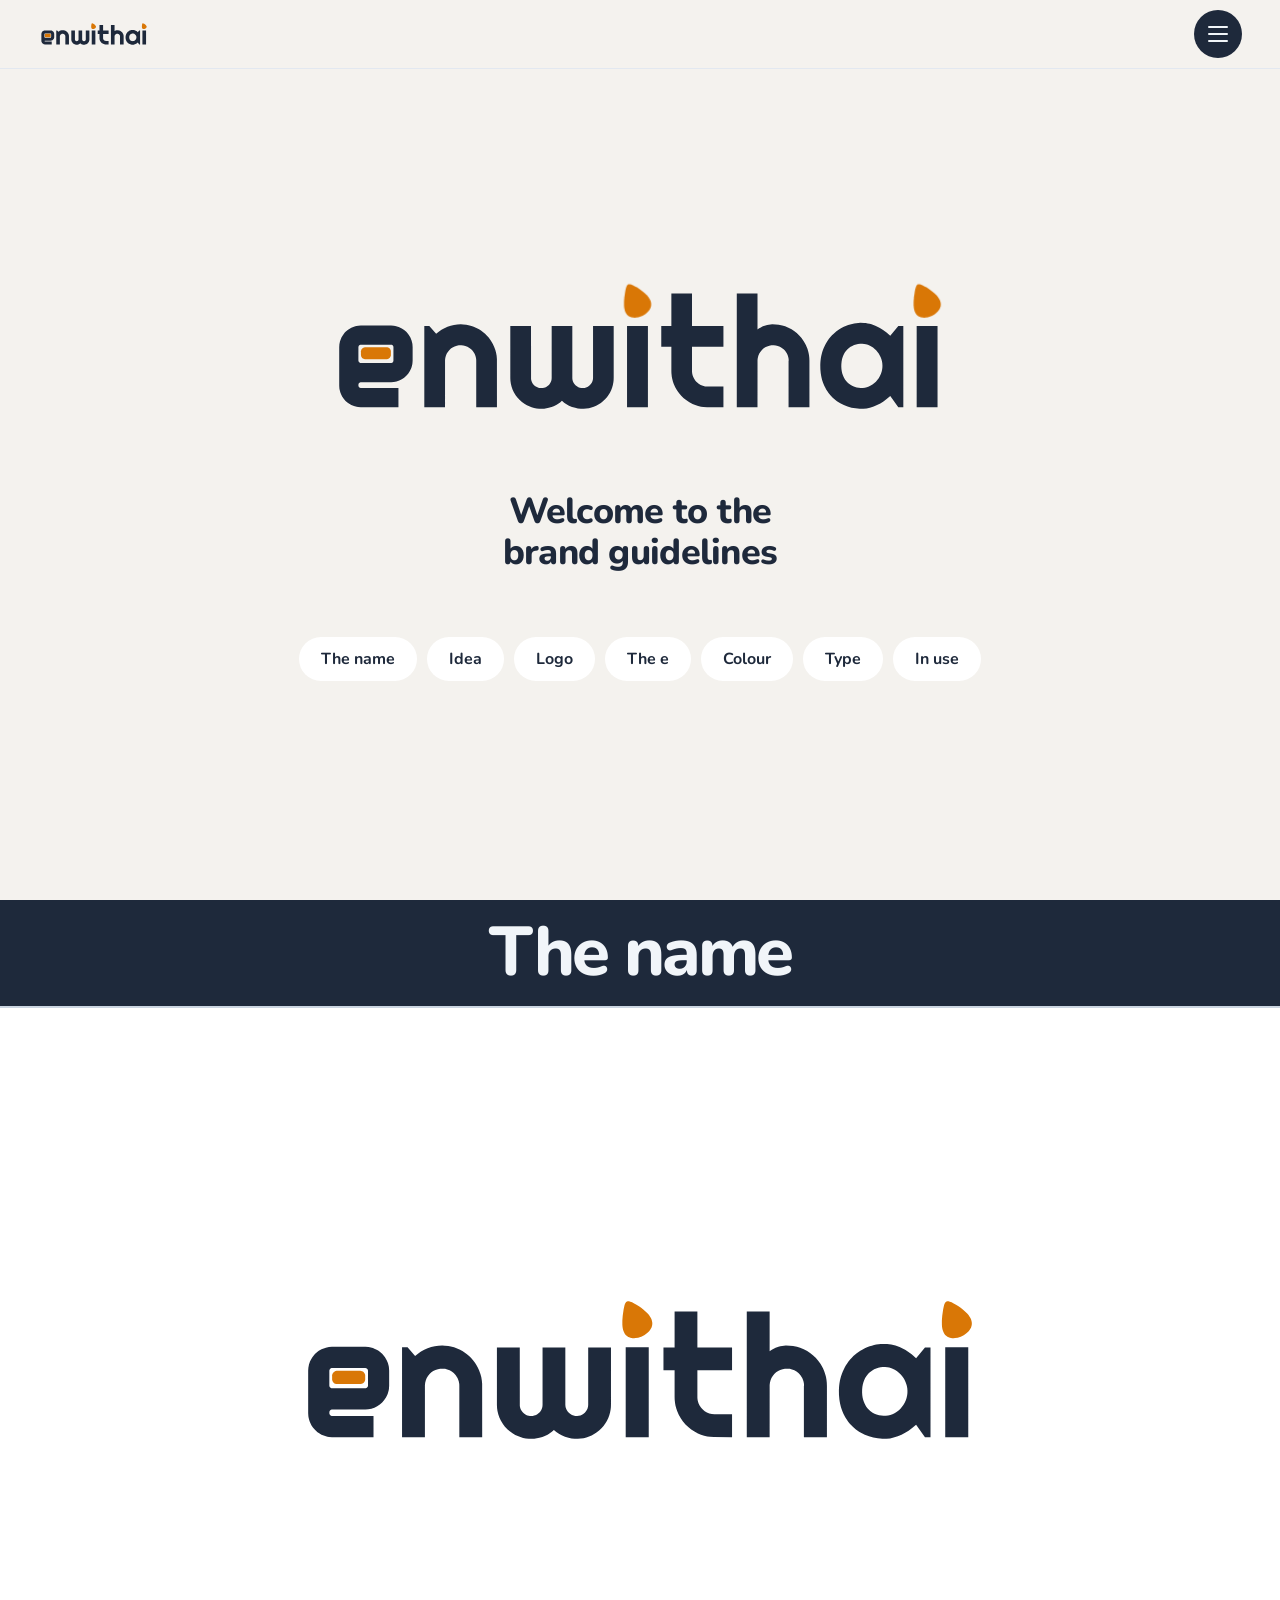
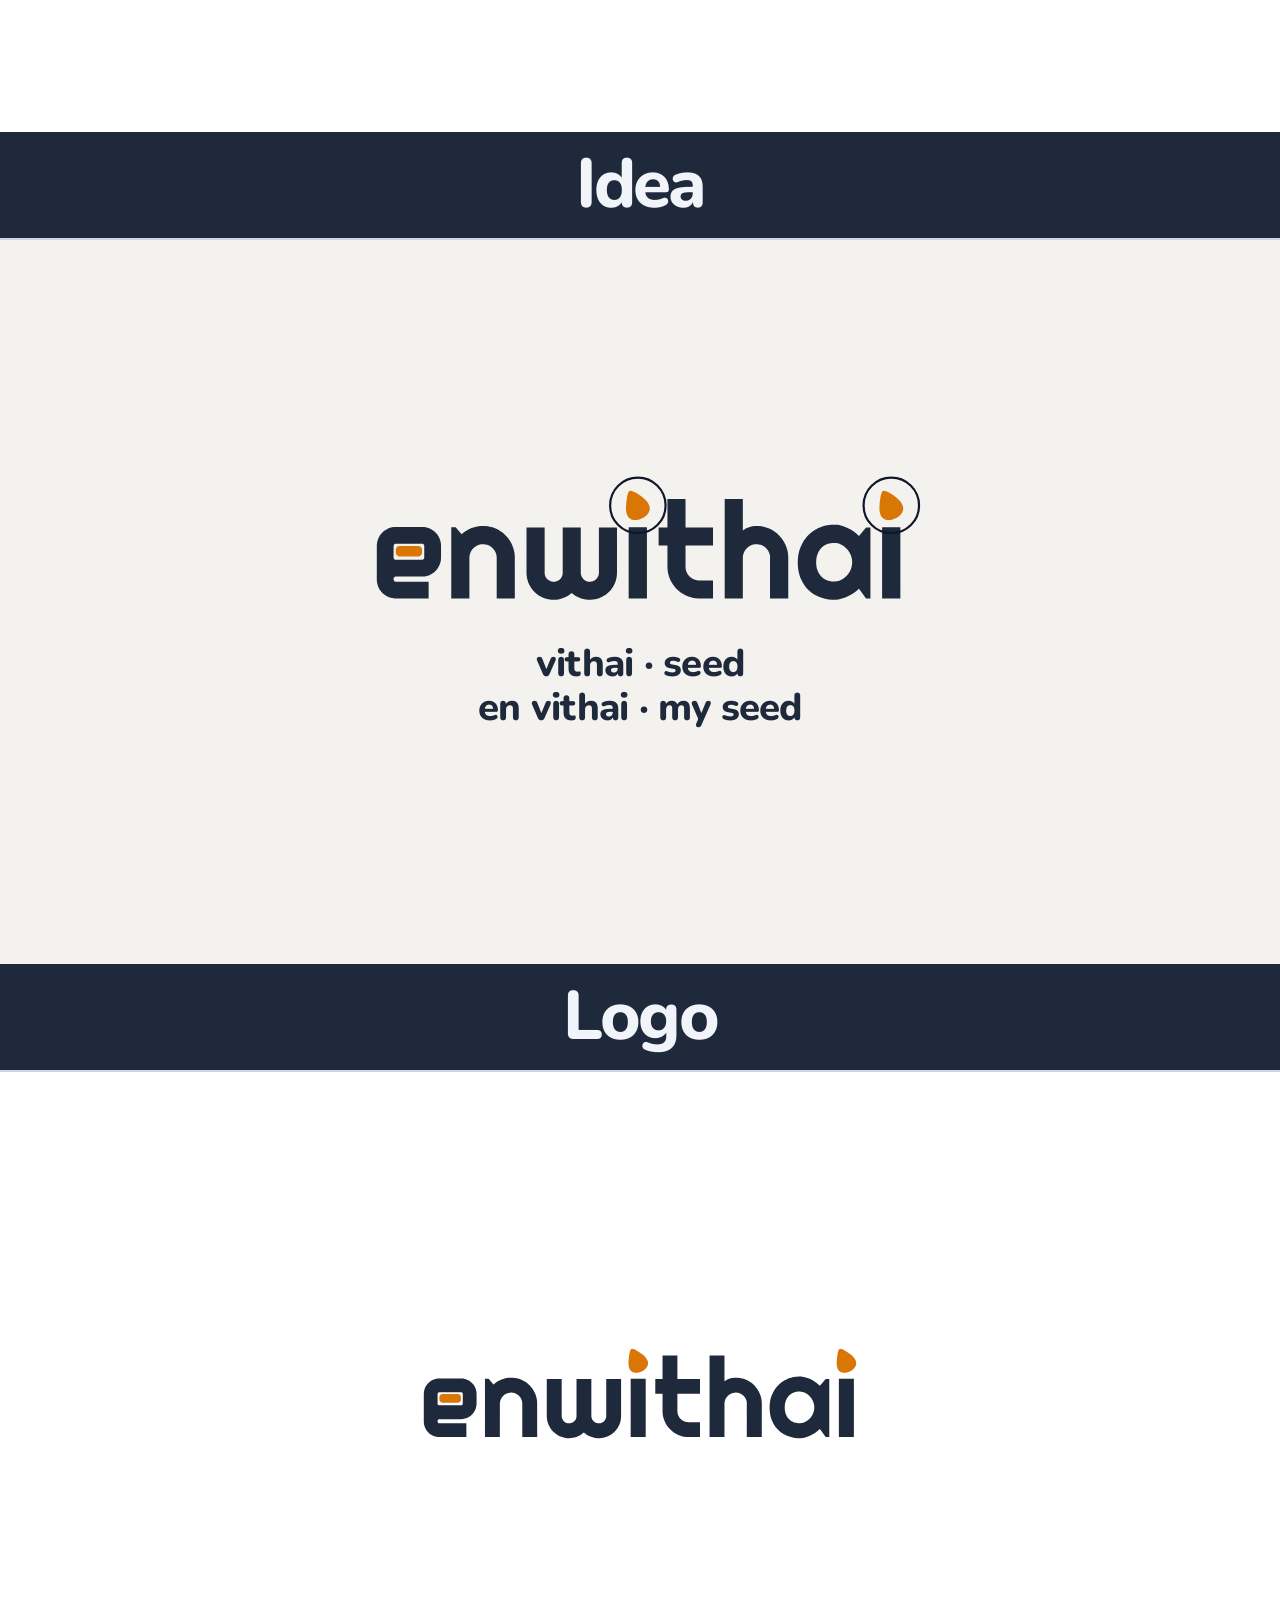
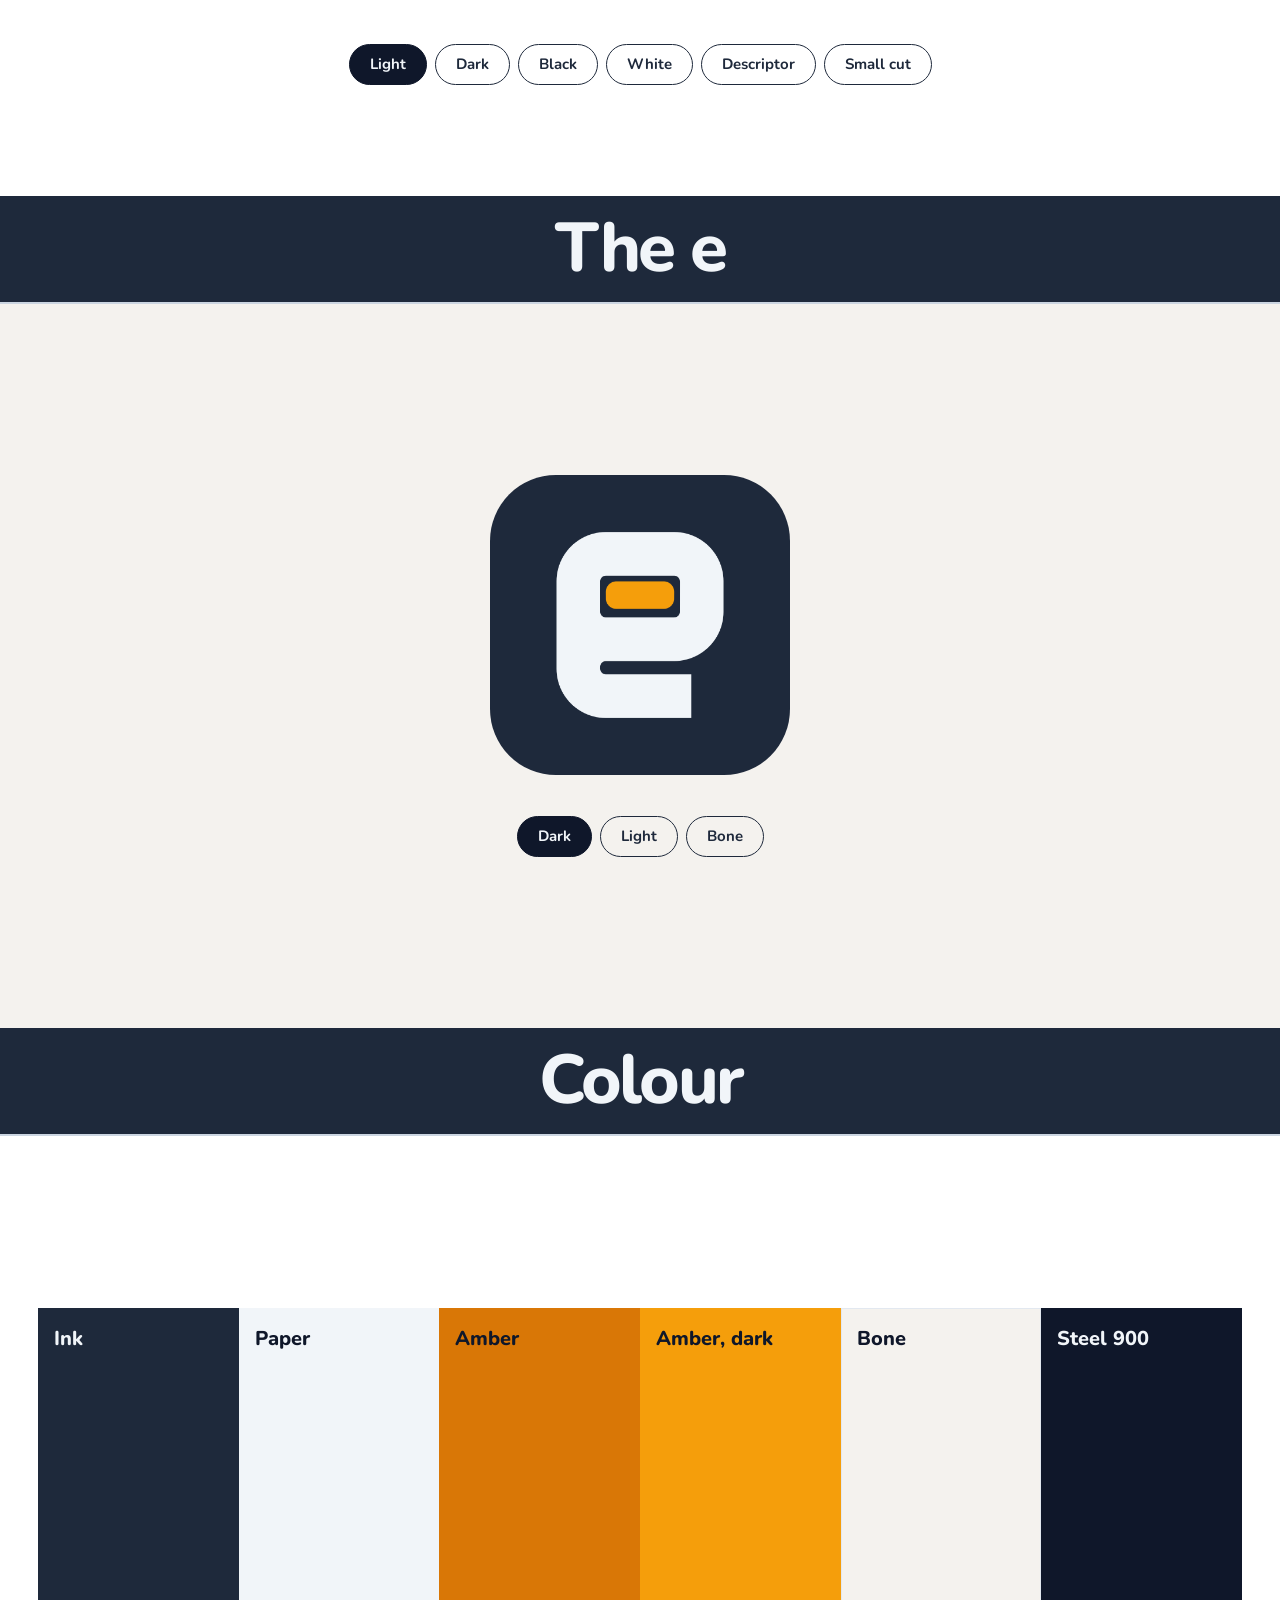
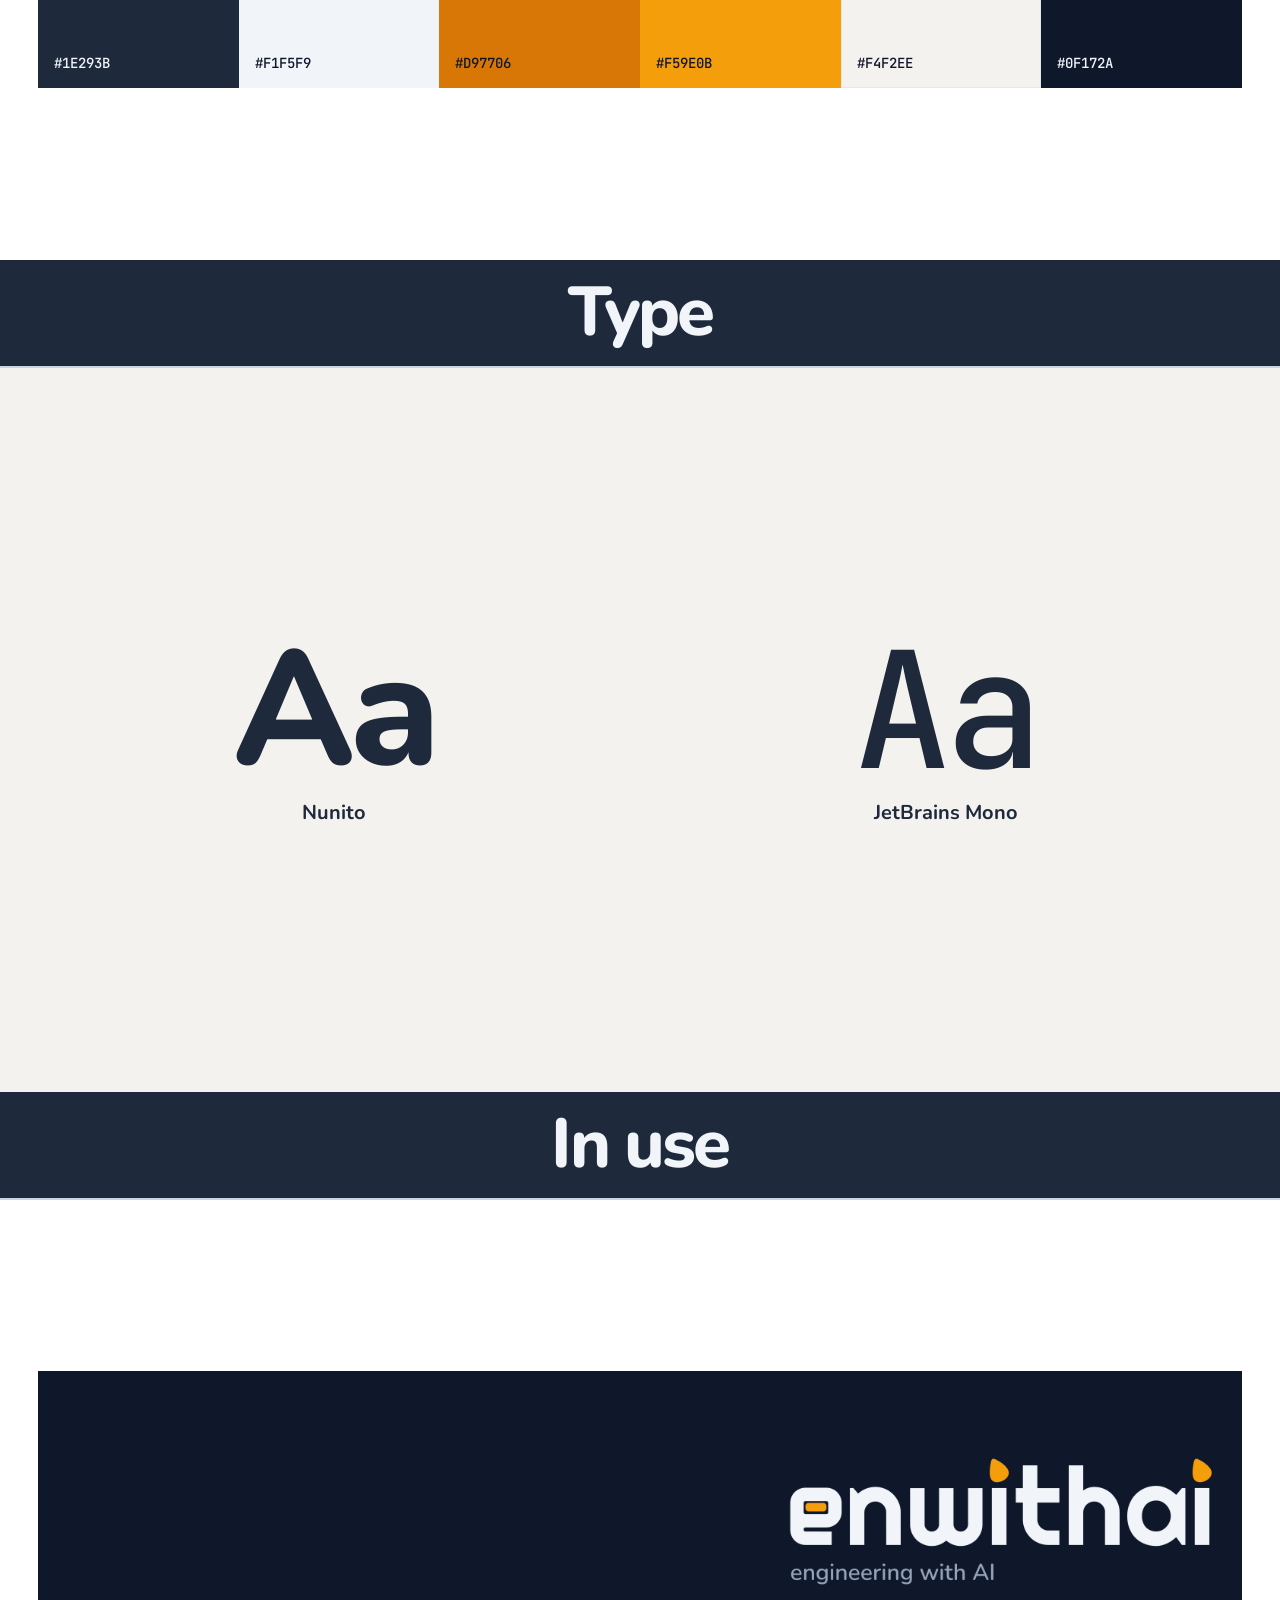
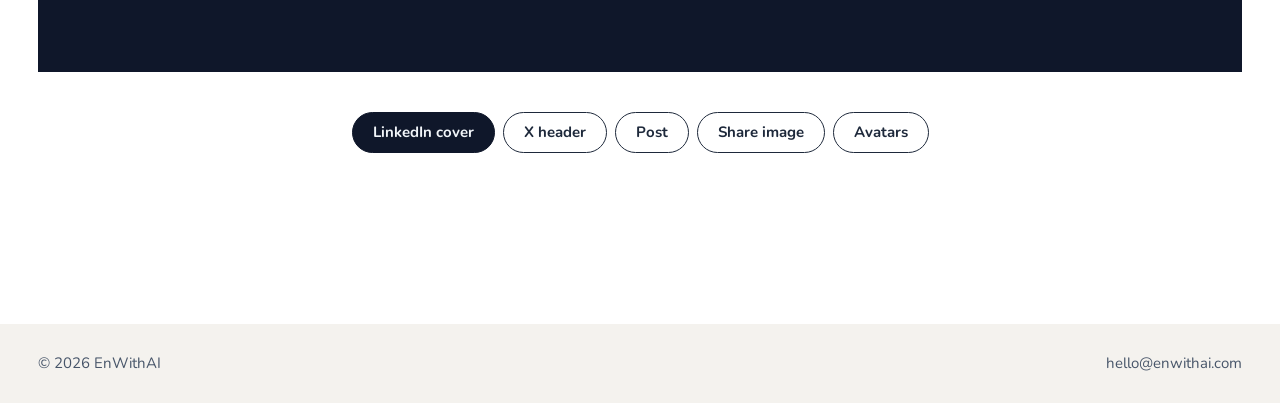
==== index.html @ 5f8ceb7b "Seeds: stay hidden until they have left the logo, slower drift, even spread on phones Co-Authored-By" ====
<!doctype html>
<html lang="en">
<head>
<meta charset="utf-8">
<meta name="viewport" content="width=device-width, initial-scale=1">
<meta http-equiv="Cache-Control" content="no-cache, must-revalidate">
<title>EnWithAI brand guidelines</title>
<meta name="description" content="The EnWithAI logo, colour and type.">
<link rel="canonical" href="https://brand.enwithai.com/">
<meta property="og:title" content="EnWithAI brand guidelines">
<meta property="og:description" content="The EnWithAI logo, colour and type.">
<meta property="og:type" content="website">
<meta property="og:url" content="https://brand.enwithai.com/">
<meta property="og:image" content="https://brand.enwithai.com/og-image.png">
<meta name="twitter:card" content="summary_large_image">
<meta name="theme-color" content="#F4F2EE">
<link rel="icon" type="image/svg+xml" href="favicon.svg">
<link rel="icon" href="favicon.ico" sizes="any">
<link rel="apple-touch-icon" href="apple-touch-icon.png">
<link rel="manifest" href="site.webmanifest">
<link rel="preload" href="assets/fonts/Nunito-ExtraBold.woff2" as="font" type="font/woff2" crossorigin>
<link rel="stylesheet" href="css/fonts.css?v=20">
<link rel="stylesheet" href="css/brand.css?v=97">
</head>
<body>
<header class="top">
  <a class="brandmark" href="#top" aria-label="EnWithAI brand, top"><img src="assets/logo/enwithai-wordmark-small-light.svg" alt="EnWithAI"></a>
  <details class="menu"><summary aria-label="Menu"><span></span><span></span><span></span></summary>
    <nav aria-label="Sections"><a href="#the-name">The name</a><a href="#idea">Idea</a><a href="#logo">Logo</a><a href="#the-e">The e</a><a href="#colour">Colour</a><a href="#type">Type</a><a href="#in-use">In use</a></nav>
  </details>
</header>
<main id="top"><section class="landing"><div class="seedfield" data-n="36" aria-hidden="true"></div><a class="logo-link" href="#logo" aria-label="EnWithAI logo, go to the logo section"><svg class="build" viewBox="-23 -72.51 767.09 195.33" role="img" aria-label="enwithai"><defs><clipPath id="reveal"><rect class="reveal-rect" x="-23" y="-80" width="767.09" height="270"/></clipPath></defs><g clip-path="url(#reveal)"><path d="M441.40 73.25L438.54 72.99L435.82 72.31L433.23 71.22L430.88 69.81L428.78 68.12L427.73 67.05L426.77 65.90L425.29 63.66L424.11 61.17L423.62 59.71L423.25 58.20L423.01 56.65L422.90 55.06L422.89 25.48L460.56 25.48L460.56 0.73L422.89 0.73L422.89 -38.22L398.14 -38.22L398.14 0.73L386.04 0.73L386.04 25.48L398.14 25.48L398.14 54.41L398.23 57.39L398.62 61.02L399.14 63.85L400.06 67.31L401.01 70.01L402.76 73.92L404.84 77.60L407.23 81.02L409.95 84.21L412.96 87.13L416.23 89.74L419.74 92.03L423.49 94.00L426.80 95.39L430.20 96.48L433.70 97.28L436.56 97.71L440.98 97.99L460.56 98.00L460.56 73.25ZM501.42 41.36L501.71 38.89L502.41 36.23L503.37 33.96L504.76 31.64L506.44 29.55L508.43 27.72L510.66 26.21L512.87 25.11L515.52 24.23L517.99 23.78L520.87 23.67L523.34 23.91L525.71 24.48L528.26 25.50L530.59 26.84L532.69 28.50L533.96 29.77L535.10 31.15L536.10 32.64L536.83 33.96L537.58 35.65L538.15 37.40L538.55 39.20L538.74 40.74L538.80 42.31L538.62 42.31L538.62 98.00L563.64 98.00L563.64 42.31L563.49 38.60L563.16 35.70L562.64 32.86L562.13 30.77L561.27 28.02L560.51 26.01L559.34 23.38L558.03 20.87L556.59 18.46L554.16 15.07L551.43 11.92L548.41 9.05L545.70 6.90L542.21 4.61L538.47 2.63L534.49 1.00L531.07 -0.03L526.84 -0.89L523.21 -1.27L519.01 -1.34L516.98 -1.21L514.97 -0.95L512.97 -0.57L510.99 -0.07L507.86 1.03L504.78 2.57L502.90 3.75L501.40 4.82L501.40 -38.22L476.56 -38.22L476.56 98.00L501.40 98.00ZM126.86 41.36L127.15 38.89L127.85 36.23L128.81 33.96L130.19 31.64L131.88 29.55L133.86 27.72L135.84 26.36L138.31 25.11L140.96 24.23L143.43 23.78L146.31 23.67L148.78 23.91L151.15 24.48L153.69 25.50L156.03 26.84L158.13 28.50L159.40 29.77L160.54 31.15L161.54 32.64L162.27 33.96L163.02 35.65L163.59 37.40L163.99 39.20L164.18 40.74L164.24 42.31L164.24 98.00L189.08 98.00L189.03 40.08L188.70 36.42L188.08 32.86L187.16 29.39L185.67 25.34L184.14 22.11L182.76 19.65L181.24 17.30L179.14 14.52L176.83 11.92L174.83 9.97L172.18 7.73L169.93 6.10L167.57 4.61L164.46 2.94L161.18 1.50L158.49 0.55L155.04 -0.36L152.22 -0.89L148.62 -1.27L145.68 -1.36L141.58 -1.18L137.57 -0.63L133.64 0.30L129.80 1.59L126.10 3.23L122.60 5.18L119.30 7.44L116.19 10.01L108.01 0.55L102.00 0.55L102.00 98.00L126.84 98.00ZM660.54 12.28L655.70 8.12L651.45 5.04L649.06 3.55L646.95 2.37L642.59 0.28L638.09 -1.35L635.79 -2.00L633.46 -2.52L631.12 -2.89L629.17 -3.08L624.71 -3.16L622.18 -3.02L619.70 -2.77L617.25 -2.39L614.84 -1.90L612.46 -1.29L610.13 -0.56L607.84 0.28L604.85 1.58L601.99 3.05L599.93 4.27L596.02 6.98L592.39 10.08L590.69 11.77L589.07 13.54L587.05 16.04L585.63 18.01L584.31 20.07L583.08 22.21L580.89 26.74L579.93 29.12L579.09 31.57L578.38 34.07L577.79 36.63L577.32 39.25L576.97 41.93L576.75 44.67L576.65 47.46L576.75 52.40L577.19 57.18L577.62 59.94L578.17 62.62L578.84 65.21L579.64 67.73L580.55 70.16L581.58 72.50L582.69 74.75L583.89 76.91L585.18 78.97L586.56 80.94L588.04 82.82L589.60 84.61L591.25 86.31L592.98 87.91L594.78 89.41L596.65 90.81L598.59 92.12L600.61 93.33L604.85 95.45L609.36 97.17L614.04 98.47L618.88 99.33L623.86 99.77L628.38 99.77L632.28 99.36L636.12 98.54L640.65 97.10L644.70 95.41L648.62 93.38L652.37 91.04L656.57 87.95L660.54 84.62L670.18 98.00L676.19 98.00L676.19 0.73L670.18 0.73ZM651.11 50.10L650.83 52.60L650.18 55.47L649.37 57.88L648.14 60.60L646.68 63.14L645.23 65.16L643.32 67.35L641.51 69.04L639.23 70.78L637.12 72.08L634.88 73.18L632.55 74.02L630.15 74.57L627.68 74.85L625.15 74.86L622.68 74.64L620.28 74.21L617.57 73.43L615.35 72.54L613.27 71.43L611.03 69.89L609.27 68.34L607.67 66.59L606.24 64.64L604.80 62.12L603.76 59.74L602.92 57.17L602.41 54.90L602.06 52.50L601.86 49.46L601.90 46.32L602.18 43.35L602.70 40.54L603.31 38.34L604.09 36.26L605.19 33.95L606.24 32.17L607.67 30.23L609.27 28.48L611.03 26.93L612.93 25.59L614.99 24.45L617.19 23.52L619.49 22.80L621.87 22.29L624.32 22.00L626.84 21.93L629.34 22.12L631.36 22.49L633.73 23.18L635.64 23.98L637.84 25.15L639.90 26.51L641.83 28.05L643.60 29.77L645.23 31.66L646.68 33.68L647.95 35.84L649.04 38.14L649.94 40.54L650.50 42.57L650.95 45.05L651.15 47.56ZM68.73 67.12L71.95 66.03L75.00 64.52L77.83 62.63L80.39 60.39L82.63 57.83L84.52 55.00L86.03 51.95L86.63 50.36L87.51 47.07L87.78 45.39L88.00 42.19L88.00 25.81L87.78 22.61L87.51 20.93L86.63 17.64L85.32 14.50L83.62 11.55L82.63 10.17L80.39 7.61L77.83 5.37L76.45 4.38L75.00 3.48L71.95 1.97L70.36 1.37L67.07 0.49L65.39 0.22L62.19 0.00L25.81 0.00L22.61 0.22L19.27 0.88L16.05 1.97L14.50 2.68L11.55 4.38L10.17 5.37L7.61 7.61L6.45 8.85L4.38 11.55L2.68 14.50L1.97 16.05L0.88 19.27L0.22 22.61L0.00 25.81L0.00 72.19L0.22 75.39L0.49 77.07L1.37 80.36L1.97 81.95L3.48 85.00L4.38 86.45L5.37 87.83L7.61 90.39L10.17 92.63L11.55 93.62L14.50 95.32L17.64 96.63L20.93 97.51L22.61 97.78L25.81 98.00L71.00 98.00L71.00 75.00L25.80 74.99L24.68 74.69L23.88 74.12L23.23 73.15L23.01 72.20L23.06 70.41L23.51 69.33L24.33 68.51L24.85 68.23L25.61 68.03L62.19 68.00L65.39 67.78ZM25.22 44.90L24.33 44.49L23.62 43.83L23.16 42.96L23.00 42.00L23.01 25.80L23.17 25.04L23.51 24.34L24.03 23.75L24.68 23.31L25.42 23.06L26.19 23.00L62.20 23.01L62.96 23.17L63.66 23.51L64.25 24.03L64.69 24.68L64.94 25.42L65.00 26.19L64.99 42.20L64.83 42.96L64.49 43.66L63.97 44.25L63.32 44.69L62.58 44.94L61.81 45.00L26.00 45.00ZM370.04 98.00L370.04 0.55L345.01 0.55L345.01 98.00ZM717.21 98.00L717.21 0.55L692.19 0.55L692.19 98.00ZM304.26 63.00L304.09 64.85L303.64 66.62L302.91 68.29L301.86 69.98L300.58 71.48L299.23 72.64L297.54 73.68L295.85 74.41L294.08 74.87L292.22 75.06L290.13 74.96L288.35 74.59L286.65 73.95L284.93 72.98L283.54 71.88L282.18 70.45L281.07 68.82L280.19 67.00L279.67 65.25L279.43 63.21L279.42 0.73L254.67 0.73L254.67 62.79L254.57 64.45L254.30 65.85L253.87 67.19L253.29 68.47L252.45 69.82L251.59 70.90L250.59 71.88L249.33 72.87L248.13 73.59L246.84 74.19L245.48 74.65L244.08 74.94L242.63 75.06L240.95 75.01L239.54 74.79L238.18 74.41L236.88 73.86L235.67 73.19L234.54 72.40L233.38 71.33L232.47 70.29L231.70 69.16L231.04 67.93L230.52 66.62L230.16 65.25L229.96 63.83L229.92 0.73L205.08 0.73L205.09 63.42L205.26 66.55L205.69 69.61L206.54 73.18L207.75 76.64L209.30 79.96L211.44 83.54L213.56 86.38L216.38 89.41L219.04 91.73L222.42 94.12L225.01 95.60L227.74 96.91L230.59 97.99L233.52 98.83L236.55 99.41L239.66 99.74L242.79 99.82L245.67 99.67L248.49 99.31L251.24 98.75L254.48 97.79L257.10 96.77L260.11 95.29L262.50 93.84L264.78 92.19L266.96 90.36L269.62 92.54L272.44 94.44L275.40 96.06L279.04 97.61L282.82 98.75L286.13 99.40L289.51 99.75L293.08 99.80L296.23 99.57L299.29 99.09L302.28 98.36L305.17 97.37L307.98 96.15L311.15 94.43L313.63 92.80L316.41 90.60L318.97 88.15L320.90 85.92L322.98 83.05L324.51 80.49L326.10 77.21L327.19 74.35L328.02 71.41L328.69 67.79L328.93 65.31L329.01 62.79L329.01 0.73L304.26 0.73Z" fill="#1E293B"/><path d="M61.97 35.54L61.94 30.69L61.68 29.65L61.35 28.91L60.75 28.01L60.19 27.42L59.33 26.78L58.60 26.42L57.57 26.11L56.50 26.00L30.96 26.03L29.65 26.32L28.44 26.93L27.42 27.81L26.65 28.91L26.24 29.90L26.03 30.96L26.03 35.54L26.24 36.60L26.53 37.35L27.08 38.28L27.61 38.89L28.22 39.42L29.15 39.97L30.69 40.44L57.04 40.47L58.35 40.18L59.56 39.57L60.58 38.69L61.35 37.59L61.76 36.60Z" fill="#D97706"/></g><path class="seed s1" d="M346.38 -49.28L345.57 -48.75L344.91 -47.95L344.31 -46.76L343.80 -45.26L343.24 -43.06L342.73 -40.44L341.77 -33.68L341.37 -28.48L341.38 -23.84L341.58 -21.62L341.84 -19.98L342.32 -17.98L342.83 -16.52L343.45 -15.20L344.16 -14.03L345.01 -12.95L345.68 -12.27L346.73 -11.41L347.86 -10.73L348.75 -10.31L350.05 -9.86L352.55 -9.43L354.08 -9.37L355.71 -9.47L358.53 -9.96L360.22 -10.43L361.89 -11.04L363.53 -11.77L365.11 -12.62L366.61 -13.57L368.02 -14.61L369.30 -15.74L370.46 -16.94L371.47 -18.20L372.29 -19.48L372.97 -20.83L373.34 -21.80L373.70 -23.16L373.89 -24.57L373.92 -25.57L373.79 -27.00L373.49 -28.42L373.02 -29.84L372.38 -31.23L371.32 -33.03L370.34 -34.40L368.89 -36.11L365.94 -38.99L364.12 -40.52L361.78 -42.30L359.43 -43.93L356.72 -45.66L354.20 -47.11L351.94 -48.25L350.00 -49.04L348.62 -49.42L347.38 -49.51Z" fill="#D97706"/><path class="seed s2" d="M693.56 -49.28L692.74 -48.75L692.09 -47.95L691.49 -46.76L690.97 -45.26L690.41 -43.06L689.90 -40.44L688.94 -33.68L688.54 -28.48L688.56 -23.84L688.75 -21.62L689.01 -19.98L689.50 -17.98L690.01 -16.52L690.62 -15.20L691.33 -14.03L692.18 -12.95L692.85 -12.27L693.91 -11.41L695.04 -10.73L695.92 -10.31L697.23 -9.86L699.72 -9.43L701.26 -9.37L702.89 -9.47L705.71 -9.96L707.39 -10.43L709.07 -11.04L710.70 -11.77L712.28 -12.62L713.79 -13.57L715.19 -14.61L716.48 -15.74L717.64 -16.94L718.64 -18.20L719.47 -19.48L720.15 -20.83L720.51 -21.80L720.87 -23.16L721.07 -24.57L721.09 -25.57L720.97 -27.00L720.67 -28.42L720.19 -29.84L719.56 -31.23L718.49 -33.03L717.51 -34.40L716.06 -36.11L713.11 -38.99L711.29 -40.52L708.96 -42.30L706.61 -43.93L703.89 -45.66L701.37 -47.11L699.11 -48.25L697.18 -49.04L695.79 -49.42L694.56 -49.51Z" fill="#D97706"/></svg></a><h1 class="welcome"><span class="w" style="--i:0">Welcome</span> <span class="w" style="--i:1">to</span> <span class="w" style="--i:2">the</span><br><span class="w" style="--i:3">brand</span> <span class="w" style="--i:4">guidelines</span></h1><nav class="lps" aria-label="Sections"><a class="lp" href="#the-name">The name</a><a class="lp" href="#idea">Idea</a><a class="lp" href="#logo">Logo</a><a class="lp" href="#the-e">The e</a><a class="lp" href="#colour">Colour</a><a class="lp" href="#type">Type</a><a class="lp" href="#in-use">In use</a></nav></section><section class="slide" id="the-name"><header class="title"><div class="seedfield" data-n="7" aria-hidden="true"></div><h1><span class="w" style="--i:0">The</span> <span class="w" style="--i:1">name</span></h1></header><section class="blk "><div class="stage"><div class="test"><img src="assets/logo/enwithai-wordmark-light.svg" alt="enwithai wordmark" loading="lazy"></div></div></section></section><section class="slide" id="idea"><header class="title"><div class="seedfield" data-n="7" aria-hidden="true"></div><h1><span class="w" style="--i:0">Idea</span></h1></header><section class="blk "><div class="stage"><div class="seedwrap"><svg viewBox="-23 -72.51 767.09 195.33" role="img" aria-label="enwithai: the two i-dots are seeds"><path d="M441.40 73.25L438.54 72.99L435.82 72.31L433.23 71.22L430.88 69.81L428.78 68.12L427.73 67.05L426.77 65.90L425.29 63.66L424.11 61.17L423.62 59.71L423.25 58.20L423.01 56.65L422.90 55.06L422.89 25.48L460.56 25.48L460.56 0.73L422.89 0.73L422.89 -38.22L398.14 -38.22L398.14 0.73L386.04 0.73L386.04 25.48L398.14 25.48L398.14 54.41L398.23 57.39L398.62 61.02L399.14 63.85L400.06 67.31L401.01 70.01L402.76 73.92L404.84 77.60L407.23 81.02L409.95 84.21L412.96 87.13L416.23 89.74L419.74 92.03L423.49 94.00L426.80 95.39L430.20 96.48L433.70 97.28L436.56 97.71L440.98 97.99L460.56 98.00L460.56 73.25ZM501.42 41.36L501.71 38.89L502.41 36.23L503.37 33.96L504.76 31.64L506.44 29.55L508.43 27.72L510.66 26.21L512.87 25.11L515.52 24.23L517.99 23.78L520.87 23.67L523.34 23.91L525.71 24.48L528.26 25.50L530.59 26.84L532.69 28.50L533.96 29.77L535.10 31.15L536.10 32.64L536.83 33.96L537.58 35.65L538.15 37.40L538.55 39.20L538.74 40.74L538.80 42.31L538.62 42.31L538.62 98.00L563.64 98.00L563.64 42.31L563.49 38.60L563.16 35.70L562.64 32.86L562.13 30.77L561.27 28.02L560.51 26.01L559.34 23.38L558.03 20.87L556.59 18.46L554.16 15.07L551.43 11.92L548.41 9.05L545.70 6.90L542.21 4.61L538.47 2.63L534.49 1.00L531.07 -0.03L526.84 -0.89L523.21 -1.27L519.01 -1.34L516.98 -1.21L514.97 -0.95L512.97 -0.57L510.99 -0.07L507.86 1.03L504.78 2.57L502.90 3.75L501.40 4.82L501.40 -38.22L476.56 -38.22L476.56 98.00L501.40 98.00ZM126.86 41.36L127.15 38.89L127.85 36.23L128.81 33.96L130.19 31.64L131.88 29.55L133.86 27.72L135.84 26.36L138.31 25.11L140.96 24.23L143.43 23.78L146.31 23.67L148.78 23.91L151.15 24.48L153.69 25.50L156.03 26.84L158.13 28.50L159.40 29.77L160.54 31.15L161.54 32.64L162.27 33.96L163.02 35.65L163.59 37.40L163.99 39.20L164.18 40.74L164.24 42.31L164.24 98.00L189.08 98.00L189.03 40.08L188.70 36.42L188.08 32.86L187.16 29.39L185.67 25.34L184.14 22.11L182.76 19.65L181.24 17.30L179.14 14.52L176.83 11.92L174.83 9.97L172.18 7.73L169.93 6.10L167.57 4.61L164.46 2.94L161.18 1.50L158.49 0.55L155.04 -0.36L152.22 -0.89L148.62 -1.27L145.68 -1.36L141.58 -1.18L137.57 -0.63L133.64 0.30L129.80 1.59L126.10 3.23L122.60 5.18L119.30 7.44L116.19 10.01L108.01 0.55L102.00 0.55L102.00 98.00L126.84 98.00ZM660.54 12.28L655.70 8.12L651.45 5.04L649.06 3.55L646.95 2.37L642.59 0.28L638.09 -1.35L635.79 -2.00L633.46 -2.52L631.12 -2.89L629.17 -3.08L624.71 -3.16L622.18 -3.02L619.70 -2.77L617.25 -2.39L614.84 -1.90L612.46 -1.29L610.13 -0.56L607.84 0.28L604.85 1.58L601.99 3.05L599.93 4.27L596.02 6.98L592.39 10.08L590.69 11.77L589.07 13.54L587.05 16.04L585.63 18.01L584.31 20.07L583.08 22.21L580.89 26.74L579.93 29.12L579.09 31.57L578.38 34.07L577.79 36.63L577.32 39.25L576.97 41.93L576.75 44.67L576.65 47.46L576.75 52.40L577.19 57.18L577.62 59.94L578.17 62.62L578.84 65.21L579.64 67.73L580.55 70.16L581.58 72.50L582.69 74.75L583.89 76.91L585.18 78.97L586.56 80.94L588.04 82.82L589.60 84.61L591.25 86.31L592.98 87.91L594.78 89.41L596.65 90.81L598.59 92.12L600.61 93.33L604.85 95.45L609.36 97.17L614.04 98.47L618.88 99.33L623.86 99.77L628.38 99.77L632.28 99.36L636.12 98.54L640.65 97.10L644.70 95.41L648.62 93.38L652.37 91.04L656.57 87.95L660.54 84.62L670.18 98.00L676.19 98.00L676.19 0.73L670.18 0.73ZM651.11 50.10L650.83 52.60L650.18 55.47L649.37 57.88L648.14 60.60L646.68 63.14L645.23 65.16L643.32 67.35L641.51 69.04L639.23 70.78L637.12 72.08L634.88 73.18L632.55 74.02L630.15 74.57L627.68 74.85L625.15 74.86L622.68 74.64L620.28 74.21L617.57 73.43L615.35 72.54L613.27 71.43L611.03 69.89L609.27 68.34L607.67 66.59L606.24 64.64L604.80 62.12L603.76 59.74L602.92 57.17L602.41 54.90L602.06 52.50L601.86 49.46L601.90 46.32L602.18 43.35L602.70 40.54L603.31 38.34L604.09 36.26L605.19 33.95L606.24 32.17L607.67 30.23L609.27 28.48L611.03 26.93L612.93 25.59L614.99 24.45L617.19 23.52L619.49 22.80L621.87 22.29L624.32 22.00L626.84 21.93L629.34 22.12L631.36 22.49L633.73 23.18L635.64 23.98L637.84 25.15L639.90 26.51L641.83 28.05L643.60 29.77L645.23 31.66L646.68 33.68L647.95 35.84L649.04 38.14L649.94 40.54L650.50 42.57L650.95 45.05L651.15 47.56ZM68.73 67.12L71.95 66.03L75.00 64.52L77.83 62.63L80.39 60.39L82.63 57.83L84.52 55.00L86.03 51.95L86.63 50.36L87.51 47.07L87.78 45.39L88.00 42.19L88.00 25.81L87.78 22.61L87.51 20.93L86.63 17.64L85.32 14.50L83.62 11.55L82.63 10.17L80.39 7.61L77.83 5.37L76.45 4.38L75.00 3.48L71.95 1.97L70.36 1.37L67.07 0.49L65.39 0.22L62.19 0.00L25.81 0.00L22.61 0.22L19.27 0.88L16.05 1.97L14.50 2.68L11.55 4.38L10.17 5.37L7.61 7.61L6.45 8.85L4.38 11.55L2.68 14.50L1.97 16.05L0.88 19.27L0.22 22.61L0.00 25.81L0.00 72.19L0.22 75.39L0.49 77.07L1.37 80.36L1.97 81.95L3.48 85.00L4.38 86.45L5.37 87.83L7.61 90.39L10.17 92.63L11.55 93.62L14.50 95.32L17.64 96.63L20.93 97.51L22.61 97.78L25.81 98.00L71.00 98.00L71.00 75.00L25.80 74.99L24.68 74.69L23.88 74.12L23.23 73.15L23.01 72.20L23.06 70.41L23.51 69.33L24.33 68.51L24.85 68.23L25.61 68.03L62.19 68.00L65.39 67.78ZM25.22 44.90L24.33 44.49L23.62 43.83L23.16 42.96L23.00 42.00L23.01 25.80L23.17 25.04L23.51 24.34L24.03 23.75L24.68 23.31L25.42 23.06L26.19 23.00L62.20 23.01L62.96 23.17L63.66 23.51L64.25 24.03L64.69 24.68L64.94 25.42L65.00 26.19L64.99 42.20L64.83 42.96L64.49 43.66L63.97 44.25L63.32 44.69L62.58 44.94L61.81 45.00L26.00 45.00ZM370.04 98.00L370.04 0.55L345.01 0.55L345.01 98.00ZM717.21 98.00L717.21 0.55L692.19 0.55L692.19 98.00ZM304.26 63.00L304.09 64.85L303.64 66.62L302.91 68.29L301.86 69.98L300.58 71.48L299.23 72.64L297.54 73.68L295.85 74.41L294.08 74.87L292.22 75.06L290.13 74.96L288.35 74.59L286.65 73.95L284.93 72.98L283.54 71.88L282.18 70.45L281.07 68.82L280.19 67.00L279.67 65.25L279.43 63.21L279.42 0.73L254.67 0.73L254.67 62.79L254.57 64.45L254.30 65.85L253.87 67.19L253.29 68.47L252.45 69.82L251.59 70.90L250.59 71.88L249.33 72.87L248.13 73.59L246.84 74.19L245.48 74.65L244.08 74.94L242.63 75.06L240.95 75.01L239.54 74.79L238.18 74.41L236.88 73.86L235.67 73.19L234.54 72.40L233.38 71.33L232.47 70.29L231.70 69.16L231.04 67.93L230.52 66.62L230.16 65.25L229.96 63.83L229.92 0.73L205.08 0.73L205.09 63.42L205.26 66.55L205.69 69.61L206.54 73.18L207.75 76.64L209.30 79.96L211.44 83.54L213.56 86.38L216.38 89.41L219.04 91.73L222.42 94.12L225.01 95.60L227.74 96.91L230.59 97.99L233.52 98.83L236.55 99.41L239.66 99.74L242.79 99.82L245.67 99.67L248.49 99.31L251.24 98.75L254.48 97.79L257.10 96.77L260.11 95.29L262.50 93.84L264.78 92.19L266.96 90.36L269.62 92.54L272.44 94.44L275.40 96.06L279.04 97.61L282.82 98.75L286.13 99.40L289.51 99.75L293.08 99.80L296.23 99.57L299.29 99.09L302.28 98.36L305.17 97.37L307.98 96.15L311.15 94.43L313.63 92.80L316.41 90.60L318.97 88.15L320.90 85.92L322.98 83.05L324.51 80.49L326.10 77.21L327.19 74.35L328.02 71.41L328.69 67.79L328.93 65.31L329.01 62.79L329.01 0.73L304.26 0.73Z" fill="#1E293B"/><path d="M61.97 35.54L61.94 30.69L61.68 29.65L61.35 28.91L60.75 28.01L60.19 27.42L59.33 26.78L58.60 26.42L57.57 26.11L56.50 26.00L30.96 26.03L29.65 26.32L28.44 26.93L27.42 27.81L26.65 28.91L26.24 29.90L26.03 30.96L26.03 35.54L26.24 36.60L26.53 37.35L27.08 38.28L27.61 38.89L28.22 39.42L29.15 39.97L30.69 40.44L57.04 40.47L58.35 40.18L59.56 39.57L60.58 38.69L61.35 37.59L61.76 36.60Z" fill="#D97706"/><path d="M346.38 -49.28L345.57 -48.75L344.91 -47.95L344.31 -46.76L343.80 -45.26L343.24 -43.06L342.73 -40.44L341.77 -33.68L341.37 -28.48L341.38 -23.84L341.58 -21.62L341.84 -19.98L342.32 -17.98L342.83 -16.52L343.45 -15.20L344.16 -14.03L345.01 -12.95L345.68 -12.27L346.73 -11.41L347.86 -10.73L348.75 -10.31L350.05 -9.86L352.55 -9.43L354.08 -9.37L355.71 -9.47L358.53 -9.96L360.22 -10.43L361.89 -11.04L363.53 -11.77L365.11 -12.62L366.61 -13.57L368.02 -14.61L369.30 -15.74L370.46 -16.94L371.47 -18.20L372.29 -19.48L372.97 -20.83L373.34 -21.80L373.70 -23.16L373.89 -24.57L373.92 -25.57L373.79 -27.00L373.49 -28.42L373.02 -29.84L372.38 -31.23L371.32 -33.03L370.34 -34.40L368.89 -36.11L365.94 -38.99L364.12 -40.52L361.78 -42.30L359.43 -43.93L356.72 -45.66L354.20 -47.11L351.94 -48.25L350.00 -49.04L348.62 -49.42L347.38 -49.51ZM693.56 -49.28L692.74 -48.75L692.09 -47.95L691.49 -46.76L690.97 -45.26L690.41 -43.06L689.90 -40.44L688.94 -33.68L688.54 -28.48L688.56 -23.84L688.75 -21.62L689.01 -19.98L689.50 -17.98L690.01 -16.52L690.62 -15.20L691.33 -14.03L692.18 -12.95L692.85 -12.27L693.91 -11.41L695.04 -10.73L695.92 -10.31L697.23 -9.86L699.72 -9.43L701.26 -9.37L702.89 -9.47L705.71 -9.96L707.39 -10.43L709.07 -11.04L710.70 -11.77L712.28 -12.62L713.79 -13.57L715.19 -14.61L716.48 -15.74L717.64 -16.94L718.64 -18.20L719.47 -19.48L720.15 -20.83L720.51 -21.80L720.87 -23.16L721.07 -24.57L721.09 -25.57L720.97 -27.00L720.67 -28.42L720.19 -29.84L719.56 -31.23L718.49 -33.03L717.51 -34.40L716.06 -36.11L713.11 -38.99L711.29 -40.52L708.96 -42.30L706.61 -43.93L703.89 -45.66L701.37 -47.11L699.11 -48.25L697.18 -49.04L695.79 -49.42L694.56 -49.51Z" fill="#D97706"/><circle class="ring" cx="357.6" cy="-29.5" r="38"/><circle class="ring r2" cx="704.8" cy="-29.5" r="38"/></svg><p class="lines"><span class="w" style="--i:0">vithai</span> <span class="w" style="--i:1">·</span> <span class="w" style="--i:2">seed</span><br><span class="w" style="--i:3">en</span> <span class="w" style="--i:4">vithai</span> <span class="w" style="--i:5">·</span> <span class="w" style="--i:6">my</span> <span class="w" style="--i:7">seed</span></p></div></div></section></section><section class="slide" id="logo"><header class="title"><div class="seedfield" data-n="7" aria-hidden="true"></div><h1><span class="w" style="--i:0">Logo</span></h1></header><section class="blk "><div class="tabs" data-group="lg"><input class="tab-radio" type="radio" name="lg" id="lg-0" checked><input class="tab-radio" type="radio" name="lg" id="lg-1"><input class="tab-radio" type="radio" name="lg" id="lg-2"><input class="tab-radio" type="radio" name="lg" id="lg-3"><input class="tab-radio" type="radio" name="lg" id="lg-4"><input class="tab-radio" type="radio" name="lg" id="lg-5"><div class="stage"><div class="panel" id="lg-p0"><div class="ground g-white"><img src="assets/logo/enwithai-wordmark-light.svg" alt="Wordmark, light" loading="lazy"></div></div><div class="panel" id="lg-p1"><div class="ground g-steel"><img src="assets/logo/enwithai-wordmark-descriptor-dark.svg" alt="Wordmark, dark" loading="lazy"></div></div><div class="panel" id="lg-p2"><div class="ground g-white"><img src="assets/logo/enwithai-wordmark-mono-black.svg" alt="Wordmark, black" loading="lazy"></div></div><div class="panel" id="lg-p3"><div class="ground g-black"><img src="assets/logo/enwithai-wordmark-mono-white.svg" alt="Wordmark, white" loading="lazy"></div></div><div class="panel" id="lg-p4"><div class="ground g-white"><img src="assets/logo/enwithai-wordmark-descriptor-light.svg" alt="Wordmark with descriptor" loading="lazy"></div></div><div class="panel" id="lg-p5"><div class="ground g-white"><img src="assets/logo/enwithai-wordmark-small-light.svg" alt="Small cut at 147 px" width="147" loading="lazy"></div></div></div><div class="pills" role="group"><label class="pill" for="lg-0">Light</label><label class="pill" for="lg-1">Dark</label><label class="pill" for="lg-2">Black</label><label class="pill" for="lg-3">White</label><label class="pill" for="lg-4">Descriptor</label><label class="pill" for="lg-5">Small cut</label></div></div></section></section><section class="slide" id="the-e"><header class="title"><div class="seedfield" data-n="7" aria-hidden="true"></div><h1><span class="w" style="--i:0">The</span> <span class="w" style="--i:1">e</span></h1></header><section class="blk "><div class="tabs" data-group="ic"><input class="tab-radio" type="radio" name="ic" id="ic-0" checked><input class="tab-radio" type="radio" name="ic" id="ic-1"><input class="tab-radio" type="radio" name="ic" id="ic-2"><div class="stage"><div class="panel" id="ic-p0"><div class="icon"><img src="assets/mark/enwithai-app-icon-dark-512.png" alt="App icon on ink" loading="lazy"></div></div><div class="panel" id="ic-p1"><div class="icon"><img src="assets/mark/enwithai-app-icon-light-512.png" alt="App icon on white" loading="lazy"></div></div><div class="panel" id="ic-p2"><div class="icon"><img src="assets/mark/enwithai-app-icon-bone-512.png" alt="App icon on bone" loading="lazy"></div></div></div><div class="pills" role="group"><label class="pill" for="ic-0">Dark</label><label class="pill" for="ic-1">Light</label><label class="pill" for="ic-2">Bone</label></div></div></section></section><section class="slide" id="colour"><header class="title"><div class="seedfield" data-n="7" aria-hidden="true"></div><h1><span class="w" style="--i:0">Colour</span></h1></header><section class="blk "><div class="swatches"><button type="button" class="sw l" style="background:#1E293B" data-hex="#1E293B" aria-label="Ink, copy #1E293B"><b>Ink</b><code>#1E293B</code></button><button type="button" class="sw d" style="background:#F1F5F9" data-hex="#F1F5F9" aria-label="Paper, copy #F1F5F9"><b>Paper</b><code>#F1F5F9</code></button><button type="button" class="sw d" style="background:#D97706" data-hex="#D97706" aria-label="Amber, copy #D97706"><b>Amber</b><code>#D97706</code></button><button type="button" class="sw d" style="background:#F59E0B" data-hex="#F59E0B" aria-label="Amber, dark, copy #F59E0B"><b>Amber, dark</b><code>#F59E0B</code></button><button type="button" class="sw d" style="background:#F4F2EE;box-shadow:inset 0 0 0 1px #E2E8F0" data-hex="#F4F2EE" aria-label="Bone, copy #F4F2EE"><b>Bone</b><code>#F4F2EE</code></button><button type="button" class="sw l" style="background:#0F172A" data-hex="#0F172A" aria-label="Steel 900, copy #0F172A"><b>Steel 900</b><code>#0F172A</code></button></div></section></section><section class="slide" id="type"><header class="title"><div class="seedfield" data-n="7" aria-hidden="true"></div><h1><span class="w" style="--i:0">Type</span></h1></header><section class="blk "><div class="faces"><div class="face"><div class="aa">Aa</div><h3>Nunito</h3></div><div class="face mono"><div class="aa">Aa</div><h3>JetBrains Mono</h3></div></div></section></section><section class="slide" id="in-use"><header class="title"><div class="seedfield" data-n="7" aria-hidden="true"></div><h1><span class="w" style="--i:0">In</span> <span class="w" style="--i:1">use</span></h1></header><section class="blk "><div class="tabs" data-group="iu"><input class="tab-radio" type="radio" name="iu" id="iu-0" checked><input class="tab-radio" type="radio" name="iu" id="iu-1"><input class="tab-radio" type="radio" name="iu" id="iu-2"><input class="tab-radio" type="radio" name="iu" id="iu-3"><input class="tab-radio" type="radio" name="iu" id="iu-4"><div class="stage"><div class="panel" id="iu-p0"><img src="assets/inuse/linkedin-cover.png" alt="LinkedIn cover" loading="lazy"></div><div class="panel" id="iu-p1"><img src="assets/inuse/x-header.png" alt="X header" loading="lazy"></div><div class="panel" id="iu-p2"><img src="assets/inuse/post-brand-card.png" alt="Brand card post" loading="lazy"></div><div class="panel" id="iu-p3"><img src="og-image.png" alt="Share image" loading="lazy"></div><div class="panel" id="iu-p4"><div class="avatars"><img src="assets/inuse/avatar-dark.png" alt="Dark avatar" loading="lazy"><img src="assets/inuse/avatar-light.png" alt="Light avatar" loading="lazy"></div></div></div><div class="pills" role="group"><label class="pill" for="iu-0">LinkedIn cover</label><label class="pill" for="iu-1">X header</label><label class="pill" for="iu-2">Post</label><label class="pill" for="iu-3">Share image</label><label class="pill" for="iu-4">Avatars</label></div></div></section></section></main>
<footer class="foot"><span>© 2026 EnWithAI</span><a href="mailto:hello@enwithai.com">hello@enwithai.com</a></footer>
<div class="toast" id="toast" role="status" aria-live="polite"></div>
<script src="js/brand.js?v=97" defer></script>
</body>
</html>
---- css/fonts.css ----
/* Self-hosted Nunito and JetBrains Mono, SIL Open Font License 1.1 (see assets/fonts/OFL-*.txt). */
@font-face{font-family:'Nunito';font-style:normal;font-weight:400;font-display:swap;src:url('../assets/fonts/Nunito-Regular.woff2') format('woff2')}
@font-face{font-family:'Nunito';font-style:normal;font-weight:700;font-display:swap;src:url('../assets/fonts/Nunito-Bold.woff2') format('woff2')}
@font-face{font-family:'Nunito';font-style:normal;font-weight:800;font-display:swap;src:url('../assets/fonts/Nunito-ExtraBold.woff2') format('woff2')}
@font-face{font-family:'JetBrains Mono';font-style:normal;font-weight:500;font-display:swap;src:url('../assets/fonts/JetBrainsMono-Medium.woff2') format('woff2')}
---- css/brand.css ----
:root{--ink:#1E293B;--paper:#F1F5F9;--bone:#F4F2EE;--steel:#0F172A;--steel600:#475569;--line:#E2E8F0;
--text:'Nunito','Segoe UI',system-ui,-apple-system,sans-serif;--mono:'JetBrains Mono',ui-monospace,SFMono-Regular,Menlo,monospace;
--pad:clamp(20px,3vw,44px);--ease:cubic-bezier(.2,.8,.2,1)}
*,*::before,*::after{box-sizing:border-box}
html{scroll-behavior:smooth}
body{margin:0;background:var(--bone);color:var(--ink);font:400 18px/1.5 var(--text);-webkit-text-size-adjust:100%;overflow-x:hidden}
img,svg{display:block;max-width:100%;height:auto}
a{color:inherit;text-decoration:none}
h1,h2,h3,p,figure{margin:0}
:focus-visible{outline:2px solid var(--ink);outline-offset:3px}
.top{position:fixed;inset:0 0 auto 0;z-index:30;display:flex;align-items:center;justify-content:space-between;padding:10px var(--pad);border-bottom:1px solid var(--line)}
.top::before{content:"";position:absolute;inset:0;z-index:-2;background:rgba(244,242,238,.88);backdrop-filter:blur(10px);-webkit-backdrop-filter:blur(10px)}
.brandmark img{width:112px}
.menu summary{list-style:none;cursor:pointer;width:48px;height:48px;border-radius:50%;background:var(--ink);display:grid;place-content:center;gap:5px;transition:transform .25s var(--ease)}
.menu summary::-webkit-details-marker{display:none}
.menu summary:hover{transform:scale(1.08)}
.menu summary span{display:block;width:20px;height:2px;background:var(--paper);border-radius:2px;transition:transform .25s var(--ease),opacity .2s}
.menu[open] summary span:nth-child(1){transform:translateY(7px) rotate(45deg)}
.menu[open] summary span:nth-child(2){opacity:0}
.menu[open] summary span:nth-child(3){transform:translateY(-7px) rotate(-45deg)}
.menu nav{position:fixed;top:0;left:0;width:100vw;height:100vh;height:100dvh;z-index:-1;overflow-y:auto;background:var(--ink);display:flex;flex-direction:column;justify-content:center;gap:4px;padding:80px var(--pad) 40px;animation:fade .15s var(--ease)}
.menu nav a{color:var(--paper);font:800 clamp(36px,7vw,72px)/1.1 var(--text);letter-spacing:-.02em;opacity:.55;transition:opacity .2s,transform .3s var(--ease)}
.menu nav a:hover,.menu nav a[aria-current]{opacity:1;transform:translateX(10px)}
@keyframes fade{from{opacity:0}to{opacity:1}}
.build{width:100%;overflow:visible}
.reveal-rect{transform-box:fill-box;transform-origin:left center;animation:build 1.1s steps(1,end) .15s both}
@keyframes build{0%{transform:scaleX(0)}0.0%{transform:scaleX(0.1499)}12.5%{transform:scaleX(0.2817)}25.0%{transform:scaleX(0.4641)}37.5%{transform:scaleX(0.5175)}50.0%{transform:scaleX(0.6356)}62.5%{transform:scaleX(0.7699)}75.0%{transform:scaleX(0.9167)}87.5%{transform:scaleX(1)}100%{transform:scaleX(1)}}
@media(prefers-reduced-motion:reduce){.reveal-rect{animation:none;transform:none}}
.title{min-height:62vh;display:grid;place-items:center;padding:120px var(--pad) 60px;text-align:center}
.title h1{font:800 clamp(60px,12vw,180px)/.95 var(--text);letter-spacing:-.04em;animation:rise .8s var(--ease) both}
.title.bone{background:var(--bone)}
.blk{padding:clamp(56px,8vw,112px) var(--pad);display:grid;gap:clamp(24px,4vw,48px);justify-items:center;border-top:1px solid var(--line);background:#fff}
.blk:nth-of-type(even){background:var(--bone)}
.stage{width:100%;max-width:1180px;margin:0 auto;position:relative}
.panel{display:block;margin-bottom:16px}
.js .panel.on{animation:swap .22s var(--ease)}
@keyframes swap{from{opacity:0;transform:translateY(14px) scale(.985)}to{opacity:1;transform:none}}
.js .panel{display:none;margin:0}
.js .panel.on{display:block}
.pills{display:flex;flex-wrap:wrap;gap:8px;justify-content:center;margin-top:24px}
.pill{appearance:none;border:1.5px solid currentColor;background:transparent;color:inherit;font:700 15px/1 var(--text);padding:12px 20px;border-radius:9999px;cursor:pointer;transition:background .2s,color .2s,transform .2s var(--ease)}
.pill:hover{transform:translateY(-2px)}
.pill.on{background:var(--ink);border-color:var(--ink);color:var(--paper)}
.ground{display:grid;place-items:center;min-height:clamp(260px,40vw,480px);border-radius:0;padding:40px}
.ground img{width:min(86%,520px)}
.g-white{background:#fff;border:1px solid var(--line)}
.g-steel{background:var(--steel)}
.g-black{background:#000}
.icon{display:grid;place-items:center;padding:20px}
.icon img{width:min(70vw,360px);border-radius:22%;border:1px solid rgba(148,163,184,.35)}
.stage>img{width:100%;border-radius:12px;border:1px solid var(--line)}
.avatars{display:flex;gap:24px;justify-content:center;flex-wrap:wrap}
.avatars img{width:min(40vw,220px);border-radius:50%}
.swatches{display:grid;grid-template-columns:repeat(auto-fit,minmax(min(100%,180px),1fr));width:100%;max-width:1180px;margin:0 auto}
.sw{appearance:none;border:0;font:inherit;text-align:left;cursor:copy;min-height:min(56vh,440px);padding:20px;display:flex;flex-direction:column;justify-content:space-between;color:inherit;transition:flex .2s,transform .2s var(--ease)}
.sw:hover{transform:translateY(-8px)}
.sw b{font-size:20px;font-weight:800}
.sw code{font:500 14px var(--mono)}
.sw.l{color:var(--paper)}
.sw.d{color:var(--steel)}
.faces{display:grid;grid-template-columns:repeat(auto-fit,minmax(min(100%,340px),1fr));gap:20px;width:100%;max-width:1180px;margin:0 auto}
.face{border:1px solid rgba(148,163,184,.35);padding:clamp(24px,4vw,48px);transition:transform .25s var(--ease)}
.face:hover{transform:translateY(-6px)}
.face .aa{font:800 clamp(100px,16vw,200px)/.95 var(--text);letter-spacing:-.03em;margin-bottom:20px}
.face.mono .aa{font:500 clamp(100px,16vw,200px)/.95 var(--mono)}
.face h3{font:700 20px/1.3 var(--text)}
.test{position:relative;display:grid;place-items:center;min-height:clamp(240px,36vw,420px);padding:40px;overflow:hidden;background:#fff;border:1px solid var(--line)}
.test img{width:min(70%,420px)}
.foot{display:flex;justify-content:space-between;gap:16px;flex-wrap:wrap;padding:28px var(--pad);font-size:15px;color:var(--steel600);background:var(--bone)}
.toast{position:fixed;left:50%;bottom:24px;transform:translate(-50%,16px);background:var(--steel);color:var(--paper);padding:10px 18px;border-radius:9999px;font:500 13px var(--mono);opacity:0;pointer-events:none;transition:opacity .2s,transform .2s;z-index:40}
.toast.show{opacity:1;transform:translate(-50%,0)}
.js .blk{opacity:0;transform:translateY(28px);transition:opacity .35s var(--ease),transform .35s var(--ease)}
.js .blk.in{opacity:1;transform:none}
@media(prefers-reduced-motion:reduce){html{scroll-behavior:auto}
*{animation:none!important;transition:none!important}
.js .blk{opacity:1;transform:none}}
.js .w{display:inline-block;opacity:0;transform:translateY(.45em)}
.js .title .w{animation:wordin .25s var(--ease) calc(var(--i)*.07s) both}
@keyframes wordin{from{opacity:0;transform:translateY(.45em)}to{opacity:1;transform:none}}
@media(prefers-reduced-motion:reduce){.js .w{opacity:1;transform:none}}
.top:has(.menu[open]) .brandmark img{filter:brightness(0) invert(1)}
.top:has(.menu[open])::before{background:transparent;backdrop-filter:none;-webkit-backdrop-filter:none}
.top:has(.menu[open]){border-color:transparent}
.menu[open] summary{background:transparent;border:1.5px solid var(--paper)}
.seedwrap{display:grid;gap:clamp(14px,2vw,26px);width:min(88%,560px);justify-items:start}
.seedwrap svg{width:100%;overflow:visible}
.seedwrap .lines{font:800 clamp(24px,3vw,40px)/1.15 var(--text);letter-spacing:-.02em;color:var(--ink)}
.ring{fill:none;stroke:var(--ink);stroke-width:2;opacity:0;transform-box:fill-box;transform-origin:center}
@keyframes ring{0%{opacity:0;transform:scale(.5)}40%{opacity:1}100%{opacity:0;transform:scale(1.5)}}
@media(prefers-reduced-motion:reduce){.ring{opacity:0}}
.seed{transform-box:fill-box;transform-origin:center bottom;opacity:0;animation:seedin .4s cubic-bezier(.3,1.7,.5,1) 1.35s forwards}
.seed.s2{animation-delay:1.5s}
@keyframes seedin{from{opacity:0;transform:translateY(-46px) scale(.55)}to{opacity:1;transform:none}}
@media(prefers-reduced-motion:reduce){.seed{animation:none;opacity:1}}
.blk{border-top:2px solid #CBD5E1}
.blk:nth-of-type(3n+1){background:#fff}
.blk:nth-of-type(3n+2){background:var(--bone)}
.blk:nth-of-type(3n+3){background:#E8ECF1}
.title{border-bottom:2px solid #CBD5E1}
.blk:nth-of-type(3n+3){background:var(--steel);color:var(--paper)}
.blk:nth-of-type(3n+3) .pill.on{background:var(--paper);border-color:var(--paper);color:var(--steel)}
.blk:nth-of-type(3n+3) .stage>img,.blk:nth-of-type(3n+3) .ground{border-color:rgba(148,163,184,.35)}
.blk:nth-of-type(4n+1){background:#F4F2EE;color:var(--ink)}
.blk:nth-of-type(4n+2){background:#1E293B;color:var(--paper)}
.blk:nth-of-type(4n+3){background:#F1F5F9;color:var(--ink)}
.blk:nth-of-type(4n+4){background:#0F172A;color:var(--paper)}
.blk:nth-of-type(4n+2) .pill.on,.blk:nth-of-type(4n+4) .pill.on{background:var(--paper);border-color:var(--paper);color:var(--steel)}
.blk:nth-of-type(4n+1) .pill.on,.blk:nth-of-type(4n+3) .pill.on{background:var(--steel);border-color:var(--steel);color:var(--paper)}
.blk{border-top:0}
.landing{min-height:100vh;min-height:100dvh;display:grid;grid-template-rows:auto auto auto;align-content:center;justify-items:center;gap:clamp(36px,7vh,76px);padding:110px var(--pad) 64px;background:var(--bone) url("data:image/svg+xml,%3Csvg xmlns=%22http://www.w3.org/2000/svg%22 width=%22160%22 height=%22140%22 viewBox=%220 0 160 140%22%3E%3Cg transform=%22translate(30 26) rotate(0) scale(0.62) translate(-357.6 29.5)%22%3E%3Cpath d=%22M346.38 -49.28L345.57 -48.75L344.91 -47.95L344.31 -46.76L343.80 -45.26L343.24 -43.06L342.73 -40.44L341.77 -33.68L341.37 -28.48L341.38 -23.84L341.58 -21.62L341.84 -19.98L342.32 -17.98L342.83 -16.52L343.45 -15.20L344.16 -14.03L345.01 -12.95L345.68 -12.27L346.73 -11.41L347.86 -10.73L348.75 -10.31L350.05 -9.86L352.55 -9.43L354.08 -9.37L355.71 -9.47L358.53 -9.96L360.22 -10.43L361.89 -11.04L363.53 -11.77L365.11 -12.62L366.61 -13.57L368.02 -14.61L369.30 -15.74L370.46 -16.94L371.47 -18.20L372.29 -19.48L372.97 -20.83L373.34 -21.80L373.70 -23.16L373.89 -24.57L373.92 -25.57L373.79 -27.00L373.49 -28.42L373.02 -29.84L372.38 -31.23L371.32 -33.03L370.34 -34.40L368.89 -36.11L365.94 -38.99L364.12 -40.52L361.78 -42.30L359.43 -43.93L356.72 -45.66L354.20 -47.11L351.94 -48.25L350.00 -49.04L348.62 -49.42L347.38 -49.51Z%22 fill=%22%231E293B%22 fill-opacity=%22.08%22/%3E%3C/g%3E%3Cg transform=%22translate(90 32) rotate(40) scale(0.62) translate(-357.6 29.5)%22%3E%3Cpath d=%22M346.38 -49.28L345.57 -48.75L344.91 -47.95L344.31 -46.76L343.80 -45.26L343.24 -43.06L342.73 -40.44L341.77 -33.68L341.37 -28.48L341.38 -23.84L341.58 -21.62L341.84 -19.98L342.32 -17.98L342.83 -16.52L343.45 -15.20L344.16 -14.03L345.01 -12.95L345.68 -12.27L346.73 -11.41L347.86 -10.73L348.75 -10.31L350.05 -9.86L352.55 -9.43L354.08 -9.37L355.71 -9.47L358.53 -9.96L360.22 -10.43L361.89 -11.04L363.53 -11.77L365.11 -12.62L366.61 -13.57L368.02 -14.61L369.30 -15.74L370.46 -16.94L371.47 -18.20L372.29 -19.48L372.97 -20.83L373.34 -21.80L373.70 -23.16L373.89 -24.57L373.92 -25.57L373.79 -27.00L373.49 -28.42L373.02 -29.84L372.38 -31.23L371.32 -33.03L370.34 -34.40L368.89 -36.11L365.94 -38.99L364.12 -40.52L361.78 -42.30L359.43 -43.93L356.72 -45.66L354.20 -47.11L351.94 -48.25L350.00 -49.04L348.62 -49.42L347.38 -49.51Z%22 fill=%22%231E293B%22 fill-opacity=%22.08%22/%3E%3C/g%3E%3Cg transform=%22translate(130 70) rotate(-30) scale(0.62) translate(-357.6 29.5)%22%3E%3Cpath d=%22M346.38 -49.28L345.57 -48.75L344.91 -47.95L344.31 -46.76L343.80 -45.26L343.24 -43.06L342.73 -40.44L341.77 -33.68L341.37 -28.48L341.38 -23.84L341.58 -21.62L341.84 -19.98L342.32 -17.98L342.83 -16.52L343.45 -15.20L344.16 -14.03L345.01 -12.95L345.68 -12.27L346.73 -11.41L347.86 -10.73L348.75 -10.31L350.05 -9.86L352.55 -9.43L354.08 -9.37L355.71 -9.47L358.53 -9.96L360.22 -10.43L361.89 -11.04L363.53 -11.77L365.11 -12.62L366.61 -13.57L368.02 -14.61L369.30 -15.74L370.46 -16.94L371.47 -18.20L372.29 -19.48L372.97 -20.83L373.34 -21.80L373.70 -23.16L373.89 -24.57L373.92 -25.57L373.79 -27.00L373.49 -28.42L373.02 -29.84L372.38 -31.23L371.32 -33.03L370.34 -34.40L368.89 -36.11L365.94 -38.99L364.12 -40.52L361.78 -42.30L359.43 -43.93L356.72 -45.66L354.20 -47.11L351.94 -48.25L350.00 -49.04L348.62 -49.42L347.38 -49.51Z%22 fill=%22%231E293B%22 fill-opacity=%22.08%22/%3E%3C/g%3E%3Cg transform=%22translate(46 76) rotate(110) scale(0.62) translate(-357.6 29.5)%22%3E%3Cpath d=%22M346.38 -49.28L345.57 -48.75L344.91 -47.95L344.31 -46.76L343.80 -45.26L343.24 -43.06L342.73 -40.44L341.77 -33.68L341.37 -28.48L341.38 -23.84L341.58 -21.62L341.84 -19.98L342.32 -17.98L342.83 -16.52L343.45 -15.20L344.16 -14.03L345.01 -12.95L345.68 -12.27L346.73 -11.41L347.86 -10.73L348.75 -10.31L350.05 -9.86L352.55 -9.43L354.08 -9.37L355.71 -9.47L358.53 -9.96L360.22 -10.43L361.89 -11.04L363.53 -11.77L365.11 -12.62L366.61 -13.57L368.02 -14.61L369.30 -15.74L370.46 -16.94L371.47 -18.20L372.29 -19.48L372.97 -20.83L373.34 -21.80L373.70 -23.16L373.89 -24.57L373.92 -25.57L373.79 -27.00L373.49 -28.42L373.02 -29.84L372.38 -31.23L371.32 -33.03L370.34 -34.40L368.89 -36.11L365.94 -38.99L364.12 -40.52L361.78 -42.30L359.43 -43.93L356.72 -45.66L354.20 -47.11L351.94 -48.25L350.00 -49.04L348.62 -49.42L347.38 -49.51Z%22 fill=%22%231E293B%22 fill-opacity=%22.08%22/%3E%3C/g%3E%3Cg transform=%22translate(100 108) rotate(-60) scale(0.62) translate(-357.6 29.5)%22%3E%3Cpath d=%22M346.38 -49.28L345.57 -48.75L344.91 -47.95L344.31 -46.76L343.80 -45.26L343.24 -43.06L342.73 -40.44L341.77 -33.68L341.37 -28.48L341.38 -23.84L341.58 -21.62L341.84 -19.98L342.32 -17.98L342.83 -16.52L343.45 -15.20L344.16 -14.03L345.01 -12.95L345.68 -12.27L346.73 -11.41L347.86 -10.73L348.75 -10.31L350.05 -9.86L352.55 -9.43L354.08 -9.37L355.71 -9.47L358.53 -9.96L360.22 -10.43L361.89 -11.04L363.53 -11.77L365.11 -12.62L366.61 -13.57L368.02 -14.61L369.30 -15.74L370.46 -16.94L371.47 -18.20L372.29 -19.48L372.97 -20.83L373.34 -21.80L373.70 -23.16L373.89 -24.57L373.92 -25.57L373.79 -27.00L373.49 -28.42L373.02 -29.84L372.38 -31.23L371.32 -33.03L370.34 -34.40L368.89 -36.11L365.94 -38.99L364.12 -40.52L361.78 -42.30L359.43 -43.93L356.72 -45.66L354.20 -47.11L351.94 -48.25L350.00 -49.04L348.62 -49.42L347.38 -49.51Z%22 fill=%22%231E293B%22 fill-opacity=%22.08%22/%3E%3C/g%3E%3Cg transform=%22translate(26 118) rotate(160) scale(0.62) translate(-357.6 29.5)%22%3E%3Cpath d=%22M346.38 -49.28L345.57 -48.75L344.91 -47.95L344.31 -46.76L343.80 -45.26L343.24 -43.06L342.73 -40.44L341.77 -33.68L341.37 -28.48L341.38 -23.84L341.58 -21.62L341.84 -19.98L342.32 -17.98L342.83 -16.52L343.45 -15.20L344.16 -14.03L345.01 -12.95L345.68 -12.27L346.73 -11.41L347.86 -10.73L348.75 -10.31L350.05 -9.86L352.55 -9.43L354.08 -9.37L355.71 -9.47L358.53 -9.96L360.22 -10.43L361.89 -11.04L363.53 -11.77L365.11 -12.62L366.61 -13.57L368.02 -14.61L369.30 -15.74L370.46 -16.94L371.47 -18.20L372.29 -19.48L372.97 -20.83L373.34 -21.80L373.70 -23.16L373.89 -24.57L373.92 -25.57L373.79 -27.00L373.49 -28.42L373.02 -29.84L372.38 -31.23L371.32 -33.03L370.34 -34.40L368.89 -36.11L365.94 -38.99L364.12 -40.52L361.78 -42.30L359.43 -43.93L356.72 -45.66L354.20 -47.11L351.94 -48.25L350.00 -49.04L348.62 -49.42L347.38 -49.51Z%22 fill=%22%231E293B%22 fill-opacity=%22.08%22/%3E%3C/g%3E%3C/svg%3E")}
.logo-link{display:block;width:min(80vw,640px);transition:transform .3s var(--ease)}
.logo-link:hover{transform:scale(1.03)}
.logo-link .build{width:100%;display:block}
.welcome{font:800 clamp(22px,3vw,36px)/1.15 var(--text);letter-spacing:-.02em;text-align:center}
.lps{display:flex;flex-wrap:wrap;gap:10px;justify-content:center}
.lp{display:inline-block;padding:14px 22px;border-radius:9999px;background:#fff;color:var(--ink);font:700 16px/1 var(--text);transition:transform .2s var(--ease),background .2s,color .2s}
.lp:hover{transform:translateY(-3px)}
.lp.on{background:var(--ink);color:var(--paper)}
.js .landing .lps .lp{opacity:0;animation:rise .4s var(--ease) calc(1.7s + var(--n,0)*.05s) both}
@media(prefers-reduced-motion:reduce){.js .landing .lps .lp{opacity:1}}
@keyframes rise{from{opacity:0;transform:translateY(12px)}to{opacity:1;transform:none}}
.js .welcome .w{animation:wordin .25s var(--ease) calc(1.2s + var(--i)*.07s) both}
.title.bone{background-image:url("data:image/svg+xml,%3Csvg xmlns=%22http://www.w3.org/2000/svg%22 width=%22160%22 height=%22140%22 viewBox=%220 0 160 140%22%3E%3Cg transform=%22translate(30 26) rotate(0) scale(0.62) translate(-357.6 29.5)%22%3E%3Cpath d=%22M346.38 -49.28L345.57 -48.75L344.91 -47.95L344.31 -46.76L343.80 -45.26L343.24 -43.06L342.73 -40.44L341.77 -33.68L341.37 -28.48L341.38 -23.84L341.58 -21.62L341.84 -19.98L342.32 -17.98L342.83 -16.52L343.45 -15.20L344.16 -14.03L345.01 -12.95L345.68 -12.27L346.73 -11.41L347.86 -10.73L348.75 -10.31L350.05 -9.86L352.55 -9.43L354.08 -9.37L355.71 -9.47L358.53 -9.96L360.22 -10.43L361.89 -11.04L363.53 -11.77L365.11 -12.62L366.61 -13.57L368.02 -14.61L369.30 -15.74L370.46 -16.94L371.47 -18.20L372.29 -19.48L372.97 -20.83L373.34 -21.80L373.70 -23.16L373.89 -24.57L373.92 -25.57L373.79 -27.00L373.49 -28.42L373.02 -29.84L372.38 -31.23L371.32 -33.03L370.34 -34.40L368.89 -36.11L365.94 -38.99L364.12 -40.52L361.78 -42.30L359.43 -43.93L356.72 -45.66L354.20 -47.11L351.94 -48.25L350.00 -49.04L348.62 -49.42L347.38 -49.51Z%22 fill=%22%231E293B%22 fill-opacity=%22.08%22/%3E%3C/g%3E%3Cg transform=%22translate(90 32) rotate(40) scale(0.62) translate(-357.6 29.5)%22%3E%3Cpath d=%22M346.38 -49.28L345.57 -48.75L344.91 -47.95L344.31 -46.76L343.80 -45.26L343.24 -43.06L342.73 -40.44L341.77 -33.68L341.37 -28.48L341.38 -23.84L341.58 -21.62L341.84 -19.98L342.32 -17.98L342.83 -16.52L343.45 -15.20L344.16 -14.03L345.01 -12.95L345.68 -12.27L346.73 -11.41L347.86 -10.73L348.75 -10.31L350.05 -9.86L352.55 -9.43L354.08 -9.37L355.71 -9.47L358.53 -9.96L360.22 -10.43L361.89 -11.04L363.53 -11.77L365.11 -12.62L366.61 -13.57L368.02 -14.61L369.30 -15.74L370.46 -16.94L371.47 -18.20L372.29 -19.48L372.97 -20.83L373.34 -21.80L373.70 -23.16L373.89 -24.57L373.92 -25.57L373.79 -27.00L373.49 -28.42L373.02 -29.84L372.38 -31.23L371.32 -33.03L370.34 -34.40L368.89 -36.11L365.94 -38.99L364.12 -40.52L361.78 -42.30L359.43 -43.93L356.72 -45.66L354.20 -47.11L351.94 -48.25L350.00 -49.04L348.62 -49.42L347.38 -49.51Z%22 fill=%22%231E293B%22 fill-opacity=%22.08%22/%3E%3C/g%3E%3Cg transform=%22translate(130 70) rotate(-30) scale(0.62) translate(-357.6 29.5)%22%3E%3Cpath d=%22M346.38 -49.28L345.57 -48.75L344.91 -47.95L344.31 -46.76L343.80 -45.26L343.24 -43.06L342.73 -40.44L341.77 -33.68L341.37 -28.48L341.38 -23.84L341.58 -21.62L341.84 -19.98L342.32 -17.98L342.83 -16.52L343.45 -15.20L344.16 -14.03L345.01 -12.95L345.68 -12.27L346.73 -11.41L347.86 -10.73L348.75 -10.31L350.05 -9.86L352.55 -9.43L354.08 -9.37L355.71 -9.47L358.53 -9.96L360.22 -10.43L361.89 -11.04L363.53 -11.77L365.11 -12.62L366.61 -13.57L368.02 -14.61L369.30 -15.74L370.46 -16.94L371.47 -18.20L372.29 -19.48L372.97 -20.83L373.34 -21.80L373.70 -23.16L373.89 -24.57L373.92 -25.57L373.79 -27.00L373.49 -28.42L373.02 -29.84L372.38 -31.23L371.32 -33.03L370.34 -34.40L368.89 -36.11L365.94 -38.99L364.12 -40.52L361.78 -42.30L359.43 -43.93L356.72 -45.66L354.20 -47.11L351.94 -48.25L350.00 -49.04L348.62 -49.42L347.38 -49.51Z%22 fill=%22%231E293B%22 fill-opacity=%22.08%22/%3E%3C/g%3E%3Cg transform=%22translate(46 76) rotate(110) scale(0.62) translate(-357.6 29.5)%22%3E%3Cpath d=%22M346.38 -49.28L345.57 -48.75L344.91 -47.95L344.31 -46.76L343.80 -45.26L343.24 -43.06L342.73 -40.44L341.77 -33.68L341.37 -28.48L341.38 -23.84L341.58 -21.62L341.84 -19.98L342.32 -17.98L342.83 -16.52L343.45 -15.20L344.16 -14.03L345.01 -12.95L345.68 -12.27L346.73 -11.41L347.86 -10.73L348.75 -10.31L350.05 -9.86L352.55 -9.43L354.08 -9.37L355.71 -9.47L358.53 -9.96L360.22 -10.43L361.89 -11.04L363.53 -11.77L365.11 -12.62L366.61 -13.57L368.02 -14.61L369.30 -15.74L370.46 -16.94L371.47 -18.20L372.29 -19.48L372.97 -20.83L373.34 -21.80L373.70 -23.16L373.89 -24.57L373.92 -25.57L373.79 -27.00L373.49 -28.42L373.02 -29.84L372.38 -31.23L371.32 -33.03L370.34 -34.40L368.89 -36.11L365.94 -38.99L364.12 -40.52L361.78 -42.30L359.43 -43.93L356.72 -45.66L354.20 -47.11L351.94 -48.25L350.00 -49.04L348.62 -49.42L347.38 -49.51Z%22 fill=%22%231E293B%22 fill-opacity=%22.08%22/%3E%3C/g%3E%3Cg transform=%22translate(100 108) rotate(-60) scale(0.62) translate(-357.6 29.5)%22%3E%3Cpath d=%22M346.38 -49.28L345.57 -48.75L344.91 -47.95L344.31 -46.76L343.80 -45.26L343.24 -43.06L342.73 -40.44L341.77 -33.68L341.37 -28.48L341.38 -23.84L341.58 -21.62L341.84 -19.98L342.32 -17.98L342.83 -16.52L343.45 -15.20L344.16 -14.03L345.01 -12.95L345.68 -12.27L346.73 -11.41L347.86 -10.73L348.75 -10.31L350.05 -9.86L352.55 -9.43L354.08 -9.37L355.71 -9.47L358.53 -9.96L360.22 -10.43L361.89 -11.04L363.53 -11.77L365.11 -12.62L366.61 -13.57L368.02 -14.61L369.30 -15.74L370.46 -16.94L371.47 -18.20L372.29 -19.48L372.97 -20.83L373.34 -21.80L373.70 -23.16L373.89 -24.57L373.92 -25.57L373.79 -27.00L373.49 -28.42L373.02 -29.84L372.38 -31.23L371.32 -33.03L370.34 -34.40L368.89 -36.11L365.94 -38.99L364.12 -40.52L361.78 -42.30L359.43 -43.93L356.72 -45.66L354.20 -47.11L351.94 -48.25L350.00 -49.04L348.62 -49.42L347.38 -49.51Z%22 fill=%22%231E293B%22 fill-opacity=%22.08%22/%3E%3C/g%3E%3Cg transform=%22translate(26 118) rotate(160) scale(0.62) translate(-357.6 29.5)%22%3E%3Cpath d=%22M346.38 -49.28L345.57 -48.75L344.91 -47.95L344.31 -46.76L343.80 -45.26L343.24 -43.06L342.73 -40.44L341.77 -33.68L341.37 -28.48L341.38 -23.84L341.58 -21.62L341.84 -19.98L342.32 -17.98L342.83 -16.52L343.45 -15.20L344.16 -14.03L345.01 -12.95L345.68 -12.27L346.73 -11.41L347.86 -10.73L348.75 -10.31L350.05 -9.86L352.55 -9.43L354.08 -9.37L355.71 -9.47L358.53 -9.96L360.22 -10.43L361.89 -11.04L363.53 -11.77L365.11 -12.62L366.61 -13.57L368.02 -14.61L369.30 -15.74L370.46 -16.94L371.47 -18.20L372.29 -19.48L372.97 -20.83L373.34 -21.80L373.70 -23.16L373.89 -24.57L373.92 -25.57L373.79 -27.00L373.49 -28.42L373.02 -29.84L372.38 -31.23L371.32 -33.03L370.34 -34.40L368.89 -36.11L365.94 -38.99L364.12 -40.52L361.78 -42.30L359.43 -43.93L356.72 -45.66L354.20 -47.11L351.94 -48.25L350.00 -49.04L348.62 -49.42L347.38 -49.51Z%22 fill=%22%231E293B%22 fill-opacity=%22.08%22/%3E%3C/g%3E%3C/svg%3E")}
html{scroll-padding-top:60px}
.title{min-height:56vh}
.js .title .w{animation:none}
.js .title.in .w{animation:wordin .25s var(--ease) calc(var(--i)*.07s) both}
.title.in h1{animation:none}
.title:nth-of-type(4n+1),.title:nth-of-type(4n+3){color:var(--ink)}
.title:nth-of-type(4n+2),.title:nth-of-type(4n+4){color:var(--paper)}
.title:nth-of-type(4n+1){background-color:#F4F2EE}
.title:nth-of-type(4n+2){background-color:#1E293B;background-image:none}
.title:nth-of-type(4n+3){background-color:#F1F5F9}
.title:nth-of-type(4n+4){background-color:#0F172A;background-image:none}
.landing{min-height:100vh}
.lps{row-gap:14px}
.landing,.title.bone,.title:nth-of-type(4n+1),.title:nth-of-type(4n+3){background-size:160px 140px}
.landing,.title{position:relative;overflow:hidden}
.landing>*:not(.seedfield),.title>*:not(.seedfield){position:relative;z-index:1}
.seedfield{position:absolute;inset:0;z-index:0;pointer-events:none;overflow:hidden}
.sd{position:absolute;left:50%;top:50%;margin:-14px 0 0 -11px;opacity:0;fill:rgba(30,41,59,.16);transform-style:preserve-3d;will-change:transform,opacity;animation:spill 28s linear infinite}
.title:nth-of-type(4n+2) .sd,.title:nth-of-type(4n+4) .sd{fill:rgba(241,245,249,.16)}
.seeds-live .landing,.seeds-live .title{background-image:none!important}
@keyframes spill{
  0%{opacity:0;transform:translate3d(0,0,0) rotate(0) rotateX(0) rotateY(0) scale(.3)}
  12%{opacity:1}
  80%{opacity:.9}
  100%{opacity:0;transform:translate3d(var(--dx),var(--dy),0) rotate(var(--rot)) rotateX(var(--fx)) rotateY(var(--fy)) scale(1.15)}
}
.sd{transform-origin:center}
.ring{fill:none;stroke:var(--steel);stroke-width:3;opacity:1;stroke-dasharray:240;stroke-dashoffset:240;transform-box:fill-box;transform-origin:center;animation:none}
.js .blk.in .ring{animation:ringdraw .8s var(--ease) .35s forwards,ringpulse 3.2s ease-in-out 1.4s infinite}
.js .blk.in .ring.r2{animation-delay:.65s,1.7s}
@keyframes ringdraw{to{stroke-dashoffset:0}}
@keyframes ringpulse{0%,100%{transform:scale(1);opacity:1}50%{transform:scale(1.18);opacity:.4}}
.js .blk.in .w{animation:wordin .25s var(--ease) calc(var(--i)*.07s + .5s) both}
.blk:nth-of-type(4n+2) .ring,.blk:nth-of-type(4n+4) .ring{stroke:var(--paper)}
.blk .seedwrap .lines{color:inherit}
@media(prefers-reduced-motion:reduce){.ring{stroke-dashoffset:0;animation:none!important}}
.title{min-height:0;padding:92px var(--pad) 30px}
.title h1{font-size:clamp(44px,7vw,92px)}
.blk{padding:clamp(24px,4.5vh,48px) var(--pad);gap:clamp(14px,3vh,28px)}
.ground{min-height:min(42vh,400px);padding:24px}
.ground img{width:min(70%,460px);max-height:26vh;object-fit:contain}
.icon{padding:0}
.icon img{width:min(40vh,320px)}
.stage>img{display:block;width:auto;max-width:100%;max-height:44vh;margin:0 auto}
.test{min-height:min(38vh,360px);padding:24px}
.test img{max-height:22vh;width:auto;max-width:70%}
.swatches{max-width:1180px}
.sw{min-height:min(38vh,340px)}
.faces .face{padding:clamp(18px,3vh,32px)}
.face .aa{font-size:clamp(72px,15vh,150px);margin-bottom:12px}
.avatars img{width:min(30vh,200px)}
.pills{margin-top:16px}
.seedwrap{width:min(70%,520px)}
.lps{margin-top:0}
.title,.title:nth-of-type(n){background:#1E293B!important;background-image:none!important;color:var(--paper)!important}
.title .sd{fill:rgba(241,245,249,.16)!important}
.blk,.blk:nth-of-type(n){color:var(--ink)!important}
.title + .blk{background:#F4F2EE!important}
.blk + .blk{background:#FFFFFF!important}
.blk + .blk + .blk{background:#F1F5F9!important}
.blk .pill.on,.blk:nth-of-type(n) .pill.on{background:var(--steel)!important;border-color:var(--steel)!important;color:var(--paper)!important}
.blk .ring{stroke:var(--steel)!important}
.blk .sd{fill:rgba(30,41,59,.16)}
.face.mono .aa{font-size:clamp(72px,15vh,150px);line-height:.95;margin-bottom:12px}
.g-white{background:transparent!important;border:0!important}
.ground.g-white img{filter:none}
.test{background:transparent!important;border:0!important}
.stage>img{border:0!important;background:transparent!important;border-radius:0}
.face{border:0!important;background:transparent!important;padding-left:0;padding-right:0}
.face:hover{transform:none}
.icon img{border:0}
.slide{height:100vh;height:100svh;min-height:560px;display:grid;grid-template-rows:auto 1fr;overflow:hidden;scroll-margin-top:0}
.slide>.title{min-height:0;padding:82px var(--pad) 18px;text-align:left}
.slide>.title h1{font-size:clamp(38px,5.4vw,72px);line-height:1}
.slide>.blk{display:grid;place-items:center;align-content:center;padding:clamp(14px,3vh,32px) var(--pad);gap:clamp(10px,2vh,20px);min-height:0}
.slide:nth-of-type(odd)>.blk{background:#F4F2EE!important}
.slide:nth-of-type(even)>.blk{background:#FFFFFF!important}
.slide .stage{width:100%;max-width:1100px}
.slide .ground{height:min(48vh,420px);min-height:0}
.slide .ground img{max-height:24vh}
.slide .stage>img,.slide .panel>img{max-height:50vh;width:auto;max-width:100%;margin:0 auto;display:block}
.slide .icon img{width:min(42vh,340px)}
.slide .test{min-height:0;height:min(46vh,400px)}
.slide .test img{max-height:20vh}
.slide .swatches{max-width:1100px}
.slide .sw{min-height:min(46vh,380px)}
.slide .faces{max-width:1100px}
.slide .face .aa,.slide .face.mono .aa{font-size:clamp(72px,18vh,170px)}
.slide .avatars img{width:min(32vh,220px)}
.slide .pills{margin-top:0}
.slide .seedwrap{width:min(56%,520px)}
.landing{height:100vh;height:100svh}
@media(max-width:700px){.slide{height:auto;min-height:100svh}
.slide>.blk{padding-bottom:40px}}
html{scroll-padding-top:0}
.landing,.slide{scroll-margin-top:0}
.slide>.title{display:flex;justify-content:center;align-items:center;text-align:center}
.slide>.title h1{margin:0 auto;text-align:center}
.slide .stage{display:grid;place-items:center;margin-left:auto;margin-right:auto}
.slide .seedwrap{margin:0 auto;justify-items:center;text-align:center;width:min(60%,560px)}
.slide .seedwrap .lines{text-align:center}
.slide .face{text-align:center}
.slide .faces{justify-items:center}
.slide .face .aa{margin-left:auto;margin-right:auto}
.slide .panel{display:block;text-align:center}
.slide .tabs{width:100%;display:grid;justify-items:center}
.slide .pills{justify-content:center}
.slide .avatars{justify-content:center}
.slide .test{width:100%}
.slide .sw{text-align:left}
.tab-radio{position:absolute;opacity:0;pointer-events:none}
.panel,.js .panel{display:none!important;margin:0!important}
.tabs:has(#lg-0:checked) #lg-p0{display:block!important;animation:swap .22s var(--ease)}
.tabs:has(#lg-0:checked) label[for="lg-0"]{background:var(--steel);border-color:var(--steel);color:var(--paper)}
.tabs:has(#lg-1:checked) #lg-p1{display:block!important;animation:swap .22s var(--ease)}
.tabs:has(#lg-1:checked) label[for="lg-1"]{background:var(--steel);border-color:var(--steel);color:var(--paper)}
.tabs:has(#lg-2:checked) #lg-p2{display:block!important;animation:swap .22s var(--ease)}
.tabs:has(#lg-2:checked) label[for="lg-2"]{background:var(--steel);border-color:var(--steel);color:var(--paper)}
.tabs:has(#lg-3:checked) #lg-p3{display:block!important;animation:swap .22s var(--ease)}
.tabs:has(#lg-3:checked) label[for="lg-3"]{background:var(--steel);border-color:var(--steel);color:var(--paper)}
.tabs:has(#lg-4:checked) #lg-p4{display:block!important;animation:swap .22s var(--ease)}
.tabs:has(#lg-4:checked) label[for="lg-4"]{background:var(--steel);border-color:var(--steel);color:var(--paper)}
.tabs:has(#lg-5:checked) #lg-p5{display:block!important;animation:swap .22s var(--ease)}
.tabs:has(#lg-5:checked) label[for="lg-5"]{background:var(--steel);border-color:var(--steel);color:var(--paper)}
.tabs:has(#ic-0:checked) #ic-p0{display:block!important;animation:swap .22s var(--ease)}
.tabs:has(#ic-0:checked) label[for="ic-0"]{background:var(--steel);border-color:var(--steel);color:var(--paper)}
.tabs:has(#ic-1:checked) #ic-p1{display:block!important;animation:swap .22s var(--ease)}
.tabs:has(#ic-1:checked) label[for="ic-1"]{background:var(--steel);border-color:var(--steel);color:var(--paper)}
.tabs:has(#ic-2:checked) #ic-p2{display:block!important;animation:swap .22s var(--ease)}
.tabs:has(#ic-2:checked) label[for="ic-2"]{background:var(--steel);border-color:var(--steel);color:var(--paper)}
.tabs:has(#iu-0:checked) #iu-p0{display:block!important;animation:swap .22s var(--ease)}
.tabs:has(#iu-0:checked) label[for="iu-0"]{background:var(--steel);border-color:var(--steel);color:var(--paper)}
.tabs:has(#iu-1:checked) #iu-p1{display:block!important;animation:swap .22s var(--ease)}
.tabs:has(#iu-1:checked) label[for="iu-1"]{background:var(--steel);border-color:var(--steel);color:var(--paper)}
.tabs:has(#iu-2:checked) #iu-p2{display:block!important;animation:swap .22s var(--ease)}
.tabs:has(#iu-2:checked) label[for="iu-2"]{background:var(--steel);border-color:var(--steel);color:var(--paper)}
.tabs:has(#iu-3:checked) #iu-p3{display:block!important;animation:swap .22s var(--ease)}
.tabs:has(#iu-3:checked) label[for="iu-3"]{background:var(--steel);border-color:var(--steel);color:var(--paper)}
.tabs:has(#iu-4:checked) #iu-p4{display:block!important;animation:swap .22s var(--ease)}
.tabs:has(#iu-4:checked) label[for="iu-4"]{background:var(--steel);border-color:var(--steel);color:var(--paper)}
.pill{cursor:pointer;user-select:none}
.tabs:has(.tab-radio:focus-visible) .pill{outline:0}
:root{--bar:68px}
html{scroll-padding-top:var(--bar)}
.slide{height:calc(100vh - var(--bar));height:calc(100svh - var(--bar));min-height:520px;scroll-margin-top:var(--bar)}
.slide>.title{padding:0 var(--pad);height:clamp(76px,12vh,112px);display:flex;align-items:center;justify-content:center}
.slide>.title h1{line-height:1;margin:0}
@media(max-width:700px){.slide{height:auto;min-height:calc(100svh - var(--bar))}}
.slide,.landing{scroll-margin-top:0}
html{scroll-snap-type:y mandatory}
.landing,.slide{scroll-snap-align:start;scroll-snap-stop:always}
.foot{scroll-snap-align:end}
@media(max-width:700px){html{scroll-snap-type:y proximity}
.landing,.slide{scroll-snap-stop:normal}}
.slide .tabs{gap:clamp(18px,3.5vh,34px)}
.slide .pills{margin-top:0}
.slide .icon img{width:min(36vh,300px)}
.slide .icon{padding:0}
.slide .tabs{gap:clamp(24px,4.5vh,42px)}
.menu{position:relative}
.menu nav{position:absolute!important;top:calc(100% + 10px)!important;right:0!important;left:auto!important;bottom:auto!important;width:min(260px,86vw)!important;height:auto!important;max-height:calc(100vh - 100px);overflow:auto;z-index:50!important;padding:8px!important;gap:2px!important;border-radius:18px;background:var(--ink);box-shadow:0 18px 50px rgba(15,23,42,.28);display:flex;flex-direction:column;justify-content:flex-start!important;animation:drop .18s var(--ease)}
.menu nav a{font:700 18px/1.2 var(--text)!important;letter-spacing:0!important;padding:11px 14px;border-radius:12px;opacity:.78;transform:none!important;transition:background .15s,opacity .15s}
.menu nav a:hover,.menu nav a[aria-current]{opacity:1;background:rgba(241,245,249,.1);transform:none!important}
@keyframes drop{from{opacity:0;transform:translateY(-6px)}to{opacity:1;transform:none}}
.top:has(.menu[open]) .brandmark img{filter:none}
.top:has(.menu[open])::before{background:rgba(244,242,238,.88);backdrop-filter:blur(10px);-webkit-backdrop-filter:blur(10px)}
.top:has(.menu[open]){border-color:var(--line)}
.menu[open] summary{background:var(--ink);border:0}
.menu nav{background:#FFFFFF!important;border:1px solid #CBD5E1;box-shadow:0 20px 56px rgba(15,23,42,.30),0 2px 6px rgba(15,23,42,.12)}
.menu nav a{color:var(--ink)!important;opacity:1!important}
.menu nav a:hover{background:#F1F5F9!important}
.menu nav a[aria-current]{background:var(--ink)!important;color:var(--paper)!important}
html{scroll-behavior:smooth;scroll-snap-type:y mandatory;scroll-padding-top:68px}
.landing,.slide{scroll-snap-align:start;scroll-snap-stop:always;scroll-margin-top:0}
.foot{scroll-snap-align:end}
@media(max-width:700px){html{scroll-snap-type:y proximity}
.landing,.slide{scroll-snap-stop:normal}}
@media(prefers-reduced-motion:reduce){html{scroll-behavior:auto}}
.top::before,.top:has(.menu[open])::before{backdrop-filter:none!important;-webkit-backdrop-filter:none!important;background:#F4F2EE!important}
.sd{will-change:auto!important;transform-style:flat!important}
.seedfield.idle{display:none}
/* mobile: nothing may be wider than the screen */
html,body{overflow-x:clip;max-width:100vw}
.slide,.slide>.blk{min-width:0;max-width:100vw}
.slide>.blk{grid-template-columns:minmax(0,1fr)}
.slide .stage,.slide .tabs,.slide .swatches,.slide .faces,.slide .seedwrap{min-width:0;max-width:100%}
@media(max-width:700px){
  .slide>.title h1{font-size:clamp(34px,11vw,56px);text-align:center;width:100%}
  .slide>.blk{padding:20px 16px 28px;align-content:start;gap:18px}
  .slide .swatches{grid-template-columns:repeat(2,minmax(0,1fr))}
  .slide .sw{min-height:96px;padding:14px;flex-direction:row;align-items:center;justify-content:space-between;gap:10px}
  .slide .sw b{font-size:17px}
  .slide .faces{grid-template-columns:minmax(0,1fr)}
  .slide .face .aa,.slide .face.mono .aa{font-size:clamp(64px,22vw,110px)}
  .slide .ground{height:auto;min-height:200px;padding:20px}
  .slide .ground img{width:80%;max-height:none}
  .slide .icon img{width:min(62vw,260px)}
  .slide .stage>img,.slide .panel>img{max-height:none;width:100%}
  .slide .pills{gap:8px}
  .slide .pill{padding:11px 16px;font-size:14px}
  .slide .seedwrap{width:92%}
  .landing{padding:96px 18px 40px}
  .lps{gap:8px}.lp{padding:12px 16px;font-size:14px}
  .menu nav{width:min(250px,80vw)!important}
}
@media(max-width:700px){
  .slide{min-height:calc(100svh - 68px);display:grid;grid-template-rows:auto 1fr}
  .slide>.blk{align-content:center!important;align-items:center}
  .slide>.title{height:auto;padding:22px 16px}
}

/* seeds: fade in near the origin, drift, fade out before the edge */
.sd{margin:0!important;translate:-50% -50%;opacity:0}
@keyframes spill{
  0%{opacity:0;transform:translate3d(0,0,0) rotate(0) rotateX(0) rotateY(0) scale(.4)}
  12%{opacity:.95}
  70%{opacity:.8}
  100%{opacity:0;transform:translate3d(var(--dx),var(--dy),0) rotate(var(--rot)) rotateX(var(--fx)) rotateY(var(--fy)) scale(1.05)}
}
/* tablets: six swatches stay on one row */
@media(min-width:701px){.slide .swatches{grid-template-columns:repeat(6,minmax(0,1fr))}.slide .sw{padding:16px}.slide .sw b{font-size:clamp(15px,1.6vw,20px)}}
/* short screens (phone landscape): sections grow instead of clipping; landing compacts */
@media(max-height:560px){
  .slide{height:auto;min-height:calc(100svh - 68px);overflow:visible}
  .slide>.title{padding:14px 16px;height:auto}
  .slide>.title h1{font-size:clamp(28px,6vw,44px)}
  .slide>.blk{padding:16px}
  .slide .ground{height:auto;min-height:150px}
  .slide .ground img{max-height:none;width:min(46%,320px)}
  .slide .icon img{width:min(40vh,170px)}
  .slide .stage>img,.slide .panel>img{max-height:none;width:auto;max-width:100%;max-height:60vh}
  .slide .test{height:auto;min-height:150px}
  .slide .sw{min-height:84px}
  .slide .face .aa,.slide .face.mono .aa{font-size:clamp(48px,16vh,90px)}
  html{scroll-snap-type:y proximity}.landing,.slide{scroll-snap-stop:normal}
  .landing{height:auto;min-height:100svh;padding:76px 16px 20px;gap:12px}
  .logo-link{width:min(46vw,340px)}
  .welcome{font-size:20px}
  .lps{gap:6px}.lp{padding:8px 14px;font-size:13px}
}
/* Safari/iOS: a section can never be wider than the screen, and flying seeds are clipped hard */
html,body{overflow-x:hidden;width:100%}
.landing,.slide{width:100%;max-width:100%;grid-template-columns:minmax(0,1fr)}
.slide>.title,.slide>.blk{width:100%;min-width:0;max-width:100%}
.slide>.title,.landing{clip-path:inset(0);contain:paint}
.seedfield{clip-path:inset(0);contain:strict}
.slide .faces,.slide .face{min-width:0;max-width:100%;box-sizing:border-box}
.face .aa{max-width:100%;overflow:hidden}

/* seeds keep their shape: 2D spin only, no squashing flips, no growth */
@keyframes spill{
  0%{opacity:0;transform:translate3d(0,0,0) rotate(0) scale(.7)}
  10%{opacity:.9}
  75%{opacity:.8}
  100%{opacity:0;transform:translate3d(var(--dx),var(--dy),0) rotate(var(--rot)) scale(1)}
}
.sd{transform-style:flat!important}
/* leave the dot quickly, then drift around the target: coverage stays even */
.sd{animation-timing-function:cubic-bezier(.08,.8,.22,1)!important}
/* seeds appear only after leaving the logo: no crowd around the wordmark */
@keyframes spill{
  0%{opacity:0;transform:translate3d(0,0,0) rotate(0) scale(.7)}
  7%{opacity:0;transform:translate3d(calc(var(--dx)*.5),calc(var(--dy)*.5),0) rotate(calc(var(--rot)*.08)) scale(.8)}
  20%{opacity:.9;transform:translate3d(calc(var(--dx)*.82),calc(var(--dy)*.82),0) rotate(calc(var(--rot)*.22)) scale(1)}
  80%{opacity:.85;transform:translate3d(var(--dx),var(--dy),0) rotate(calc(var(--rot)*.8)) scale(1)}
  100%{opacity:0;transform:translate3d(calc(var(--dx)*1.05),calc(var(--dy)*1.05),0) rotate(var(--rot)) scale(1)}
}
.sd{animation-timing-function:linear!important}
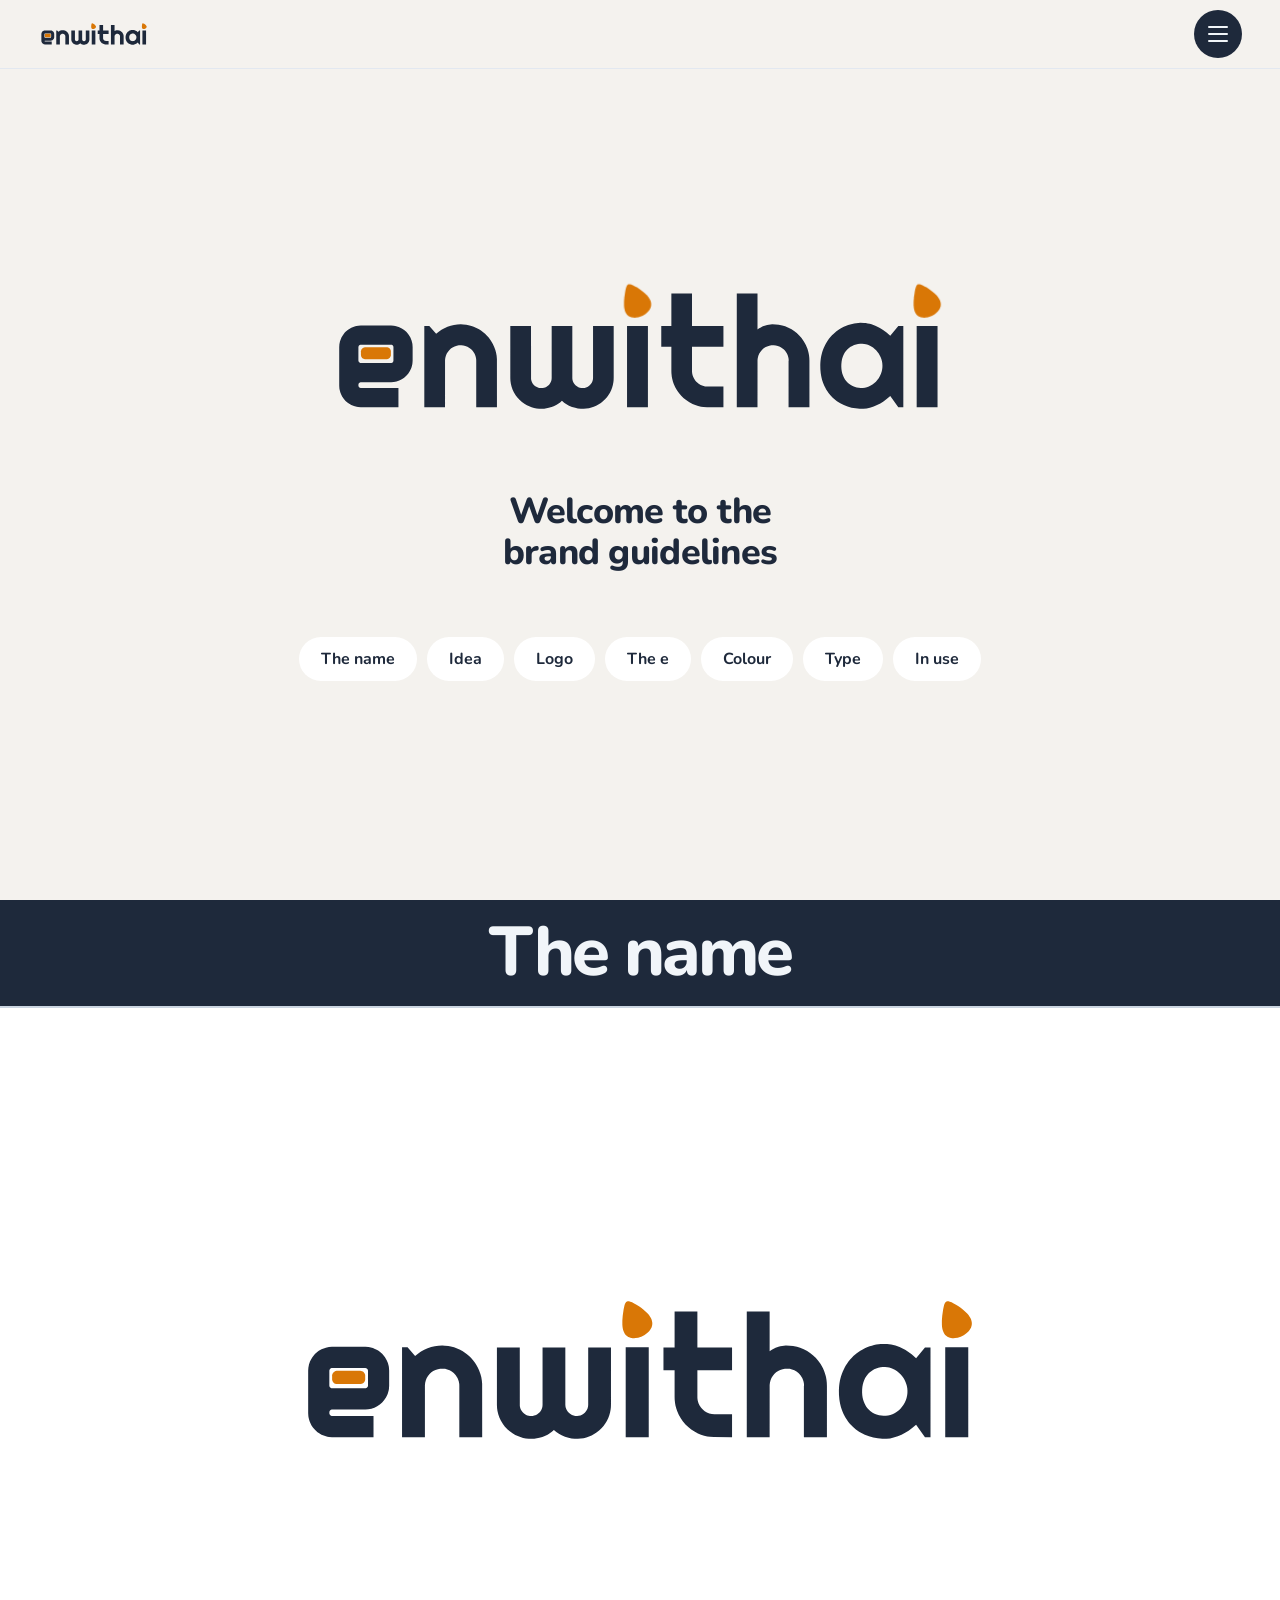
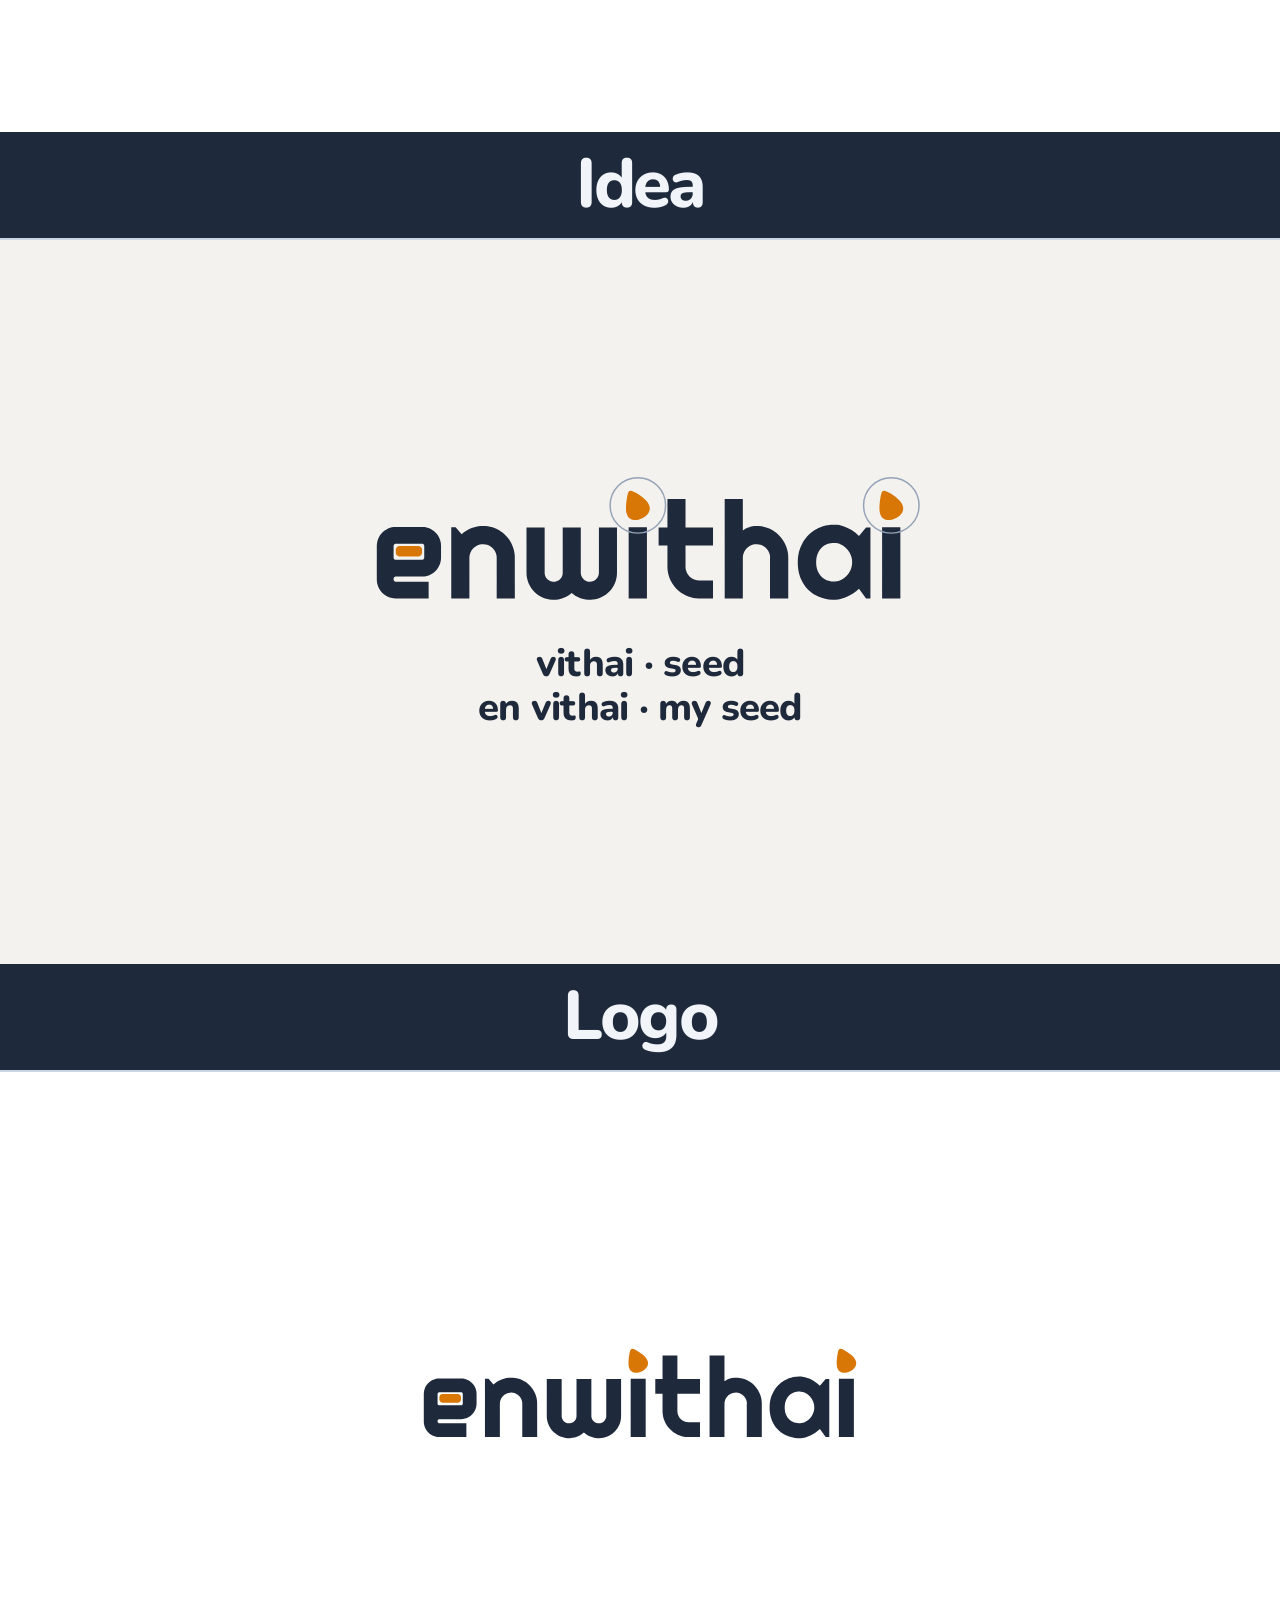
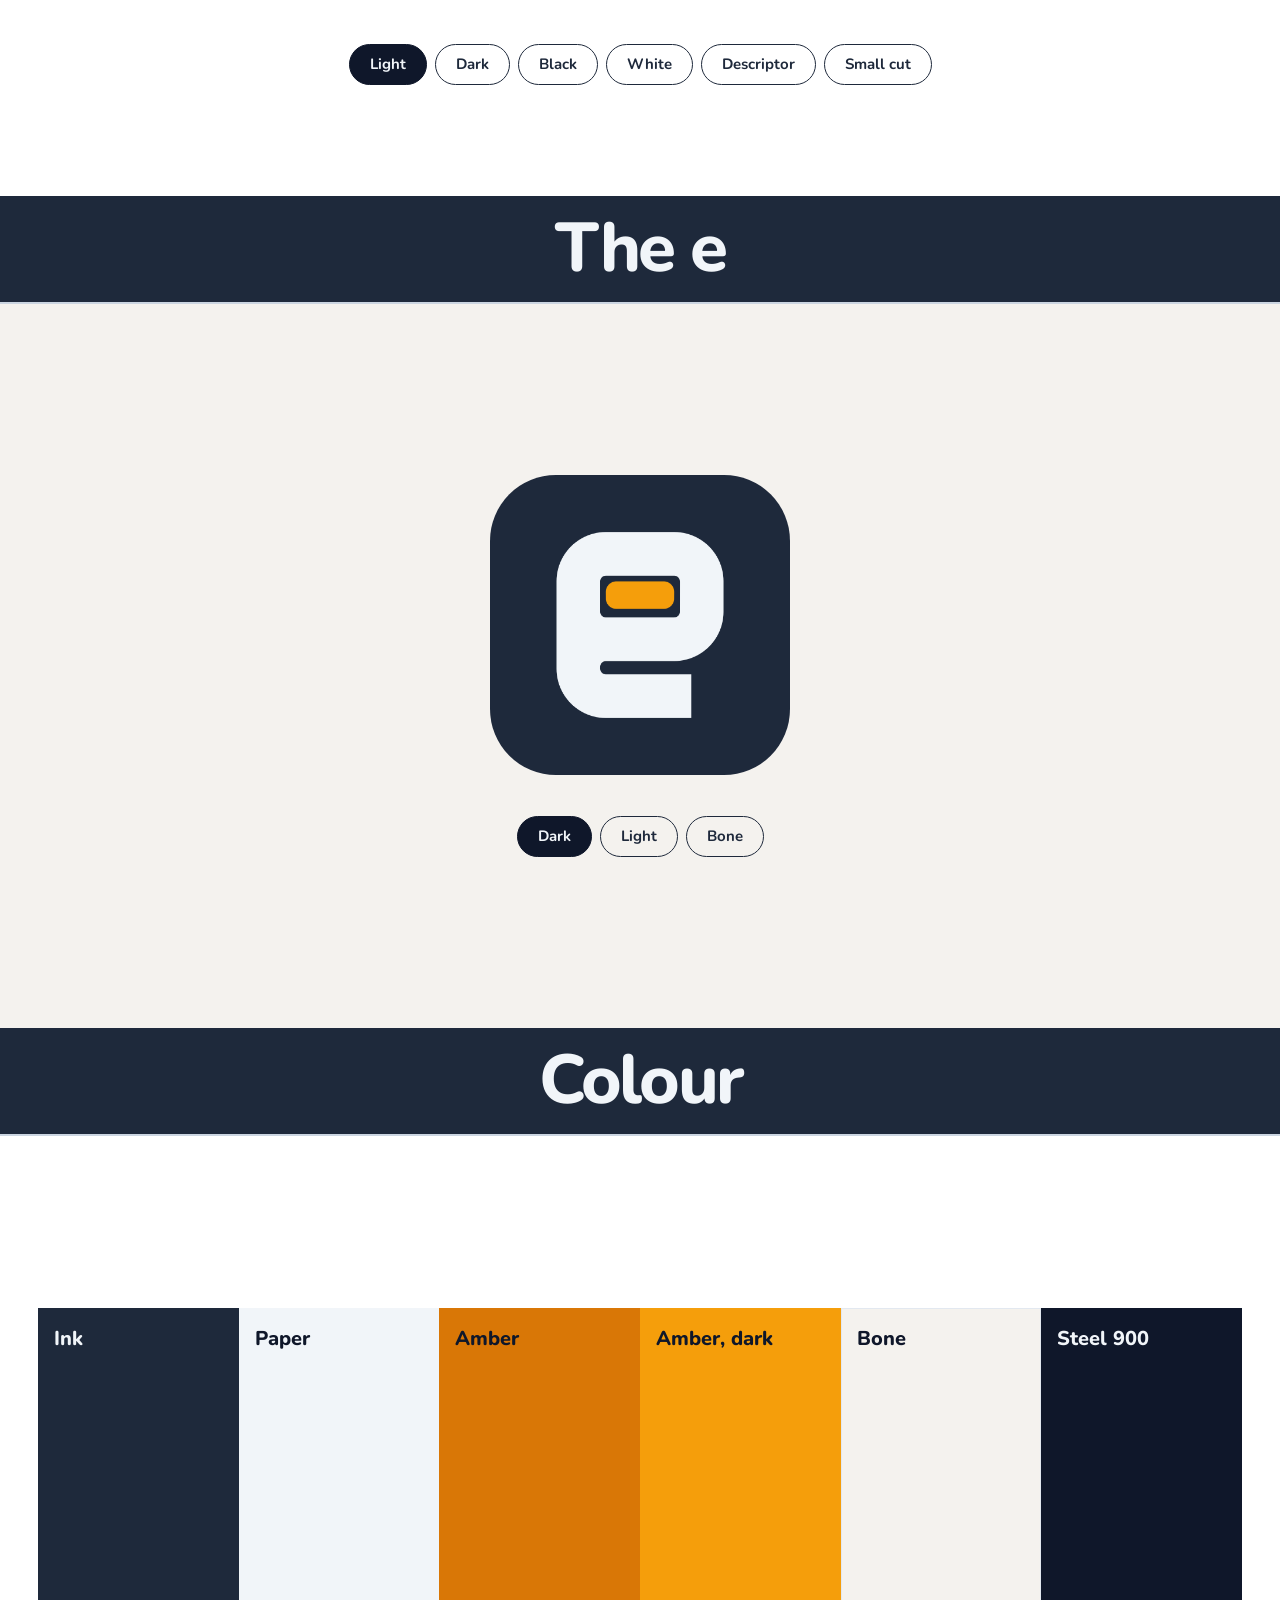
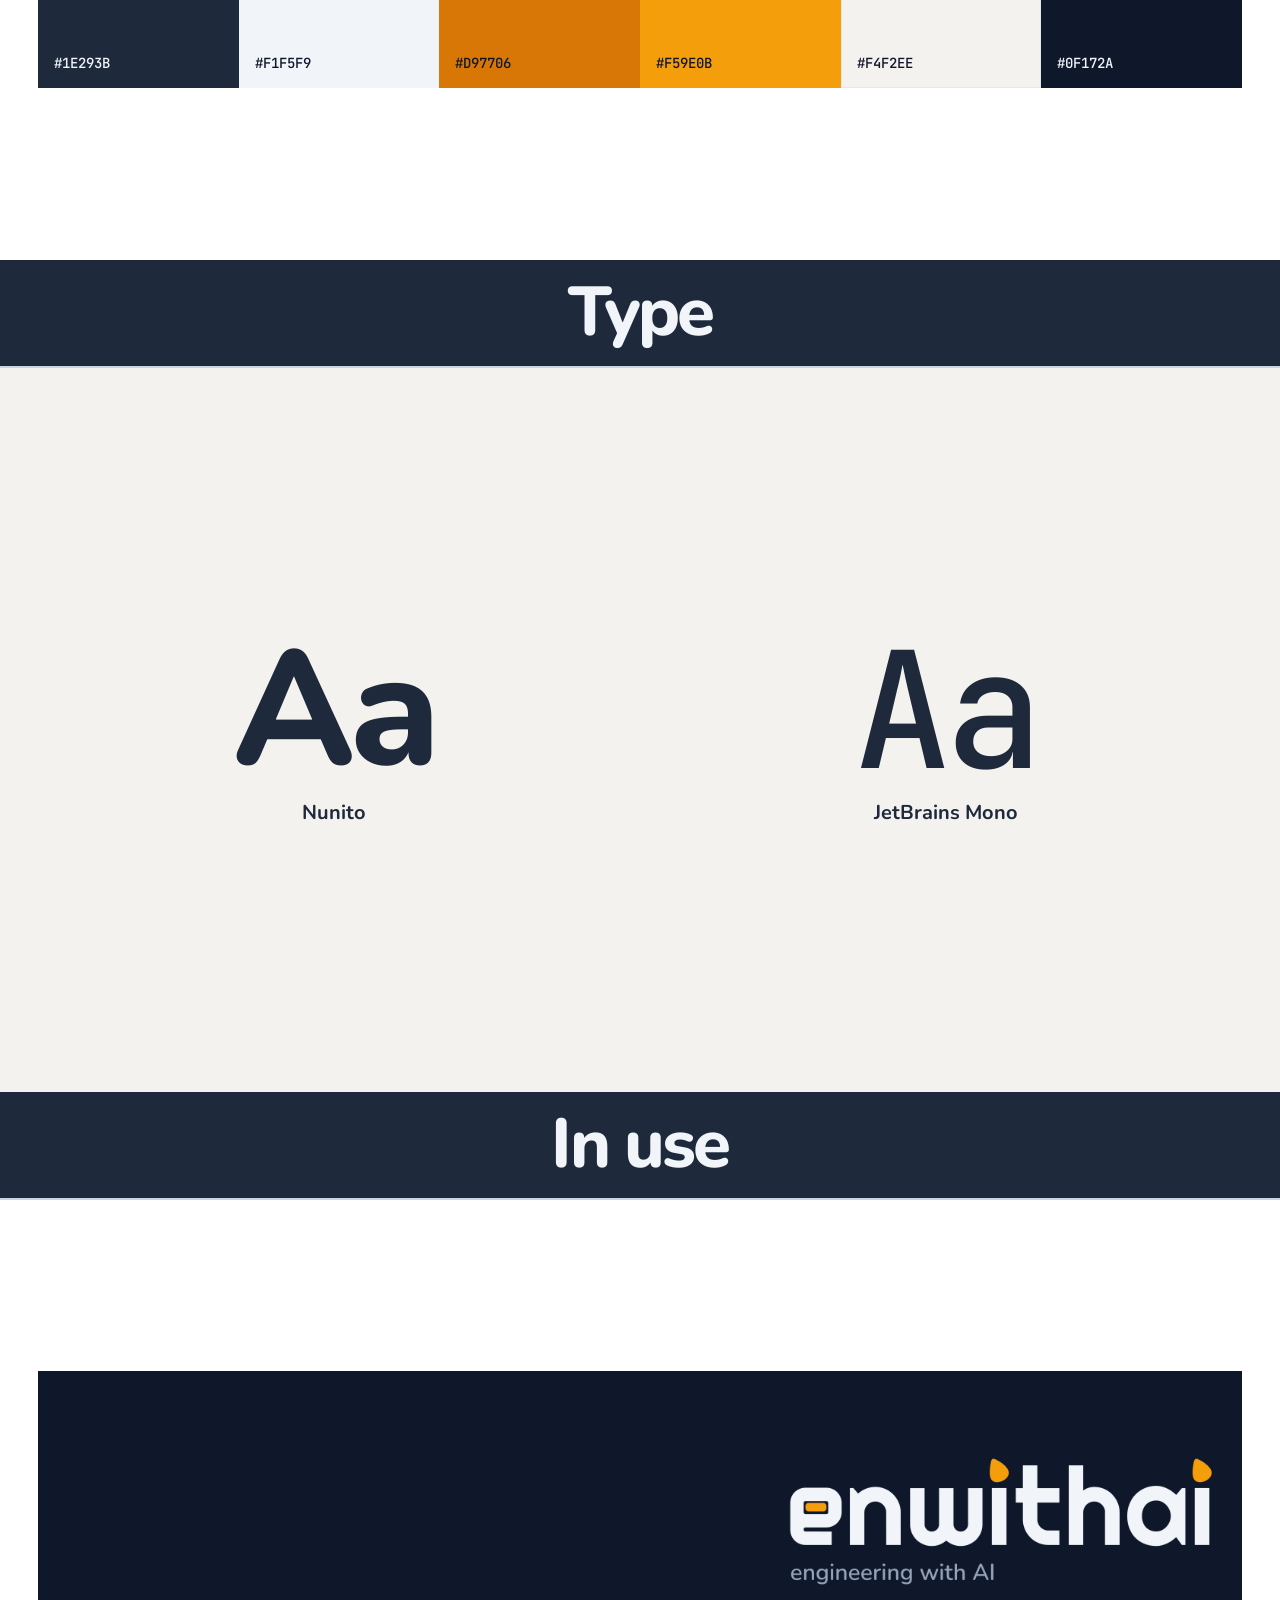
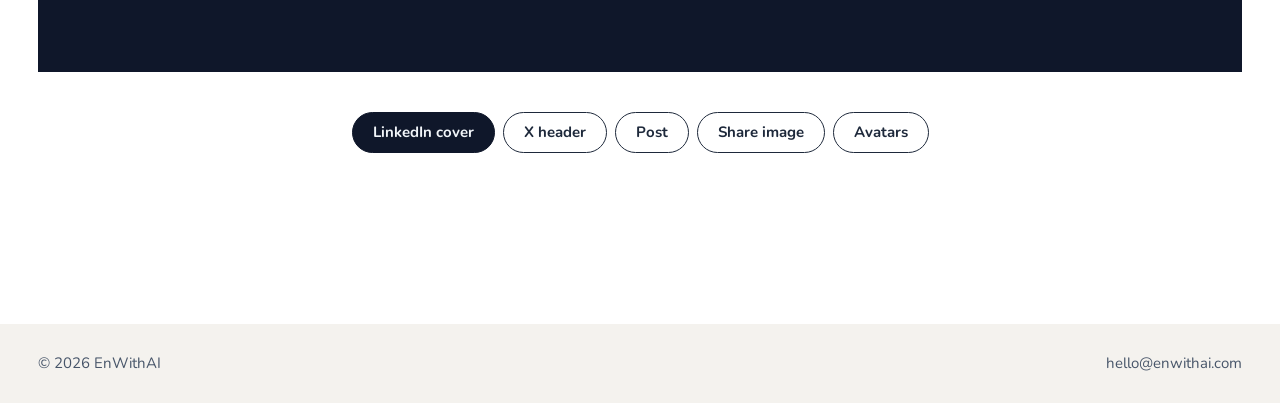
==== commit b301925c: "Seeds travel at a steady visible speed; lighter highlight circles Co-Authored-By: Claude Sonnet 5.5 " ====
--- a/index.html
+++ b/index.html
@@ -20,7 +20,7 @@
 <link rel="manifest" href="site.webmanifest">
 <link rel="preload" href="assets/fonts/Nunito-ExtraBold.woff2" as="font" type="font/woff2" crossorigin>
 <link rel="stylesheet" href="css/fonts.css?v=20">
-<link rel="stylesheet" href="css/brand.css?v=97">
+<link rel="stylesheet" href="css/brand.css?v=100">
 </head>
 <body>
 <header class="top">
@@ -32,6 +32,6 @@
 <main id="top"><section class="landing"><div class="seedfield" data-n="36" aria-hidden="true"></div><a class="logo-link" href="#logo" aria-label="EnWithAI logo, go to the logo section"><svg class="build" viewBox="-23 -72.51 767.09 195.33" role="img" aria-label="enwithai"><defs><clipPath id="reveal"><rect class="reveal-rect" x="-23" y="-80" width="767.09" height="270"/></clipPath></defs><g clip-path="url(#reveal)"><path d="M441.40 73.25L438.54 72.99L435.82 72.31L433.23 71.22L430.88 69.81L428.78 68.12L427.73 67.05L426.77 65.90L425.29 63.66L424.11 61.17L423.62 59.71L423.25 58.20L423.01 56.65L422.90 55.06L422.89 25.48L460.56 25.48L460.56 0.73L422.89 0.73L422.89 -38.22L398.14 -38.22L398.14 0.73L386.04 0.73L386.04 25.48L398.14 25.48L398.14 54.41L398.23 57.39L398.62 61.02L399.14 63.85L400.06 67.31L401.01 70.01L402.76 73.92L404.84 77.60L407.23 81.02L409.95 84.21L412.96 87.13L416.23 89.74L419.74 92.03L423.49 94.00L426.80 95.39L430.20 96.48L433.70 97.28L436.56 97.71L440.98 97.99L460.56 98.00L460.56 73.25ZM501.42 41.36L501.71 38.89L502.41 36.23L503.37 33.96L504.76 31.64L506.44 29.55L508.43 27.72L510.66 26.21L512.87 25.11L515.52 24.23L517.99 23.78L520.87 23.67L523.34 23.91L525.71 24.48L528.26 25.50L530.59 26.84L532.69 28.50L533.96 29.77L535.10 31.15L536.10 32.64L536.83 33.96L537.58 35.65L538.15 37.40L538.55 39.20L538.74 40.74L538.80 42.31L538.62 42.31L538.62 98.00L563.64 98.00L563.64 42.31L563.49 38.60L563.16 35.70L562.64 32.86L562.13 30.77L561.27 28.02L560.51 26.01L559.34 23.38L558.03 20.87L556.59 18.46L554.16 15.07L551.43 11.92L548.41 9.05L545.70 6.90L542.21 4.61L538.47 2.63L534.49 1.00L531.07 -0.03L526.84 -0.89L523.21 -1.27L519.01 -1.34L516.98 -1.21L514.97 -0.95L512.97 -0.57L510.99 -0.07L507.86 1.03L504.78 2.57L502.90 3.75L501.40 4.82L501.40 -38.22L476.56 -38.22L476.56 98.00L501.40 98.00ZM126.86 41.36L127.15 38.89L127.85 36.23L128.81 33.96L130.19 31.64L131.88 29.55L133.86 27.72L135.84 26.36L138.31 25.11L140.96 24.23L143.43 23.78L146.31 23.67L148.78 23.91L151.15 24.48L153.69 25.50L156.03 26.84L158.13 28.50L159.40 29.77L160.54 31.15L161.54 32.64L162.27 33.96L163.02 35.65L163.59 37.40L163.99 39.20L164.18 40.74L164.24 42.31L164.24 98.00L189.08 98.00L189.03 40.08L188.70 36.42L188.08 32.86L187.16 29.39L185.67 25.34L184.14 22.11L182.76 19.65L181.24 17.30L179.14 14.52L176.83 11.92L174.83 9.97L172.18 7.73L169.93 6.10L167.57 4.61L164.46 2.94L161.18 1.50L158.49 0.55L155.04 -0.36L152.22 -0.89L148.62 -1.27L145.68 -1.36L141.58 -1.18L137.57 -0.63L133.64 0.30L129.80 1.59L126.10 3.23L122.60 5.18L119.30 7.44L116.19 10.01L108.01 0.55L102.00 0.55L102.00 98.00L126.84 98.00ZM660.54 12.28L655.70 8.12L651.45 5.04L649.06 3.55L646.95 2.37L642.59 0.28L638.09 -1.35L635.79 -2.00L633.46 -2.52L631.12 -2.89L629.17 -3.08L624.71 -3.16L622.18 -3.02L619.70 -2.77L617.25 -2.39L614.84 -1.90L612.46 -1.29L610.13 -0.56L607.84 0.28L604.85 1.58L601.99 3.05L599.93 4.27L596.02 6.98L592.39 10.08L590.69 11.77L589.07 13.54L587.05 16.04L585.63 18.01L584.31 20.07L583.08 22.21L580.89 26.74L579.93 29.12L579.09 31.57L578.38 34.07L577.79 36.63L577.32 39.25L576.97 41.93L576.75 44.67L576.65 47.46L576.75 52.40L577.19 57.18L577.62 59.94L578.17 62.62L578.84 65.21L579.64 67.73L580.55 70.16L581.58 72.50L582.69 74.75L583.89 76.91L585.18 78.97L586.56 80.94L588.04 82.82L589.60 84.61L591.25 86.31L592.98 87.91L594.78 89.41L596.65 90.81L598.59 92.12L600.61 93.33L604.85 95.45L609.36 97.17L614.04 98.47L618.88 99.33L623.86 99.77L628.38 99.77L632.28 99.36L636.12 98.54L640.65 97.10L644.70 95.41L648.62 93.38L652.37 91.04L656.57 87.95L660.54 84.62L670.18 98.00L676.19 98.00L676.19 0.73L670.18 0.73ZM651.11 50.10L650.83 52.60L650.18 55.47L649.37 57.88L648.14 60.60L646.68 63.14L645.23 65.16L643.32 67.35L641.51 69.04L639.23 70.78L637.12 72.08L634.88 73.18L632.55 74.02L630.15 74.57L627.68 74.85L625.15 74.86L622.68 74.64L620.28 74.21L617.57 73.43L615.35 72.54L613.27 71.43L611.03 69.89L609.27 68.34L607.67 66.59L606.24 64.64L604.80 62.12L603.76 59.74L602.92 57.17L602.41 54.90L602.06 52.50L601.86 49.46L601.90 46.32L602.18 43.35L602.70 40.54L603.31 38.34L604.09 36.26L605.19 33.95L606.24 32.17L607.67 30.23L609.27 28.48L611.03 26.93L612.93 25.59L614.99 24.45L617.19 23.52L619.49 22.80L621.87 22.29L624.32 22.00L626.84 21.93L629.34 22.12L631.36 22.49L633.73 23.18L635.64 23.98L637.84 25.15L639.90 26.51L641.83 28.05L643.60 29.77L645.23 31.66L646.68 33.68L647.95 35.84L649.04 38.14L649.94 40.54L650.50 42.57L650.95 45.05L651.15 47.56ZM68.73 67.12L71.95 66.03L75.00 64.52L77.83 62.63L80.39 60.39L82.63 57.83L84.52 55.00L86.03 51.95L86.63 50.36L87.51 47.07L87.78 45.39L88.00 42.19L88.00 25.81L87.78 22.61L87.51 20.93L86.63 17.64L85.32 14.50L83.62 11.55L82.63 10.17L80.39 7.61L77.83 5.37L76.45 4.38L75.00 3.48L71.95 1.97L70.36 1.37L67.07 0.49L65.39 0.22L62.19 0.00L25.81 0.00L22.61 0.22L19.27 0.88L16.05 1.97L14.50 2.68L11.55 4.38L10.17 5.37L7.61 7.61L6.45 8.85L4.38 11.55L2.68 14.50L1.97 16.05L0.88 19.27L0.22 22.61L0.00 25.81L0.00 72.19L0.22 75.39L0.49 77.07L1.37 80.36L1.97 81.95L3.48 85.00L4.38 86.45L5.37 87.83L7.61 90.39L10.17 92.63L11.55 93.62L14.50 95.32L17.64 96.63L20.93 97.51L22.61 97.78L25.81 98.00L71.00 98.00L71.00 75.00L25.80 74.99L24.68 74.69L23.88 74.12L23.23 73.15L23.01 72.20L23.06 70.41L23.51 69.33L24.33 68.51L24.85 68.23L25.61 68.03L62.19 68.00L65.39 67.78ZM25.22 44.90L24.33 44.49L23.62 43.83L23.16 42.96L23.00 42.00L23.01 25.80L23.17 25.04L23.51 24.34L24.03 23.75L24.68 23.31L25.42 23.06L26.19 23.00L62.20 23.01L62.96 23.17L63.66 23.51L64.25 24.03L64.69 24.68L64.94 25.42L65.00 26.19L64.99 42.20L64.83 42.96L64.49 43.66L63.97 44.25L63.32 44.69L62.58 44.94L61.81 45.00L26.00 45.00ZM370.04 98.00L370.04 0.55L345.01 0.55L345.01 98.00ZM717.21 98.00L717.21 0.55L692.19 0.55L692.19 98.00ZM304.26 63.00L304.09 64.85L303.64 66.62L302.91 68.29L301.86 69.98L300.58 71.48L299.23 72.64L297.54 73.68L295.85 74.41L294.08 74.87L292.22 75.06L290.13 74.96L288.35 74.59L286.65 73.95L284.93 72.98L283.54 71.88L282.18 70.45L281.07 68.82L280.19 67.00L279.67 65.25L279.43 63.21L279.42 0.73L254.67 0.73L254.67 62.79L254.57 64.45L254.30 65.85L253.87 67.19L253.29 68.47L252.45 69.82L251.59 70.90L250.59 71.88L249.33 72.87L248.13 73.59L246.84 74.19L245.48 74.65L244.08 74.94L242.63 75.06L240.95 75.01L239.54 74.79L238.18 74.41L236.88 73.86L235.67 73.19L234.54 72.40L233.38 71.33L232.47 70.29L231.70 69.16L231.04 67.93L230.52 66.62L230.16 65.25L229.96 63.83L229.92 0.73L205.08 0.73L205.09 63.42L205.26 66.55L205.69 69.61L206.54 73.18L207.75 76.64L209.30 79.96L211.44 83.54L213.56 86.38L216.38 89.41L219.04 91.73L222.42 94.12L225.01 95.60L227.74 96.91L230.59 97.99L233.52 98.83L236.55 99.41L239.66 99.74L242.79 99.82L245.67 99.67L248.49 99.31L251.24 98.75L254.48 97.79L257.10 96.77L260.11 95.29L262.50 93.84L264.78 92.19L266.96 90.36L269.62 92.54L272.44 94.44L275.40 96.06L279.04 97.61L282.82 98.75L286.13 99.40L289.51 99.75L293.08 99.80L296.23 99.57L299.29 99.09L302.28 98.36L305.17 97.37L307.98 96.15L311.15 94.43L313.63 92.80L316.41 90.60L318.97 88.15L320.90 85.92L322.98 83.05L324.51 80.49L326.10 77.21L327.19 74.35L328.02 71.41L328.69 67.79L328.93 65.31L329.01 62.79L329.01 0.73L304.26 0.73Z" fill="#1E293B"/><path d="M61.97 35.54L61.94 30.69L61.68 29.65L61.35 28.91L60.75 28.01L60.19 27.42L59.33 26.78L58.60 26.42L57.57 26.11L56.50 26.00L30.96 26.03L29.65 26.32L28.44 26.93L27.42 27.81L26.65 28.91L26.24 29.90L26.03 30.96L26.03 35.54L26.24 36.60L26.53 37.35L27.08 38.28L27.61 38.89L28.22 39.42L29.15 39.97L30.69 40.44L57.04 40.47L58.35 40.18L59.56 39.57L60.58 38.69L61.35 37.59L61.76 36.60Z" fill="#D97706"/></g><path class="seed s1" d="M346.38 -49.28L345.57 -48.75L344.91 -47.95L344.31 -46.76L343.80 -45.26L343.24 -43.06L342.73 -40.44L341.77 -33.68L341.37 -28.48L341.38 -23.84L341.58 -21.62L341.84 -19.98L342.32 -17.98L342.83 -16.52L343.45 -15.20L344.16 -14.03L345.01 -12.95L345.68 -12.27L346.73 -11.41L347.86 -10.73L348.75 -10.31L350.05 -9.86L352.55 -9.43L354.08 -9.37L355.71 -9.47L358.53 -9.96L360.22 -10.43L361.89 -11.04L363.53 -11.77L365.11 -12.62L366.61 -13.57L368.02 -14.61L369.30 -15.74L370.46 -16.94L371.47 -18.20L372.29 -19.48L372.97 -20.83L373.34 -21.80L373.70 -23.16L373.89 -24.57L373.92 -25.57L373.79 -27.00L373.49 -28.42L373.02 -29.84L372.38 -31.23L371.32 -33.03L370.34 -34.40L368.89 -36.11L365.94 -38.99L364.12 -40.52L361.78 -42.30L359.43 -43.93L356.72 -45.66L354.20 -47.11L351.94 -48.25L350.00 -49.04L348.62 -49.42L347.38 -49.51Z" fill="#D97706"/><path class="seed s2" d="M693.56 -49.28L692.74 -48.75L692.09 -47.95L691.49 -46.76L690.97 -45.26L690.41 -43.06L689.90 -40.44L688.94 -33.68L688.54 -28.48L688.56 -23.84L688.75 -21.62L689.01 -19.98L689.50 -17.98L690.01 -16.52L690.62 -15.20L691.33 -14.03L692.18 -12.95L692.85 -12.27L693.91 -11.41L695.04 -10.73L695.92 -10.31L697.23 -9.86L699.72 -9.43L701.26 -9.37L702.89 -9.47L705.71 -9.96L707.39 -10.43L709.07 -11.04L710.70 -11.77L712.28 -12.62L713.79 -13.57L715.19 -14.61L716.48 -15.74L717.64 -16.94L718.64 -18.20L719.47 -19.48L720.15 -20.83L720.51 -21.80L720.87 -23.16L721.07 -24.57L721.09 -25.57L720.97 -27.00L720.67 -28.42L720.19 -29.84L719.56 -31.23L718.49 -33.03L717.51 -34.40L716.06 -36.11L713.11 -38.99L711.29 -40.52L708.96 -42.30L706.61 -43.93L703.89 -45.66L701.37 -47.11L699.11 -48.25L697.18 -49.04L695.79 -49.42L694.56 -49.51Z" fill="#D97706"/></svg></a><h1 class="welcome"><span class="w" style="--i:0">Welcome</span> <span class="w" style="--i:1">to</span> <span class="w" style="--i:2">the</span><br><span class="w" style="--i:3">brand</span> <span class="w" style="--i:4">guidelines</span></h1><nav class="lps" aria-label="Sections"><a class="lp" href="#the-name">The name</a><a class="lp" href="#idea">Idea</a><a class="lp" href="#logo">Logo</a><a class="lp" href="#the-e">The e</a><a class="lp" href="#colour">Colour</a><a class="lp" href="#type">Type</a><a class="lp" href="#in-use">In use</a></nav></section><section class="slide" id="the-name"><header class="title"><div class="seedfield" data-n="7" aria-hidden="true"></div><h1><span class="w" style="--i:0">The</span> <span class="w" style="--i:1">name</span></h1></header><section class="blk "><div class="stage"><div class="test"><img src="assets/logo/enwithai-wordmark-light.svg" alt="enwithai wordmark" loading="lazy"></div></div></section></section><section class="slide" id="idea"><header class="title"><div class="seedfield" data-n="7" aria-hidden="true"></div><h1><span class="w" style="--i:0">Idea</span></h1></header><section class="blk "><div class="stage"><div class="seedwrap"><svg viewBox="-23 -72.51 767.09 195.33" role="img" aria-label="enwithai: the two i-dots are seeds"><path d="M441.40 73.25L438.54 72.99L435.82 72.31L433.23 71.22L430.88 69.81L428.78 68.12L427.73 67.05L426.77 65.90L425.29 63.66L424.11 61.17L423.62 59.71L423.25 58.20L423.01 56.65L422.90 55.06L422.89 25.48L460.56 25.48L460.56 0.73L422.89 0.73L422.89 -38.22L398.14 -38.22L398.14 0.73L386.04 0.73L386.04 25.48L398.14 25.48L398.14 54.41L398.23 57.39L398.62 61.02L399.14 63.85L400.06 67.31L401.01 70.01L402.76 73.92L404.84 77.60L407.23 81.02L409.95 84.21L412.96 87.13L416.23 89.74L419.74 92.03L423.49 94.00L426.80 95.39L430.20 96.48L433.70 97.28L436.56 97.71L440.98 97.99L460.56 98.00L460.56 73.25ZM501.42 41.36L501.71 38.89L502.41 36.23L503.37 33.96L504.76 31.64L506.44 29.55L508.43 27.72L510.66 26.21L512.87 25.11L515.52 24.23L517.99 23.78L520.87 23.67L523.34 23.91L525.71 24.48L528.26 25.50L530.59 26.84L532.69 28.50L533.96 29.77L535.10 31.15L536.10 32.64L536.83 33.96L537.58 35.65L538.15 37.40L538.55 39.20L538.74 40.74L538.80 42.31L538.62 42.31L538.62 98.00L563.64 98.00L563.64 42.31L563.49 38.60L563.16 35.70L562.64 32.86L562.13 30.77L561.27 28.02L560.51 26.01L559.34 23.38L558.03 20.87L556.59 18.46L554.16 15.07L551.43 11.92L548.41 9.05L545.70 6.90L542.21 4.61L538.47 2.63L534.49 1.00L531.07 -0.03L526.84 -0.89L523.21 -1.27L519.01 -1.34L516.98 -1.21L514.97 -0.95L512.97 -0.57L510.99 -0.07L507.86 1.03L504.78 2.57L502.90 3.75L501.40 4.82L501.40 -38.22L476.56 -38.22L476.56 98.00L501.40 98.00ZM126.86 41.36L127.15 38.89L127.85 36.23L128.81 33.96L130.19 31.64L131.88 29.55L133.86 27.72L135.84 26.36L138.31 25.11L140.96 24.23L143.43 23.78L146.31 23.67L148.78 23.91L151.15 24.48L153.69 25.50L156.03 26.84L158.13 28.50L159.40 29.77L160.54 31.15L161.54 32.64L162.27 33.96L163.02 35.65L163.59 37.40L163.99 39.20L164.18 40.74L164.24 42.31L164.24 98.00L189.08 98.00L189.03 40.08L188.70 36.42L188.08 32.86L187.16 29.39L185.67 25.34L184.14 22.11L182.76 19.65L181.24 17.30L179.14 14.52L176.83 11.92L174.83 9.97L172.18 7.73L169.93 6.10L167.57 4.61L164.46 2.94L161.18 1.50L158.49 0.55L155.04 -0.36L152.22 -0.89L148.62 -1.27L145.68 -1.36L141.58 -1.18L137.57 -0.63L133.64 0.30L129.80 1.59L126.10 3.23L122.60 5.18L119.30 7.44L116.19 10.01L108.01 0.55L102.00 0.55L102.00 98.00L126.84 98.00ZM660.54 12.28L655.70 8.12L651.45 5.04L649.06 3.55L646.95 2.37L642.59 0.28L638.09 -1.35L635.79 -2.00L633.46 -2.52L631.12 -2.89L629.17 -3.08L624.71 -3.16L622.18 -3.02L619.70 -2.77L617.25 -2.39L614.84 -1.90L612.46 -1.29L610.13 -0.56L607.84 0.28L604.85 1.58L601.99 3.05L599.93 4.27L596.02 6.98L592.39 10.08L590.69 11.77L589.07 13.54L587.05 16.04L585.63 18.01L584.31 20.07L583.08 22.21L580.89 26.74L579.93 29.12L579.09 31.57L578.38 34.07L577.79 36.63L577.32 39.25L576.97 41.93L576.75 44.67L576.65 47.46L576.75 52.40L577.19 57.18L577.62 59.94L578.17 62.62L578.84 65.21L579.64 67.73L580.55 70.16L581.58 72.50L582.69 74.75L583.89 76.91L585.18 78.97L586.56 80.94L588.04 82.82L589.60 84.61L591.25 86.31L592.98 87.91L594.78 89.41L596.65 90.81L598.59 92.12L600.61 93.33L604.85 95.45L609.36 97.17L614.04 98.47L618.88 99.33L623.86 99.77L628.38 99.77L632.28 99.36L636.12 98.54L640.65 97.10L644.70 95.41L648.62 93.38L652.37 91.04L656.57 87.95L660.54 84.62L670.18 98.00L676.19 98.00L676.19 0.73L670.18 0.73ZM651.11 50.10L650.83 52.60L650.18 55.47L649.37 57.88L648.14 60.60L646.68 63.14L645.23 65.16L643.32 67.35L641.51 69.04L639.23 70.78L637.12 72.08L634.88 73.18L632.55 74.02L630.15 74.57L627.68 74.85L625.15 74.86L622.68 74.64L620.28 74.21L617.57 73.43L615.35 72.54L613.27 71.43L611.03 69.89L609.27 68.34L607.67 66.59L606.24 64.64L604.80 62.12L603.76 59.74L602.92 57.17L602.41 54.90L602.06 52.50L601.86 49.46L601.90 46.32L602.18 43.35L602.70 40.54L603.31 38.34L604.09 36.26L605.19 33.95L606.24 32.17L607.67 30.23L609.27 28.48L611.03 26.93L612.93 25.59L614.99 24.45L617.19 23.52L619.49 22.80L621.87 22.29L624.32 22.00L626.84 21.93L629.34 22.12L631.36 22.49L633.73 23.18L635.64 23.98L637.84 25.15L639.90 26.51L641.83 28.05L643.60 29.77L645.23 31.66L646.68 33.68L647.95 35.84L649.04 38.14L649.94 40.54L650.50 42.57L650.95 45.05L651.15 47.56ZM68.73 67.12L71.95 66.03L75.00 64.52L77.83 62.63L80.39 60.39L82.63 57.83L84.52 55.00L86.03 51.95L86.63 50.36L87.51 47.07L87.78 45.39L88.00 42.19L88.00 25.81L87.78 22.61L87.51 20.93L86.63 17.64L85.32 14.50L83.62 11.55L82.63 10.17L80.39 7.61L77.83 5.37L76.45 4.38L75.00 3.48L71.95 1.97L70.36 1.37L67.07 0.49L65.39 0.22L62.19 0.00L25.81 0.00L22.61 0.22L19.27 0.88L16.05 1.97L14.50 2.68L11.55 4.38L10.17 5.37L7.61 7.61L6.45 8.85L4.38 11.55L2.68 14.50L1.97 16.05L0.88 19.27L0.22 22.61L0.00 25.81L0.00 72.19L0.22 75.39L0.49 77.07L1.37 80.36L1.97 81.95L3.48 85.00L4.38 86.45L5.37 87.83L7.61 90.39L10.17 92.63L11.55 93.62L14.50 95.32L17.64 96.63L20.93 97.51L22.61 97.78L25.81 98.00L71.00 98.00L71.00 75.00L25.80 74.99L24.68 74.69L23.88 74.12L23.23 73.15L23.01 72.20L23.06 70.41L23.51 69.33L24.33 68.51L24.85 68.23L25.61 68.03L62.19 68.00L65.39 67.78ZM25.22 44.90L24.33 44.49L23.62 43.83L23.16 42.96L23.00 42.00L23.01 25.80L23.17 25.04L23.51 24.34L24.03 23.75L24.68 23.31L25.42 23.06L26.19 23.00L62.20 23.01L62.96 23.17L63.66 23.51L64.25 24.03L64.69 24.68L64.94 25.42L65.00 26.19L64.99 42.20L64.83 42.96L64.49 43.66L63.97 44.25L63.32 44.69L62.58 44.94L61.81 45.00L26.00 45.00ZM370.04 98.00L370.04 0.55L345.01 0.55L345.01 98.00ZM717.21 98.00L717.21 0.55L692.19 0.55L692.19 98.00ZM304.26 63.00L304.09 64.85L303.64 66.62L302.91 68.29L301.86 69.98L300.58 71.48L299.23 72.64L297.54 73.68L295.85 74.41L294.08 74.87L292.22 75.06L290.13 74.96L288.35 74.59L286.65 73.95L284.93 72.98L283.54 71.88L282.18 70.45L281.07 68.82L280.19 67.00L279.67 65.25L279.43 63.21L279.42 0.73L254.67 0.73L254.67 62.79L254.57 64.45L254.30 65.85L253.87 67.19L253.29 68.47L252.45 69.82L251.59 70.90L250.59 71.88L249.33 72.87L248.13 73.59L246.84 74.19L245.48 74.65L244.08 74.94L242.63 75.06L240.95 75.01L239.54 74.79L238.18 74.41L236.88 73.86L235.67 73.19L234.54 72.40L233.38 71.33L232.47 70.29L231.70 69.16L231.04 67.93L230.52 66.62L230.16 65.25L229.96 63.83L229.92 0.73L205.08 0.73L205.09 63.42L205.26 66.55L205.69 69.61L206.54 73.18L207.75 76.64L209.30 79.96L211.44 83.54L213.56 86.38L216.38 89.41L219.04 91.73L222.42 94.12L225.01 95.60L227.74 96.91L230.59 97.99L233.52 98.83L236.55 99.41L239.66 99.74L242.79 99.82L245.67 99.67L248.49 99.31L251.24 98.75L254.48 97.79L257.10 96.77L260.11 95.29L262.50 93.84L264.78 92.19L266.96 90.36L269.62 92.54L272.44 94.44L275.40 96.06L279.04 97.61L282.82 98.75L286.13 99.40L289.51 99.75L293.08 99.80L296.23 99.57L299.29 99.09L302.28 98.36L305.17 97.37L307.98 96.15L311.15 94.43L313.63 92.80L316.41 90.60L318.97 88.15L320.90 85.92L322.98 83.05L324.51 80.49L326.10 77.21L327.19 74.35L328.02 71.41L328.69 67.79L328.93 65.31L329.01 62.79L329.01 0.73L304.26 0.73Z" fill="#1E293B"/><path d="M61.97 35.54L61.94 30.69L61.68 29.65L61.35 28.91L60.75 28.01L60.19 27.42L59.33 26.78L58.60 26.42L57.57 26.11L56.50 26.00L30.96 26.03L29.65 26.32L28.44 26.93L27.42 27.81L26.65 28.91L26.24 29.90L26.03 30.96L26.03 35.54L26.24 36.60L26.53 37.35L27.08 38.28L27.61 38.89L28.22 39.42L29.15 39.97L30.69 40.44L57.04 40.47L58.35 40.18L59.56 39.57L60.58 38.69L61.35 37.59L61.76 36.60Z" fill="#D97706"/><path d="M346.38 -49.28L345.57 -48.75L344.91 -47.95L344.31 -46.76L343.80 -45.26L343.24 -43.06L342.73 -40.44L341.77 -33.68L341.37 -28.48L341.38 -23.84L341.58 -21.62L341.84 -19.98L342.32 -17.98L342.83 -16.52L343.45 -15.20L344.16 -14.03L345.01 -12.95L345.68 -12.27L346.73 -11.41L347.86 -10.73L348.75 -10.31L350.05 -9.86L352.55 -9.43L354.08 -9.37L355.71 -9.47L358.53 -9.96L360.22 -10.43L361.89 -11.04L363.53 -11.77L365.11 -12.62L366.61 -13.57L368.02 -14.61L369.30 -15.74L370.46 -16.94L371.47 -18.20L372.29 -19.48L372.97 -20.83L373.34 -21.80L373.70 -23.16L373.89 -24.57L373.92 -25.57L373.79 -27.00L373.49 -28.42L373.02 -29.84L372.38 -31.23L371.32 -33.03L370.34 -34.40L368.89 -36.11L365.94 -38.99L364.12 -40.52L361.78 -42.30L359.43 -43.93L356.72 -45.66L354.20 -47.11L351.94 -48.25L350.00 -49.04L348.62 -49.42L347.38 -49.51ZM693.56 -49.28L692.74 -48.75L692.09 -47.95L691.49 -46.76L690.97 -45.26L690.41 -43.06L689.90 -40.44L688.94 -33.68L688.54 -28.48L688.56 -23.84L688.75 -21.62L689.01 -19.98L689.50 -17.98L690.01 -16.52L690.62 -15.20L691.33 -14.03L692.18 -12.95L692.85 -12.27L693.91 -11.41L695.04 -10.73L695.92 -10.31L697.23 -9.86L699.72 -9.43L701.26 -9.37L702.89 -9.47L705.71 -9.96L707.39 -10.43L709.07 -11.04L710.70 -11.77L712.28 -12.62L713.79 -13.57L715.19 -14.61L716.48 -15.74L717.64 -16.94L718.64 -18.20L719.47 -19.48L720.15 -20.83L720.51 -21.80L720.87 -23.16L721.07 -24.57L721.09 -25.57L720.97 -27.00L720.67 -28.42L720.19 -29.84L719.56 -31.23L718.49 -33.03L717.51 -34.40L716.06 -36.11L713.11 -38.99L711.29 -40.52L708.96 -42.30L706.61 -43.93L703.89 -45.66L701.37 -47.11L699.11 -48.25L697.18 -49.04L695.79 -49.42L694.56 -49.51Z" fill="#D97706"/><circle class="ring" cx="357.6" cy="-29.5" r="38"/><circle class="ring r2" cx="704.8" cy="-29.5" r="38"/></svg><p class="lines"><span class="w" style="--i:0">vithai</span> <span class="w" style="--i:1">·</span> <span class="w" style="--i:2">seed</span><br><span class="w" style="--i:3">en</span> <span class="w" style="--i:4">vithai</span> <span class="w" style="--i:5">·</span> <span class="w" style="--i:6">my</span> <span class="w" style="--i:7">seed</span></p></div></div></section></section><section class="slide" id="logo"><header class="title"><div class="seedfield" data-n="7" aria-hidden="true"></div><h1><span class="w" style="--i:0">Logo</span></h1></header><section class="blk "><div class="tabs" data-group="lg"><input class="tab-radio" type="radio" name="lg" id="lg-0" checked><input class="tab-radio" type="radio" name="lg" id="lg-1"><input class="tab-radio" type="radio" name="lg" id="lg-2"><input class="tab-radio" type="radio" name="lg" id="lg-3"><input class="tab-radio" type="radio" name="lg" id="lg-4"><input class="tab-radio" type="radio" name="lg" id="lg-5"><div class="stage"><div class="panel" id="lg-p0"><div class="ground g-white"><img src="assets/logo/enwithai-wordmark-light.svg" alt="Wordmark, light" loading="lazy"></div></div><div class="panel" id="lg-p1"><div class="ground g-steel"><img src="assets/logo/enwithai-wordmark-descriptor-dark.svg" alt="Wordmark, dark" loading="lazy"></div></div><div class="panel" id="lg-p2"><div class="ground g-white"><img src="assets/logo/enwithai-wordmark-mono-black.svg" alt="Wordmark, black" loading="lazy"></div></div><div class="panel" id="lg-p3"><div class="ground g-black"><img src="assets/logo/enwithai-wordmark-mono-white.svg" alt="Wordmark, white" loading="lazy"></div></div><div class="panel" id="lg-p4"><div class="ground g-white"><img src="assets/logo/enwithai-wordmark-descriptor-light.svg" alt="Wordmark with descriptor" loading="lazy"></div></div><div class="panel" id="lg-p5"><div class="ground g-white"><img src="assets/logo/enwithai-wordmark-small-light.svg" alt="Small cut at 147 px" width="147" loading="lazy"></div></div></div><div class="pills" role="group"><label class="pill" for="lg-0">Light</label><label class="pill" for="lg-1">Dark</label><label class="pill" for="lg-2">Black</label><label class="pill" for="lg-3">White</label><label class="pill" for="lg-4">Descriptor</label><label class="pill" for="lg-5">Small cut</label></div></div></section></section><section class="slide" id="the-e"><header class="title"><div class="seedfield" data-n="7" aria-hidden="true"></div><h1><span class="w" style="--i:0">The</span> <span class="w" style="--i:1">e</span></h1></header><section class="blk "><div class="tabs" data-group="ic"><input class="tab-radio" type="radio" name="ic" id="ic-0" checked><input class="tab-radio" type="radio" name="ic" id="ic-1"><input class="tab-radio" type="radio" name="ic" id="ic-2"><div class="stage"><div class="panel" id="ic-p0"><div class="icon"><img src="assets/mark/enwithai-app-icon-dark-512.png" alt="App icon on ink" loading="lazy"></div></div><div class="panel" id="ic-p1"><div class="icon"><img src="assets/mark/enwithai-app-icon-light-512.png" alt="App icon on white" loading="lazy"></div></div><div class="panel" id="ic-p2"><div class="icon"><img src="assets/mark/enwithai-app-icon-bone-512.png" alt="App icon on bone" loading="lazy"></div></div></div><div class="pills" role="group"><label class="pill" for="ic-0">Dark</label><label class="pill" for="ic-1">Light</label><label class="pill" for="ic-2">Bone</label></div></div></section></section><section class="slide" id="colour"><header class="title"><div class="seedfield" data-n="7" aria-hidden="true"></div><h1><span class="w" style="--i:0">Colour</span></h1></header><section class="blk "><div class="swatches"><button type="button" class="sw l" style="background:#1E293B" data-hex="#1E293B" aria-label="Ink, copy #1E293B"><b>Ink</b><code>#1E293B</code></button><button type="button" class="sw d" style="background:#F1F5F9" data-hex="#F1F5F9" aria-label="Paper, copy #F1F5F9"><b>Paper</b><code>#F1F5F9</code></button><button type="button" class="sw d" style="background:#D97706" data-hex="#D97706" aria-label="Amber, copy #D97706"><b>Amber</b><code>#D97706</code></button><button type="button" class="sw d" style="background:#F59E0B" data-hex="#F59E0B" aria-label="Amber, dark, copy #F59E0B"><b>Amber, dark</b><code>#F59E0B</code></button><button type="button" class="sw d" style="background:#F4F2EE;box-shadow:inset 0 0 0 1px #E2E8F0" data-hex="#F4F2EE" aria-label="Bone, copy #F4F2EE"><b>Bone</b><code>#F4F2EE</code></button><button type="button" class="sw l" style="background:#0F172A" data-hex="#0F172A" aria-label="Steel 900, copy #0F172A"><b>Steel 900</b><code>#0F172A</code></button></div></section></section><section class="slide" id="type"><header class="title"><div class="seedfield" data-n="7" aria-hidden="true"></div><h1><span class="w" style="--i:0">Type</span></h1></header><section class="blk "><div class="faces"><div class="face"><div class="aa">Aa</div><h3>Nunito</h3></div><div class="face mono"><div class="aa">Aa</div><h3>JetBrains Mono</h3></div></div></section></section><section class="slide" id="in-use"><header class="title"><div class="seedfield" data-n="7" aria-hidden="true"></div><h1><span class="w" style="--i:0">In</span> <span class="w" style="--i:1">use</span></h1></header><section class="blk "><div class="tabs" data-group="iu"><input class="tab-radio" type="radio" name="iu" id="iu-0" checked><input class="tab-radio" type="radio" name="iu" id="iu-1"><input class="tab-radio" type="radio" name="iu" id="iu-2"><input class="tab-radio" type="radio" name="iu" id="iu-3"><input class="tab-radio" type="radio" name="iu" id="iu-4"><div class="stage"><div class="panel" id="iu-p0"><img src="assets/inuse/linkedin-cover.png" alt="LinkedIn cover" loading="lazy"></div><div class="panel" id="iu-p1"><img src="assets/inuse/x-header.png" alt="X header" loading="lazy"></div><div class="panel" id="iu-p2"><img src="assets/inuse/post-brand-card.png" alt="Brand card post" loading="lazy"></div><div class="panel" id="iu-p3"><img src="og-image.png" alt="Share image" loading="lazy"></div><div class="panel" id="iu-p4"><div class="avatars"><img src="assets/inuse/avatar-dark.png" alt="Dark avatar" loading="lazy"><img src="assets/inuse/avatar-light.png" alt="Light avatar" loading="lazy"></div></div></div><div class="pills" role="group"><label class="pill" for="iu-0">LinkedIn cover</label><label class="pill" for="iu-1">X header</label><label class="pill" for="iu-2">Post</label><label class="pill" for="iu-3">Share image</label><label class="pill" for="iu-4">Avatars</label></div></div></section></section></main>
 <footer class="foot"><span>© 2026 EnWithAI</span><a href="mailto:hello@enwithai.com">hello@enwithai.com</a></footer>
 <div class="toast" id="toast" role="status" aria-live="polite"></div>
-<script src="js/brand.js?v=97" defer></script>
+<script src="js/brand.js?v=100" defer></script>
 </body>
 </html>
--- a/css/brand.css
+++ b/css/brand.css
@@ -389,3 +389,19 @@
   100%{opacity:0;transform:translate3d(calc(var(--dx)*1.05),calc(var(--dy)*1.05),0) rotate(var(--rot)) scale(1)}
 }
 .sd{animation-timing-function:linear!important}
+/* small phones: sections grow with their content, avatars scale to the screen */
+@media(max-width:700px){
+  .slide{height:auto!important;overflow:visible!important}
+  .slide .avatars{gap:14px;flex-wrap:nowrap}
+  .slide .avatars img{width:min(38vw,170px)}
+}
+/* lighter highlight circles around the seeds */
+.ring,.blk .ring{stroke:#94A3B8!important;stroke-width:2!important}
+/* steady, visible travel for the whole life of a seed: nothing parks */
+@keyframes spill{
+  0%{opacity:0;transform:translate3d(0,0,0) rotate(0) scale(.7)}
+  6%{opacity:0;transform:translate3d(calc(var(--dx)*.25),calc(var(--dy)*.25),0) rotate(calc(var(--rot)*.06)) scale(.8)}
+  16%{opacity:.9;transform:translate3d(calc(var(--dx)*.5),calc(var(--dy)*.5),0) rotate(calc(var(--rot)*.16)) scale(1)}
+  84%{opacity:.85;transform:translate3d(calc(var(--dx)*1.2),calc(var(--dy)*1.2),0) rotate(calc(var(--rot)*.84)) scale(1)}
+  100%{opacity:0;transform:translate3d(calc(var(--dx)*1.4),calc(var(--dy)*1.4),0) rotate(var(--rot)) scale(1)}
+}
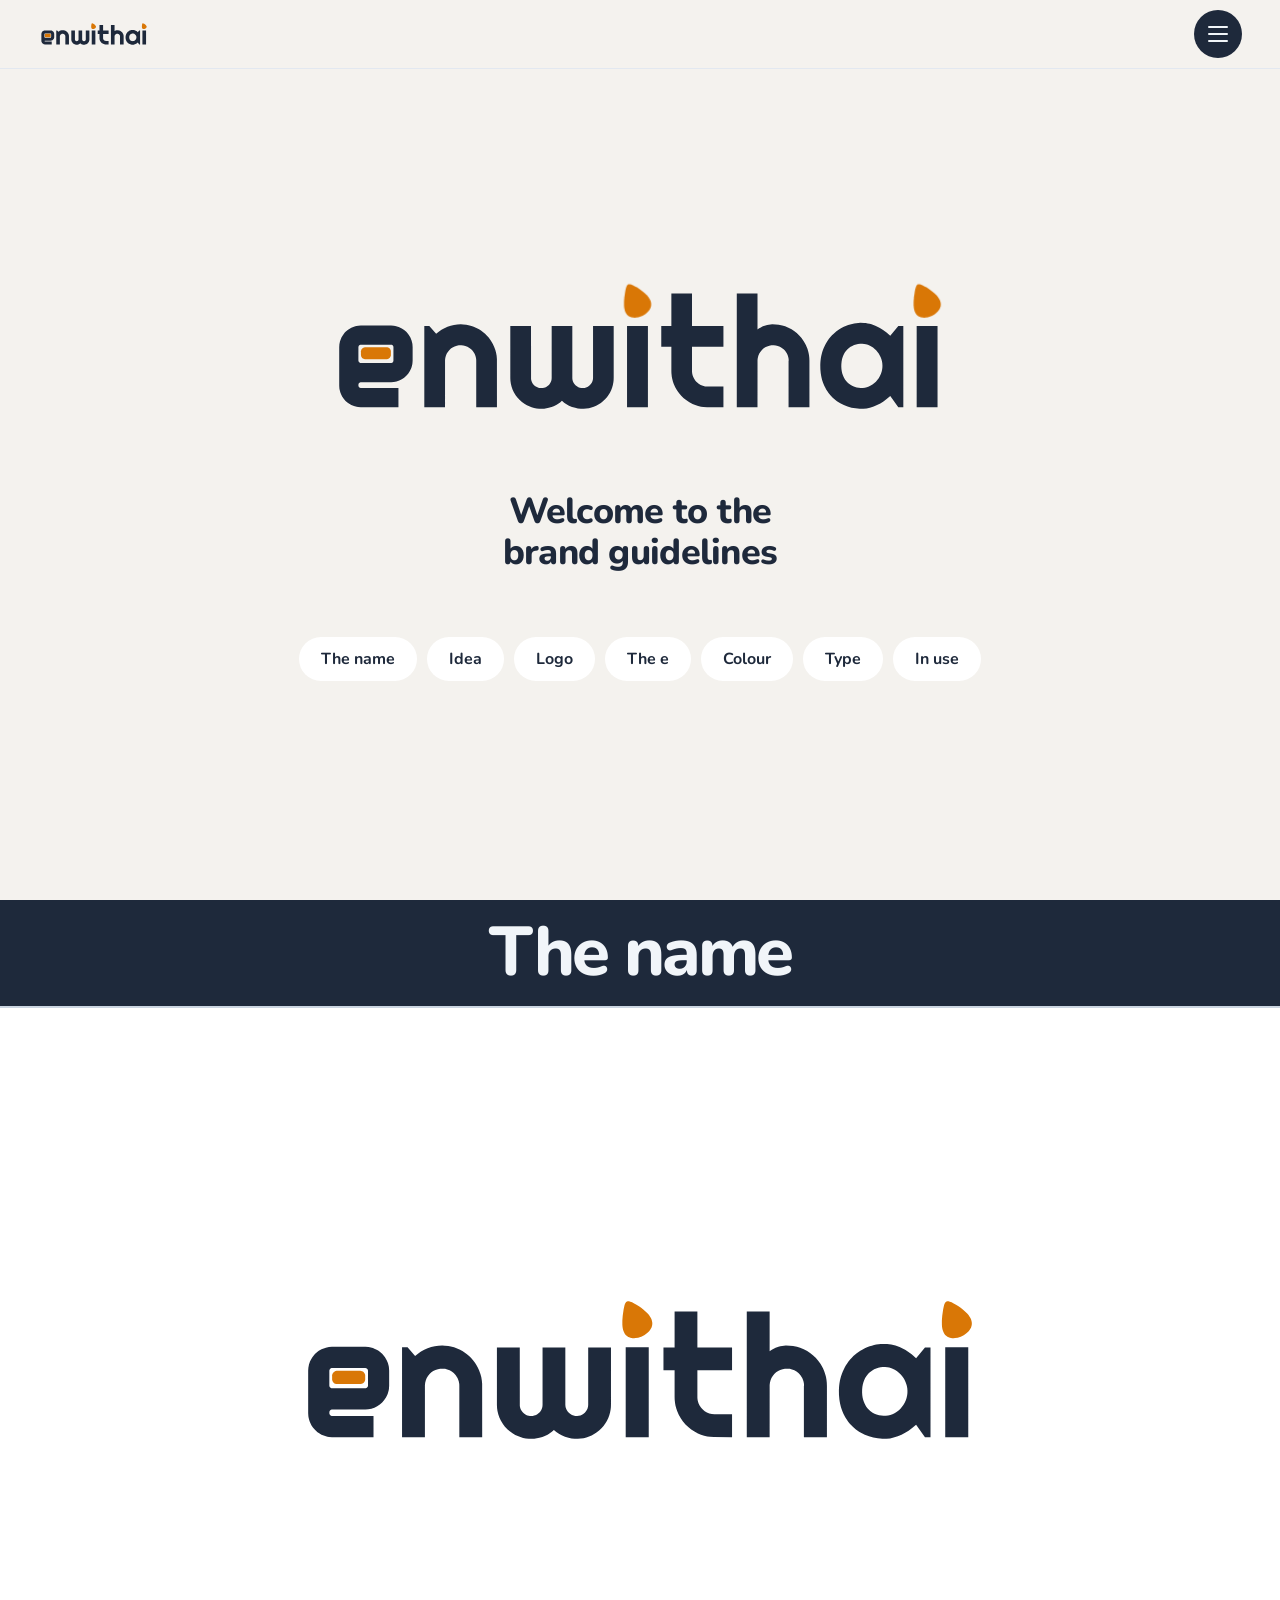
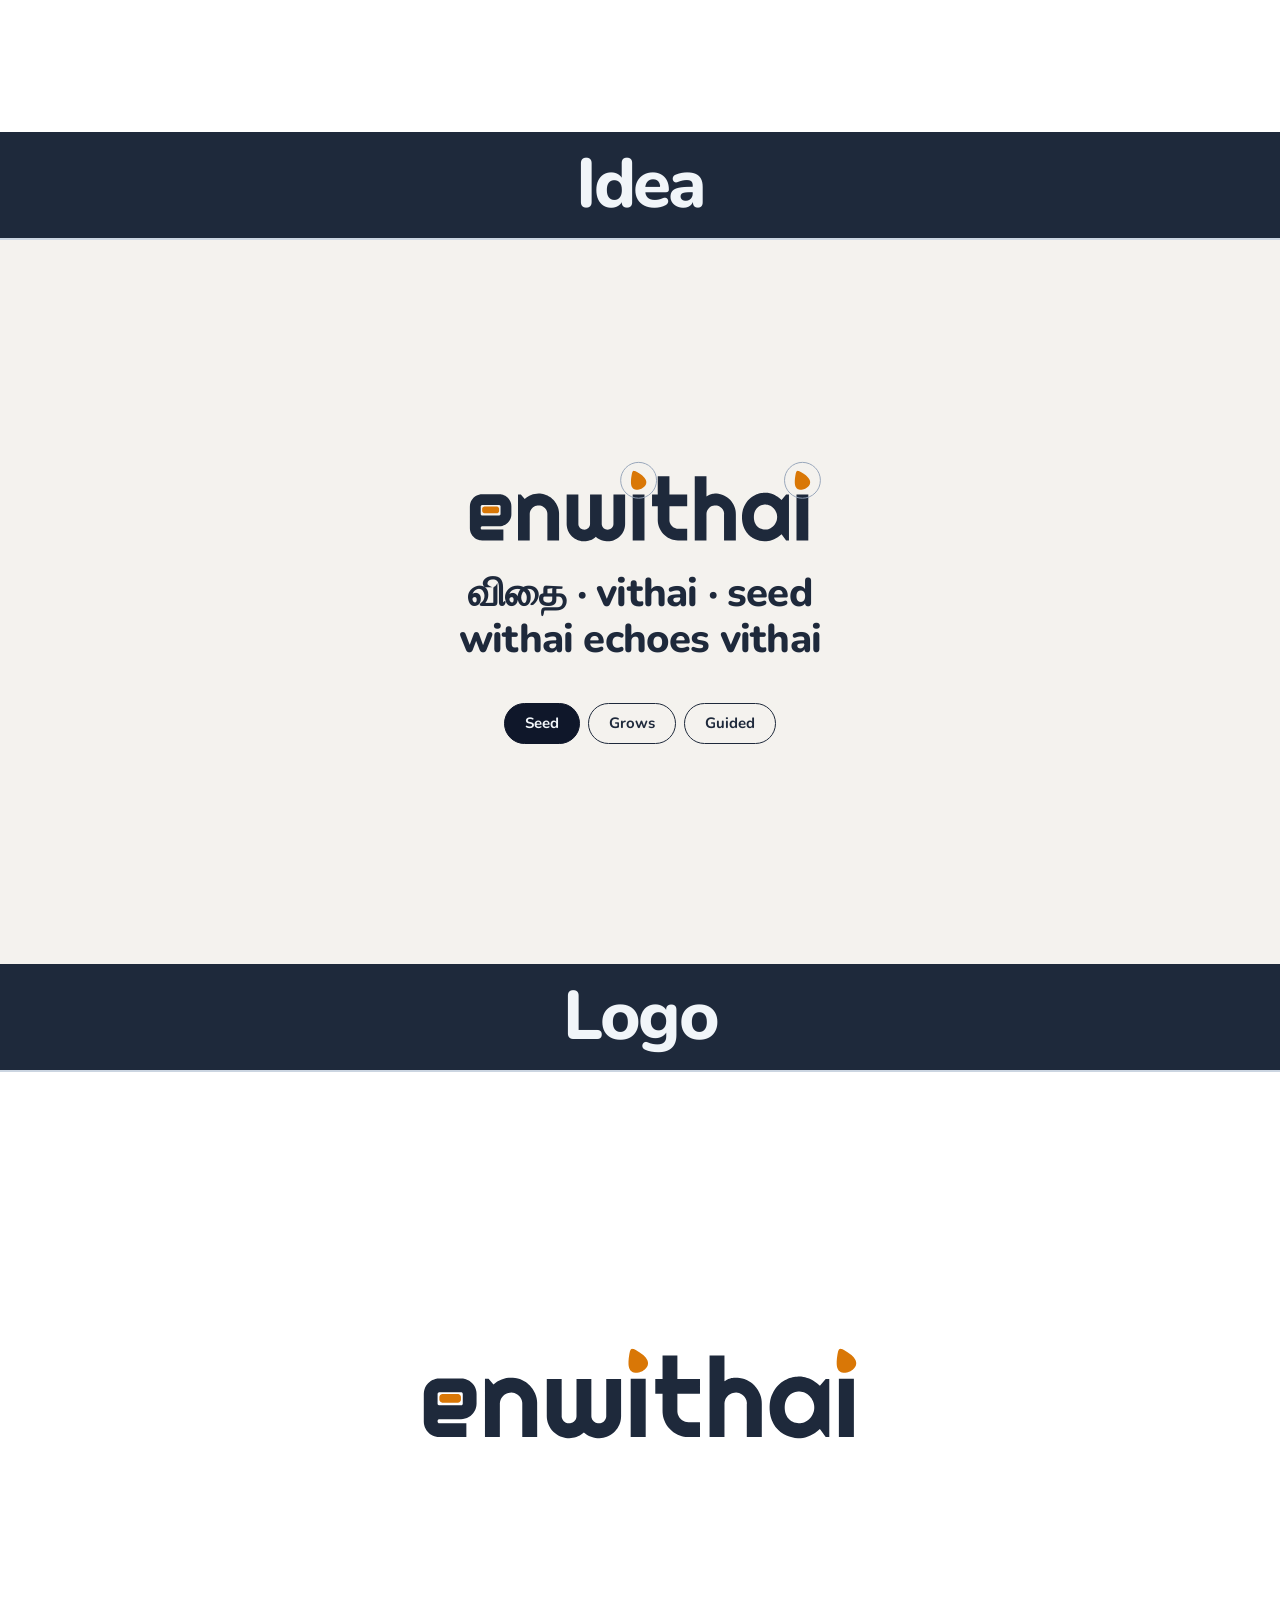
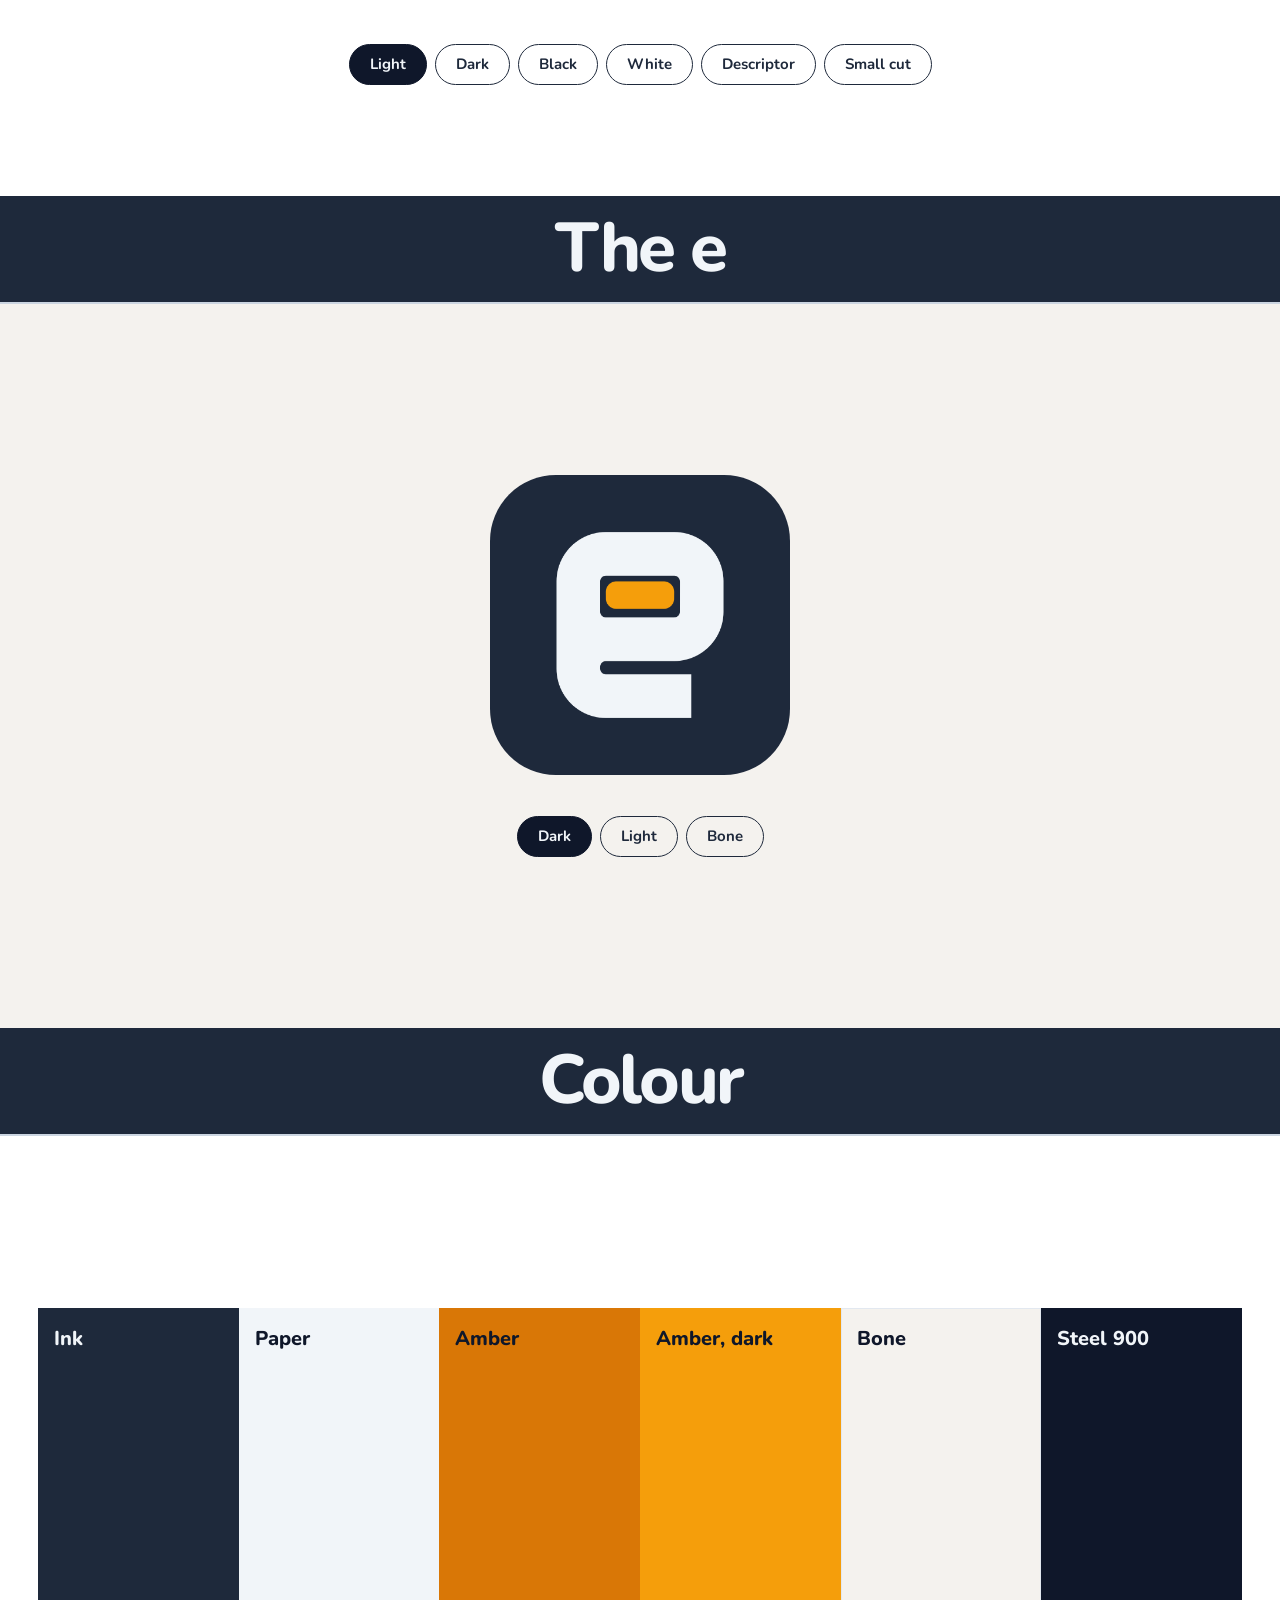
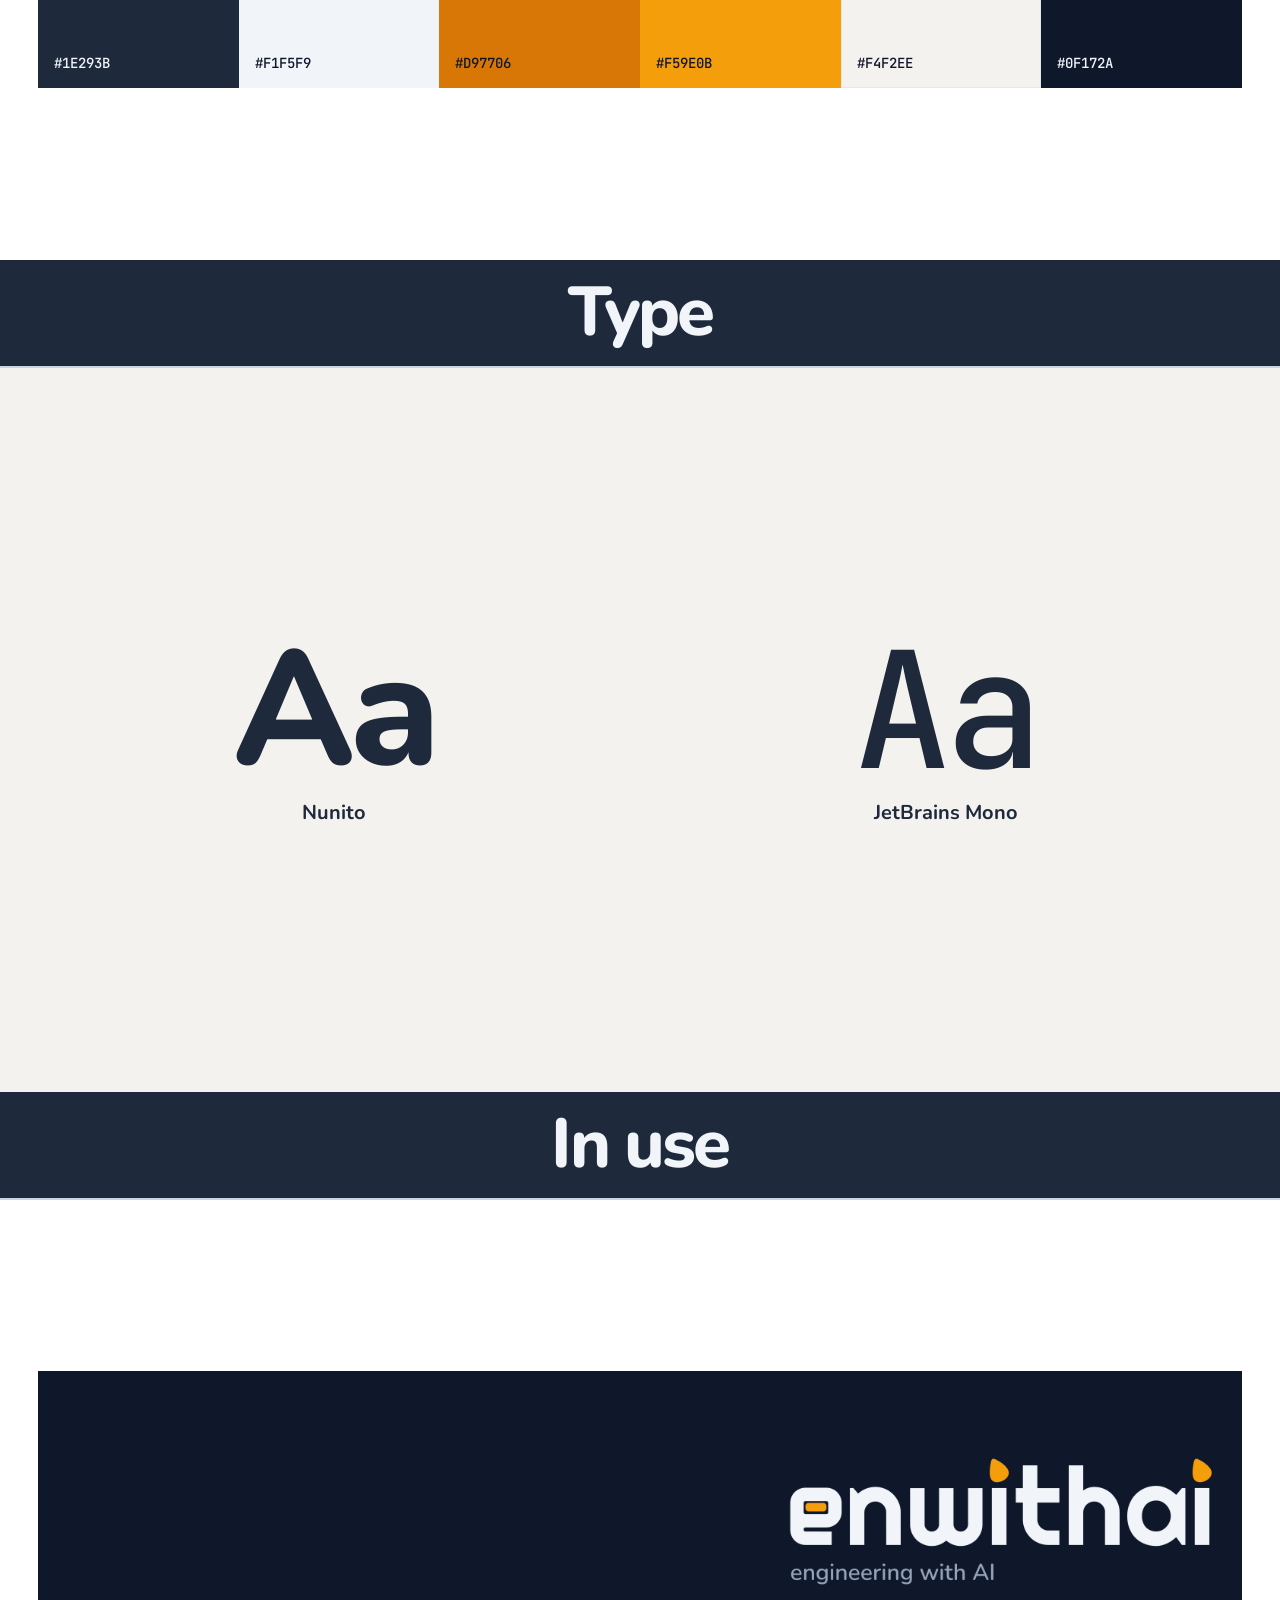
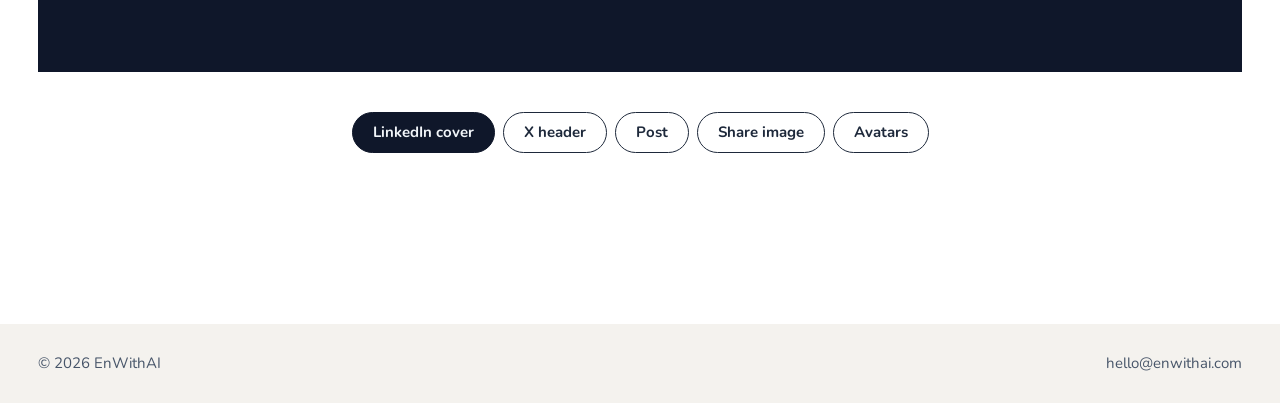
==== commit 5fd91ced: "Idea section: the seed story in three short steps; clearer header seeds Seed -> Grows -> Guided: vit" ====
--- a/index.html
+++ b/index.html
@@ -20,7 +20,7 @@
 <link rel="manifest" href="site.webmanifest">
 <link rel="preload" href="assets/fonts/Nunito-ExtraBold.woff2" as="font" type="font/woff2" crossorigin>
 <link rel="stylesheet" href="css/fonts.css?v=20">
-<link rel="stylesheet" href="css/brand.css?v=100">
+<link rel="stylesheet" href="css/brand.css?v=113">
 </head>
 <body>
 <header class="top">
@@ -29,9 +29,9 @@
     <nav aria-label="Sections"><a href="#the-name">The name</a><a href="#idea">Idea</a><a href="#logo">Logo</a><a href="#the-e">The e</a><a href="#colour">Colour</a><a href="#type">Type</a><a href="#in-use">In use</a></nav>
   </details>
 </header>
-<main id="top"><section class="landing"><div class="seedfield" data-n="36" aria-hidden="true"></div><a class="logo-link" href="#logo" aria-label="EnWithAI logo, go to the logo section"><svg class="build" viewBox="-23 -72.51 767.09 195.33" role="img" aria-label="enwithai"><defs><clipPath id="reveal"><rect class="reveal-rect" x="-23" y="-80" width="767.09" height="270"/></clipPath></defs><g clip-path="url(#reveal)"><path d="M441.40 73.25L438.54 72.99L435.82 72.31L433.23 71.22L430.88 69.81L428.78 68.12L427.73 67.05L426.77 65.90L425.29 63.66L424.11 61.17L423.62 59.71L423.25 58.20L423.01 56.65L422.90 55.06L422.89 25.48L460.56 25.48L460.56 0.73L422.89 0.73L422.89 -38.22L398.14 -38.22L398.14 0.73L386.04 0.73L386.04 25.48L398.14 25.48L398.14 54.41L398.23 57.39L398.62 61.02L399.14 63.85L400.06 67.31L401.01 70.01L402.76 73.92L404.84 77.60L407.23 81.02L409.95 84.21L412.96 87.13L416.23 89.74L419.74 92.03L423.49 94.00L426.80 95.39L430.20 96.48L433.70 97.28L436.56 97.71L440.98 97.99L460.56 98.00L460.56 73.25ZM501.42 41.36L501.71 38.89L502.41 36.23L503.37 33.96L504.76 31.64L506.44 29.55L508.43 27.72L510.66 26.21L512.87 25.11L515.52 24.23L517.99 23.78L520.87 23.67L523.34 23.91L525.71 24.48L528.26 25.50L530.59 26.84L532.69 28.50L533.96 29.77L535.10 31.15L536.10 32.64L536.83 33.96L537.58 35.65L538.15 37.40L538.55 39.20L538.74 40.74L538.80 42.31L538.62 42.31L538.62 98.00L563.64 98.00L563.64 42.31L563.49 38.60L563.16 35.70L562.64 32.86L562.13 30.77L561.27 28.02L560.51 26.01L559.34 23.38L558.03 20.87L556.59 18.46L554.16 15.07L551.43 11.92L548.41 9.05L545.70 6.90L542.21 4.61L538.47 2.63L534.49 1.00L531.07 -0.03L526.84 -0.89L523.21 -1.27L519.01 -1.34L516.98 -1.21L514.97 -0.95L512.97 -0.57L510.99 -0.07L507.86 1.03L504.78 2.57L502.90 3.75L501.40 4.82L501.40 -38.22L476.56 -38.22L476.56 98.00L501.40 98.00ZM126.86 41.36L127.15 38.89L127.85 36.23L128.81 33.96L130.19 31.64L131.88 29.55L133.86 27.72L135.84 26.36L138.31 25.11L140.96 24.23L143.43 23.78L146.31 23.67L148.78 23.91L151.15 24.48L153.69 25.50L156.03 26.84L158.13 28.50L159.40 29.77L160.54 31.15L161.54 32.64L162.27 33.96L163.02 35.65L163.59 37.40L163.99 39.20L164.18 40.74L164.24 42.31L164.24 98.00L189.08 98.00L189.03 40.08L188.70 36.42L188.08 32.86L187.16 29.39L185.67 25.34L184.14 22.11L182.76 19.65L181.24 17.30L179.14 14.52L176.83 11.92L174.83 9.97L172.18 7.73L169.93 6.10L167.57 4.61L164.46 2.94L161.18 1.50L158.49 0.55L155.04 -0.36L152.22 -0.89L148.62 -1.27L145.68 -1.36L141.58 -1.18L137.57 -0.63L133.64 0.30L129.80 1.59L126.10 3.23L122.60 5.18L119.30 7.44L116.19 10.01L108.01 0.55L102.00 0.55L102.00 98.00L126.84 98.00ZM660.54 12.28L655.70 8.12L651.45 5.04L649.06 3.55L646.95 2.37L642.59 0.28L638.09 -1.35L635.79 -2.00L633.46 -2.52L631.12 -2.89L629.17 -3.08L624.71 -3.16L622.18 -3.02L619.70 -2.77L617.25 -2.39L614.84 -1.90L612.46 -1.29L610.13 -0.56L607.84 0.28L604.85 1.58L601.99 3.05L599.93 4.27L596.02 6.98L592.39 10.08L590.69 11.77L589.07 13.54L587.05 16.04L585.63 18.01L584.31 20.07L583.08 22.21L580.89 26.74L579.93 29.12L579.09 31.57L578.38 34.07L577.79 36.63L577.32 39.25L576.97 41.93L576.75 44.67L576.65 47.46L576.75 52.40L577.19 57.18L577.62 59.94L578.17 62.62L578.84 65.21L579.64 67.73L580.55 70.16L581.58 72.50L582.69 74.75L583.89 76.91L585.18 78.97L586.56 80.94L588.04 82.82L589.60 84.61L591.25 86.31L592.98 87.91L594.78 89.41L596.65 90.81L598.59 92.12L600.61 93.33L604.85 95.45L609.36 97.17L614.04 98.47L618.88 99.33L623.86 99.77L628.38 99.77L632.28 99.36L636.12 98.54L640.65 97.10L644.70 95.41L648.62 93.38L652.37 91.04L656.57 87.95L660.54 84.62L670.18 98.00L676.19 98.00L676.19 0.73L670.18 0.73ZM651.11 50.10L650.83 52.60L650.18 55.47L649.37 57.88L648.14 60.60L646.68 63.14L645.23 65.16L643.32 67.35L641.51 69.04L639.23 70.78L637.12 72.08L634.88 73.18L632.55 74.02L630.15 74.57L627.68 74.85L625.15 74.86L622.68 74.64L620.28 74.21L617.57 73.43L615.35 72.54L613.27 71.43L611.03 69.89L609.27 68.34L607.67 66.59L606.24 64.64L604.80 62.12L603.76 59.74L602.92 57.17L602.41 54.90L602.06 52.50L601.86 49.46L601.90 46.32L602.18 43.35L602.70 40.54L603.31 38.34L604.09 36.26L605.19 33.95L606.24 32.17L607.67 30.23L609.27 28.48L611.03 26.93L612.93 25.59L614.99 24.45L617.19 23.52L619.49 22.80L621.87 22.29L624.32 22.00L626.84 21.93L629.34 22.12L631.36 22.49L633.73 23.18L635.64 23.98L637.84 25.15L639.90 26.51L641.83 28.05L643.60 29.77L645.23 31.66L646.68 33.68L647.95 35.84L649.04 38.14L649.94 40.54L650.50 42.57L650.95 45.05L651.15 47.56ZM68.73 67.12L71.95 66.03L75.00 64.52L77.83 62.63L80.39 60.39L82.63 57.83L84.52 55.00L86.03 51.95L86.63 50.36L87.51 47.07L87.78 45.39L88.00 42.19L88.00 25.81L87.78 22.61L87.51 20.93L86.63 17.64L85.32 14.50L83.62 11.55L82.63 10.17L80.39 7.61L77.83 5.37L76.45 4.38L75.00 3.48L71.95 1.97L70.36 1.37L67.07 0.49L65.39 0.22L62.19 0.00L25.81 0.00L22.61 0.22L19.27 0.88L16.05 1.97L14.50 2.68L11.55 4.38L10.17 5.37L7.61 7.61L6.45 8.85L4.38 11.55L2.68 14.50L1.97 16.05L0.88 19.27L0.22 22.61L0.00 25.81L0.00 72.19L0.22 75.39L0.49 77.07L1.37 80.36L1.97 81.95L3.48 85.00L4.38 86.45L5.37 87.83L7.61 90.39L10.17 92.63L11.55 93.62L14.50 95.32L17.64 96.63L20.93 97.51L22.61 97.78L25.81 98.00L71.00 98.00L71.00 75.00L25.80 74.99L24.68 74.69L23.88 74.12L23.23 73.15L23.01 72.20L23.06 70.41L23.51 69.33L24.33 68.51L24.85 68.23L25.61 68.03L62.19 68.00L65.39 67.78ZM25.22 44.90L24.33 44.49L23.62 43.83L23.16 42.96L23.00 42.00L23.01 25.80L23.17 25.04L23.51 24.34L24.03 23.75L24.68 23.31L25.42 23.06L26.19 23.00L62.20 23.01L62.96 23.17L63.66 23.51L64.25 24.03L64.69 24.68L64.94 25.42L65.00 26.19L64.99 42.20L64.83 42.96L64.49 43.66L63.97 44.25L63.32 44.69L62.58 44.94L61.81 45.00L26.00 45.00ZM370.04 98.00L370.04 0.55L345.01 0.55L345.01 98.00ZM717.21 98.00L717.21 0.55L692.19 0.55L692.19 98.00ZM304.26 63.00L304.09 64.85L303.64 66.62L302.91 68.29L301.86 69.98L300.58 71.48L299.23 72.64L297.54 73.68L295.85 74.41L294.08 74.87L292.22 75.06L290.13 74.96L288.35 74.59L286.65 73.95L284.93 72.98L283.54 71.88L282.18 70.45L281.07 68.82L280.19 67.00L279.67 65.25L279.43 63.21L279.42 0.73L254.67 0.73L254.67 62.79L254.57 64.45L254.30 65.85L253.87 67.19L253.29 68.47L252.45 69.82L251.59 70.90L250.59 71.88L249.33 72.87L248.13 73.59L246.84 74.19L245.48 74.65L244.08 74.94L242.63 75.06L240.95 75.01L239.54 74.79L238.18 74.41L236.88 73.86L235.67 73.19L234.54 72.40L233.38 71.33L232.47 70.29L231.70 69.16L231.04 67.93L230.52 66.62L230.16 65.25L229.96 63.83L229.92 0.73L205.08 0.73L205.09 63.42L205.26 66.55L205.69 69.61L206.54 73.18L207.75 76.64L209.30 79.96L211.44 83.54L213.56 86.38L216.38 89.41L219.04 91.73L222.42 94.12L225.01 95.60L227.74 96.91L230.59 97.99L233.52 98.83L236.55 99.41L239.66 99.74L242.79 99.82L245.67 99.67L248.49 99.31L251.24 98.75L254.48 97.79L257.10 96.77L260.11 95.29L262.50 93.84L264.78 92.19L266.96 90.36L269.62 92.54L272.44 94.44L275.40 96.06L279.04 97.61L282.82 98.75L286.13 99.40L289.51 99.75L293.08 99.80L296.23 99.57L299.29 99.09L302.28 98.36L305.17 97.37L307.98 96.15L311.15 94.43L313.63 92.80L316.41 90.60L318.97 88.15L320.90 85.92L322.98 83.05L324.51 80.49L326.10 77.21L327.19 74.35L328.02 71.41L328.69 67.79L328.93 65.31L329.01 62.79L329.01 0.73L304.26 0.73Z" fill="#1E293B"/><path d="M61.97 35.54L61.94 30.69L61.68 29.65L61.35 28.91L60.75 28.01L60.19 27.42L59.33 26.78L58.60 26.42L57.57 26.11L56.50 26.00L30.96 26.03L29.65 26.32L28.44 26.93L27.42 27.81L26.65 28.91L26.24 29.90L26.03 30.96L26.03 35.54L26.24 36.60L26.53 37.35L27.08 38.28L27.61 38.89L28.22 39.42L29.15 39.97L30.69 40.44L57.04 40.47L58.35 40.18L59.56 39.57L60.58 38.69L61.35 37.59L61.76 36.60Z" fill="#D97706"/></g><path class="seed s1" d="M346.38 -49.28L345.57 -48.75L344.91 -47.95L344.31 -46.76L343.80 -45.26L343.24 -43.06L342.73 -40.44L341.77 -33.68L341.37 -28.48L341.38 -23.84L341.58 -21.62L341.84 -19.98L342.32 -17.98L342.83 -16.52L343.45 -15.20L344.16 -14.03L345.01 -12.95L345.68 -12.27L346.73 -11.41L347.86 -10.73L348.75 -10.31L350.05 -9.86L352.55 -9.43L354.08 -9.37L355.71 -9.47L358.53 -9.96L360.22 -10.43L361.89 -11.04L363.53 -11.77L365.11 -12.62L366.61 -13.57L368.02 -14.61L369.30 -15.74L370.46 -16.94L371.47 -18.20L372.29 -19.48L372.97 -20.83L373.34 -21.80L373.70 -23.16L373.89 -24.57L373.92 -25.57L373.79 -27.00L373.49 -28.42L373.02 -29.84L372.38 -31.23L371.32 -33.03L370.34 -34.40L368.89 -36.11L365.94 -38.99L364.12 -40.52L361.78 -42.30L359.43 -43.93L356.72 -45.66L354.20 -47.11L351.94 -48.25L350.00 -49.04L348.62 -49.42L347.38 -49.51Z" fill="#D97706"/><path class="seed s2" d="M693.56 -49.28L692.74 -48.75L692.09 -47.95L691.49 -46.76L690.97 -45.26L690.41 -43.06L689.90 -40.44L688.94 -33.68L688.54 -28.48L688.56 -23.84L688.75 -21.62L689.01 -19.98L689.50 -17.98L690.01 -16.52L690.62 -15.20L691.33 -14.03L692.18 -12.95L692.85 -12.27L693.91 -11.41L695.04 -10.73L695.92 -10.31L697.23 -9.86L699.72 -9.43L701.26 -9.37L702.89 -9.47L705.71 -9.96L707.39 -10.43L709.07 -11.04L710.70 -11.77L712.28 -12.62L713.79 -13.57L715.19 -14.61L716.48 -15.74L717.64 -16.94L718.64 -18.20L719.47 -19.48L720.15 -20.83L720.51 -21.80L720.87 -23.16L721.07 -24.57L721.09 -25.57L720.97 -27.00L720.67 -28.42L720.19 -29.84L719.56 -31.23L718.49 -33.03L717.51 -34.40L716.06 -36.11L713.11 -38.99L711.29 -40.52L708.96 -42.30L706.61 -43.93L703.89 -45.66L701.37 -47.11L699.11 -48.25L697.18 -49.04L695.79 -49.42L694.56 -49.51Z" fill="#D97706"/></svg></a><h1 class="welcome"><span class="w" style="--i:0">Welcome</span> <span class="w" style="--i:1">to</span> <span class="w" style="--i:2">the</span><br><span class="w" style="--i:3">brand</span> <span class="w" style="--i:4">guidelines</span></h1><nav class="lps" aria-label="Sections"><a class="lp" href="#the-name">The name</a><a class="lp" href="#idea">Idea</a><a class="lp" href="#logo">Logo</a><a class="lp" href="#the-e">The e</a><a class="lp" href="#colour">Colour</a><a class="lp" href="#type">Type</a><a class="lp" href="#in-use">In use</a></nav></section><section class="slide" id="the-name"><header class="title"><div class="seedfield" data-n="7" aria-hidden="true"></div><h1><span class="w" style="--i:0">The</span> <span class="w" style="--i:1">name</span></h1></header><section class="blk "><div class="stage"><div class="test"><img src="assets/logo/enwithai-wordmark-light.svg" alt="enwithai wordmark" loading="lazy"></div></div></section></section><section class="slide" id="idea"><header class="title"><div class="seedfield" data-n="7" aria-hidden="true"></div><h1><span class="w" style="--i:0">Idea</span></h1></header><section class="blk "><div class="stage"><div class="seedwrap"><svg viewBox="-23 -72.51 767.09 195.33" role="img" aria-label="enwithai: the two i-dots are seeds"><path d="M441.40 73.25L438.54 72.99L435.82 72.31L433.23 71.22L430.88 69.81L428.78 68.12L427.73 67.05L426.77 65.90L425.29 63.66L424.11 61.17L423.62 59.71L423.25 58.20L423.01 56.65L422.90 55.06L422.89 25.48L460.56 25.48L460.56 0.73L422.89 0.73L422.89 -38.22L398.14 -38.22L398.14 0.73L386.04 0.73L386.04 25.48L398.14 25.48L398.14 54.41L398.23 57.39L398.62 61.02L399.14 63.85L400.06 67.31L401.01 70.01L402.76 73.92L404.84 77.60L407.23 81.02L409.95 84.21L412.96 87.13L416.23 89.74L419.74 92.03L423.49 94.00L426.80 95.39L430.20 96.48L433.70 97.28L436.56 97.71L440.98 97.99L460.56 98.00L460.56 73.25ZM501.42 41.36L501.71 38.89L502.41 36.23L503.37 33.96L504.76 31.64L506.44 29.55L508.43 27.72L510.66 26.21L512.87 25.11L515.52 24.23L517.99 23.78L520.87 23.67L523.34 23.91L525.71 24.48L528.26 25.50L530.59 26.84L532.69 28.50L533.96 29.77L535.10 31.15L536.10 32.64L536.83 33.96L537.58 35.65L538.15 37.40L538.55 39.20L538.74 40.74L538.80 42.31L538.62 42.31L538.62 98.00L563.64 98.00L563.64 42.31L563.49 38.60L563.16 35.70L562.64 32.86L562.13 30.77L561.27 28.02L560.51 26.01L559.34 23.38L558.03 20.87L556.59 18.46L554.16 15.07L551.43 11.92L548.41 9.05L545.70 6.90L542.21 4.61L538.47 2.63L534.49 1.00L531.07 -0.03L526.84 -0.89L523.21 -1.27L519.01 -1.34L516.98 -1.21L514.97 -0.95L512.97 -0.57L510.99 -0.07L507.86 1.03L504.78 2.57L502.90 3.75L501.40 4.82L501.40 -38.22L476.56 -38.22L476.56 98.00L501.40 98.00ZM126.86 41.36L127.15 38.89L127.85 36.23L128.81 33.96L130.19 31.64L131.88 29.55L133.86 27.72L135.84 26.36L138.31 25.11L140.96 24.23L143.43 23.78L146.31 23.67L148.78 23.91L151.15 24.48L153.69 25.50L156.03 26.84L158.13 28.50L159.40 29.77L160.54 31.15L161.54 32.64L162.27 33.96L163.02 35.65L163.59 37.40L163.99 39.20L164.18 40.74L164.24 42.31L164.24 98.00L189.08 98.00L189.03 40.08L188.70 36.42L188.08 32.86L187.16 29.39L185.67 25.34L184.14 22.11L182.76 19.65L181.24 17.30L179.14 14.52L176.83 11.92L174.83 9.97L172.18 7.73L169.93 6.10L167.57 4.61L164.46 2.94L161.18 1.50L158.49 0.55L155.04 -0.36L152.22 -0.89L148.62 -1.27L145.68 -1.36L141.58 -1.18L137.57 -0.63L133.64 0.30L129.80 1.59L126.10 3.23L122.60 5.18L119.30 7.44L116.19 10.01L108.01 0.55L102.00 0.55L102.00 98.00L126.84 98.00ZM660.54 12.28L655.70 8.12L651.45 5.04L649.06 3.55L646.95 2.37L642.59 0.28L638.09 -1.35L635.79 -2.00L633.46 -2.52L631.12 -2.89L629.17 -3.08L624.71 -3.16L622.18 -3.02L619.70 -2.77L617.25 -2.39L614.84 -1.90L612.46 -1.29L610.13 -0.56L607.84 0.28L604.85 1.58L601.99 3.05L599.93 4.27L596.02 6.98L592.39 10.08L590.69 11.77L589.07 13.54L587.05 16.04L585.63 18.01L584.31 20.07L583.08 22.21L580.89 26.74L579.93 29.12L579.09 31.57L578.38 34.07L577.79 36.63L577.32 39.25L576.97 41.93L576.75 44.67L576.65 47.46L576.75 52.40L577.19 57.18L577.62 59.94L578.17 62.62L578.84 65.21L579.64 67.73L580.55 70.16L581.58 72.50L582.69 74.75L583.89 76.91L585.18 78.97L586.56 80.94L588.04 82.82L589.60 84.61L591.25 86.31L592.98 87.91L594.78 89.41L596.65 90.81L598.59 92.12L600.61 93.33L604.85 95.45L609.36 97.17L614.04 98.47L618.88 99.33L623.86 99.77L628.38 99.77L632.28 99.36L636.12 98.54L640.65 97.10L644.70 95.41L648.62 93.38L652.37 91.04L656.57 87.95L660.54 84.62L670.18 98.00L676.19 98.00L676.19 0.73L670.18 0.73ZM651.11 50.10L650.83 52.60L650.18 55.47L649.37 57.88L648.14 60.60L646.68 63.14L645.23 65.16L643.32 67.35L641.51 69.04L639.23 70.78L637.12 72.08L634.88 73.18L632.55 74.02L630.15 74.57L627.68 74.85L625.15 74.86L622.68 74.64L620.28 74.21L617.57 73.43L615.35 72.54L613.27 71.43L611.03 69.89L609.27 68.34L607.67 66.59L606.24 64.64L604.80 62.12L603.76 59.74L602.92 57.17L602.41 54.90L602.06 52.50L601.86 49.46L601.90 46.32L602.18 43.35L602.70 40.54L603.31 38.34L604.09 36.26L605.19 33.95L606.24 32.17L607.67 30.23L609.27 28.48L611.03 26.93L612.93 25.59L614.99 24.45L617.19 23.52L619.49 22.80L621.87 22.29L624.32 22.00L626.84 21.93L629.34 22.12L631.36 22.49L633.73 23.18L635.64 23.98L637.84 25.15L639.90 26.51L641.83 28.05L643.60 29.77L645.23 31.66L646.68 33.68L647.95 35.84L649.04 38.14L649.94 40.54L650.50 42.57L650.95 45.05L651.15 47.56ZM68.73 67.12L71.95 66.03L75.00 64.52L77.83 62.63L80.39 60.39L82.63 57.83L84.52 55.00L86.03 51.95L86.63 50.36L87.51 47.07L87.78 45.39L88.00 42.19L88.00 25.81L87.78 22.61L87.51 20.93L86.63 17.64L85.32 14.50L83.62 11.55L82.63 10.17L80.39 7.61L77.83 5.37L76.45 4.38L75.00 3.48L71.95 1.97L70.36 1.37L67.07 0.49L65.39 0.22L62.19 0.00L25.81 0.00L22.61 0.22L19.27 0.88L16.05 1.97L14.50 2.68L11.55 4.38L10.17 5.37L7.61 7.61L6.45 8.85L4.38 11.55L2.68 14.50L1.97 16.05L0.88 19.27L0.22 22.61L0.00 25.81L0.00 72.19L0.22 75.39L0.49 77.07L1.37 80.36L1.97 81.95L3.48 85.00L4.38 86.45L5.37 87.83L7.61 90.39L10.17 92.63L11.55 93.62L14.50 95.32L17.64 96.63L20.93 97.51L22.61 97.78L25.81 98.00L71.00 98.00L71.00 75.00L25.80 74.99L24.68 74.69L23.88 74.12L23.23 73.15L23.01 72.20L23.06 70.41L23.51 69.33L24.33 68.51L24.85 68.23L25.61 68.03L62.19 68.00L65.39 67.78ZM25.22 44.90L24.33 44.49L23.62 43.83L23.16 42.96L23.00 42.00L23.01 25.80L23.17 25.04L23.51 24.34L24.03 23.75L24.68 23.31L25.42 23.06L26.19 23.00L62.20 23.01L62.96 23.17L63.66 23.51L64.25 24.03L64.69 24.68L64.94 25.42L65.00 26.19L64.99 42.20L64.83 42.96L64.49 43.66L63.97 44.25L63.32 44.69L62.58 44.94L61.81 45.00L26.00 45.00ZM370.04 98.00L370.04 0.55L345.01 0.55L345.01 98.00ZM717.21 98.00L717.21 0.55L692.19 0.55L692.19 98.00ZM304.26 63.00L304.09 64.85L303.64 66.62L302.91 68.29L301.86 69.98L300.58 71.48L299.23 72.64L297.54 73.68L295.85 74.41L294.08 74.87L292.22 75.06L290.13 74.96L288.35 74.59L286.65 73.95L284.93 72.98L283.54 71.88L282.18 70.45L281.07 68.82L280.19 67.00L279.67 65.25L279.43 63.21L279.42 0.73L254.67 0.73L254.67 62.79L254.57 64.45L254.30 65.85L253.87 67.19L253.29 68.47L252.45 69.82L251.59 70.90L250.59 71.88L249.33 72.87L248.13 73.59L246.84 74.19L245.48 74.65L244.08 74.94L242.63 75.06L240.95 75.01L239.54 74.79L238.18 74.41L236.88 73.86L235.67 73.19L234.54 72.40L233.38 71.33L232.47 70.29L231.70 69.16L231.04 67.93L230.52 66.62L230.16 65.25L229.96 63.83L229.92 0.73L205.08 0.73L205.09 63.42L205.26 66.55L205.69 69.61L206.54 73.18L207.75 76.64L209.30 79.96L211.44 83.54L213.56 86.38L216.38 89.41L219.04 91.73L222.42 94.12L225.01 95.60L227.74 96.91L230.59 97.99L233.52 98.83L236.55 99.41L239.66 99.74L242.79 99.82L245.67 99.67L248.49 99.31L251.24 98.75L254.48 97.79L257.10 96.77L260.11 95.29L262.50 93.84L264.78 92.19L266.96 90.36L269.62 92.54L272.44 94.44L275.40 96.06L279.04 97.61L282.82 98.75L286.13 99.40L289.51 99.75L293.08 99.80L296.23 99.57L299.29 99.09L302.28 98.36L305.17 97.37L307.98 96.15L311.15 94.43L313.63 92.80L316.41 90.60L318.97 88.15L320.90 85.92L322.98 83.05L324.51 80.49L326.10 77.21L327.19 74.35L328.02 71.41L328.69 67.79L328.93 65.31L329.01 62.79L329.01 0.73L304.26 0.73Z" fill="#1E293B"/><path d="M61.97 35.54L61.94 30.69L61.68 29.65L61.35 28.91L60.75 28.01L60.19 27.42L59.33 26.78L58.60 26.42L57.57 26.11L56.50 26.00L30.96 26.03L29.65 26.32L28.44 26.93L27.42 27.81L26.65 28.91L26.24 29.90L26.03 30.96L26.03 35.54L26.24 36.60L26.53 37.35L27.08 38.28L27.61 38.89L28.22 39.42L29.15 39.97L30.69 40.44L57.04 40.47L58.35 40.18L59.56 39.57L60.58 38.69L61.35 37.59L61.76 36.60Z" fill="#D97706"/><path d="M346.38 -49.28L345.57 -48.75L344.91 -47.95L344.31 -46.76L343.80 -45.26L343.24 -43.06L342.73 -40.44L341.77 -33.68L341.37 -28.48L341.38 -23.84L341.58 -21.62L341.84 -19.98L342.32 -17.98L342.83 -16.52L343.45 -15.20L344.16 -14.03L345.01 -12.95L345.68 -12.27L346.73 -11.41L347.86 -10.73L348.75 -10.31L350.05 -9.86L352.55 -9.43L354.08 -9.37L355.71 -9.47L358.53 -9.96L360.22 -10.43L361.89 -11.04L363.53 -11.77L365.11 -12.62L366.61 -13.57L368.02 -14.61L369.30 -15.74L370.46 -16.94L371.47 -18.20L372.29 -19.48L372.97 -20.83L373.34 -21.80L373.70 -23.16L373.89 -24.57L373.92 -25.57L373.79 -27.00L373.49 -28.42L373.02 -29.84L372.38 -31.23L371.32 -33.03L370.34 -34.40L368.89 -36.11L365.94 -38.99L364.12 -40.52L361.78 -42.30L359.43 -43.93L356.72 -45.66L354.20 -47.11L351.94 -48.25L350.00 -49.04L348.62 -49.42L347.38 -49.51ZM693.56 -49.28L692.74 -48.75L692.09 -47.95L691.49 -46.76L690.97 -45.26L690.41 -43.06L689.90 -40.44L688.94 -33.68L688.54 -28.48L688.56 -23.84L688.75 -21.62L689.01 -19.98L689.50 -17.98L690.01 -16.52L690.62 -15.20L691.33 -14.03L692.18 -12.95L692.85 -12.27L693.91 -11.41L695.04 -10.73L695.92 -10.31L697.23 -9.86L699.72 -9.43L701.26 -9.37L702.89 -9.47L705.71 -9.96L707.39 -10.43L709.07 -11.04L710.70 -11.77L712.28 -12.62L713.79 -13.57L715.19 -14.61L716.48 -15.74L717.64 -16.94L718.64 -18.20L719.47 -19.48L720.15 -20.83L720.51 -21.80L720.87 -23.16L721.07 -24.57L721.09 -25.57L720.97 -27.00L720.67 -28.42L720.19 -29.84L719.56 -31.23L718.49 -33.03L717.51 -34.40L716.06 -36.11L713.11 -38.99L711.29 -40.52L708.96 -42.30L706.61 -43.93L703.89 -45.66L701.37 -47.11L699.11 -48.25L697.18 -49.04L695.79 -49.42L694.56 -49.51Z" fill="#D97706"/><circle class="ring" cx="357.6" cy="-29.5" r="38"/><circle class="ring r2" cx="704.8" cy="-29.5" r="38"/></svg><p class="lines"><span class="w" style="--i:0">vithai</span> <span class="w" style="--i:1">·</span> <span class="w" style="--i:2">seed</span><br><span class="w" style="--i:3">en</span> <span class="w" style="--i:4">vithai</span> <span class="w" style="--i:5">·</span> <span class="w" style="--i:6">my</span> <span class="w" style="--i:7">seed</span></p></div></div></section></section><section class="slide" id="logo"><header class="title"><div class="seedfield" data-n="7" aria-hidden="true"></div><h1><span class="w" style="--i:0">Logo</span></h1></header><section class="blk "><div class="tabs" data-group="lg"><input class="tab-radio" type="radio" name="lg" id="lg-0" checked><input class="tab-radio" type="radio" name="lg" id="lg-1"><input class="tab-radio" type="radio" name="lg" id="lg-2"><input class="tab-radio" type="radio" name="lg" id="lg-3"><input class="tab-radio" type="radio" name="lg" id="lg-4"><input class="tab-radio" type="radio" name="lg" id="lg-5"><div class="stage"><div class="panel" id="lg-p0"><div class="ground g-white"><img src="assets/logo/enwithai-wordmark-light.svg" alt="Wordmark, light" loading="lazy"></div></div><div class="panel" id="lg-p1"><div class="ground g-steel"><img src="assets/logo/enwithai-wordmark-descriptor-dark.svg" alt="Wordmark, dark" loading="lazy"></div></div><div class="panel" id="lg-p2"><div class="ground g-white"><img src="assets/logo/enwithai-wordmark-mono-black.svg" alt="Wordmark, black" loading="lazy"></div></div><div class="panel" id="lg-p3"><div class="ground g-black"><img src="assets/logo/enwithai-wordmark-mono-white.svg" alt="Wordmark, white" loading="lazy"></div></div><div class="panel" id="lg-p4"><div class="ground g-white"><img src="assets/logo/enwithai-wordmark-descriptor-light.svg" alt="Wordmark with descriptor" loading="lazy"></div></div><div class="panel" id="lg-p5"><div class="ground g-white"><img src="assets/logo/enwithai-wordmark-small-light.svg" alt="Small cut at 147 px" width="147" loading="lazy"></div></div></div><div class="pills" role="group"><label class="pill" for="lg-0">Light</label><label class="pill" for="lg-1">Dark</label><label class="pill" for="lg-2">Black</label><label class="pill" for="lg-3">White</label><label class="pill" for="lg-4">Descriptor</label><label class="pill" for="lg-5">Small cut</label></div></div></section></section><section class="slide" id="the-e"><header class="title"><div class="seedfield" data-n="7" aria-hidden="true"></div><h1><span class="w" style="--i:0">The</span> <span class="w" style="--i:1">e</span></h1></header><section class="blk "><div class="tabs" data-group="ic"><input class="tab-radio" type="radio" name="ic" id="ic-0" checked><input class="tab-radio" type="radio" name="ic" id="ic-1"><input class="tab-radio" type="radio" name="ic" id="ic-2"><div class="stage"><div class="panel" id="ic-p0"><div class="icon"><img src="assets/mark/enwithai-app-icon-dark-512.png" alt="App icon on ink" loading="lazy"></div></div><div class="panel" id="ic-p1"><div class="icon"><img src="assets/mark/enwithai-app-icon-light-512.png" alt="App icon on white" loading="lazy"></div></div><div class="panel" id="ic-p2"><div class="icon"><img src="assets/mark/enwithai-app-icon-bone-512.png" alt="App icon on bone" loading="lazy"></div></div></div><div class="pills" role="group"><label class="pill" for="ic-0">Dark</label><label class="pill" for="ic-1">Light</label><label class="pill" for="ic-2">Bone</label></div></div></section></section><section class="slide" id="colour"><header class="title"><div class="seedfield" data-n="7" aria-hidden="true"></div><h1><span class="w" style="--i:0">Colour</span></h1></header><section class="blk "><div class="swatches"><button type="button" class="sw l" style="background:#1E293B" data-hex="#1E293B" aria-label="Ink, copy #1E293B"><b>Ink</b><code>#1E293B</code></button><button type="button" class="sw d" style="background:#F1F5F9" data-hex="#F1F5F9" aria-label="Paper, copy #F1F5F9"><b>Paper</b><code>#F1F5F9</code></button><button type="button" class="sw d" style="background:#D97706" data-hex="#D97706" aria-label="Amber, copy #D97706"><b>Amber</b><code>#D97706</code></button><button type="button" class="sw d" style="background:#F59E0B" data-hex="#F59E0B" aria-label="Amber, dark, copy #F59E0B"><b>Amber, dark</b><code>#F59E0B</code></button><button type="button" class="sw d" style="background:#F4F2EE;box-shadow:inset 0 0 0 1px #E2E8F0" data-hex="#F4F2EE" aria-label="Bone, copy #F4F2EE"><b>Bone</b><code>#F4F2EE</code></button><button type="button" class="sw l" style="background:#0F172A" data-hex="#0F172A" aria-label="Steel 900, copy #0F172A"><b>Steel 900</b><code>#0F172A</code></button></div></section></section><section class="slide" id="type"><header class="title"><div class="seedfield" data-n="7" aria-hidden="true"></div><h1><span class="w" style="--i:0">Type</span></h1></header><section class="blk "><div class="faces"><div class="face"><div class="aa">Aa</div><h3>Nunito</h3></div><div class="face mono"><div class="aa">Aa</div><h3>JetBrains Mono</h3></div></div></section></section><section class="slide" id="in-use"><header class="title"><div class="seedfield" data-n="7" aria-hidden="true"></div><h1><span class="w" style="--i:0">In</span> <span class="w" style="--i:1">use</span></h1></header><section class="blk "><div class="tabs" data-group="iu"><input class="tab-radio" type="radio" name="iu" id="iu-0" checked><input class="tab-radio" type="radio" name="iu" id="iu-1"><input class="tab-radio" type="radio" name="iu" id="iu-2"><input class="tab-radio" type="radio" name="iu" id="iu-3"><input class="tab-radio" type="radio" name="iu" id="iu-4"><div class="stage"><div class="panel" id="iu-p0"><img src="assets/inuse/linkedin-cover.png" alt="LinkedIn cover" loading="lazy"></div><div class="panel" id="iu-p1"><img src="assets/inuse/x-header.png" alt="X header" loading="lazy"></div><div class="panel" id="iu-p2"><img src="assets/inuse/post-brand-card.png" alt="Brand card post" loading="lazy"></div><div class="panel" id="iu-p3"><img src="og-image.png" alt="Share image" loading="lazy"></div><div class="panel" id="iu-p4"><div class="avatars"><img src="assets/inuse/avatar-dark.png" alt="Dark avatar" loading="lazy"><img src="assets/inuse/avatar-light.png" alt="Light avatar" loading="lazy"></div></div></div><div class="pills" role="group"><label class="pill" for="iu-0">LinkedIn cover</label><label class="pill" for="iu-1">X header</label><label class="pill" for="iu-2">Post</label><label class="pill" for="iu-3">Share image</label><label class="pill" for="iu-4">Avatars</label></div></div></section></section></main>
+<main id="top"><section class="landing"><div class="seedfield" data-n="36" aria-hidden="true"></div><a class="logo-link" href="#logo" aria-label="EnWithAI logo, go to the logo section"><svg class="build" viewBox="-23 -72.51 767.09 195.33" role="img" aria-label="enwithai"><defs><clipPath id="reveal"><rect class="reveal-rect" x="-23" y="-80" width="767.09" height="270"/></clipPath></defs><g clip-path="url(#reveal)"><path d="M441.40 73.25L438.54 72.99L435.82 72.31L433.23 71.22L430.88 69.81L428.78 68.12L427.73 67.05L426.77 65.90L425.29 63.66L424.11 61.17L423.62 59.71L423.25 58.20L423.01 56.65L422.90 55.06L422.89 25.48L460.56 25.48L460.56 0.73L422.89 0.73L422.89 -38.22L398.14 -38.22L398.14 0.73L386.04 0.73L386.04 25.48L398.14 25.48L398.14 54.41L398.23 57.39L398.62 61.02L399.14 63.85L400.06 67.31L401.01 70.01L402.76 73.92L404.84 77.60L407.23 81.02L409.95 84.21L412.96 87.13L416.23 89.74L419.74 92.03L423.49 94.00L426.80 95.39L430.20 96.48L433.70 97.28L436.56 97.71L440.98 97.99L460.56 98.00L460.56 73.25ZM501.42 41.36L501.71 38.89L502.41 36.23L503.37 33.96L504.76 31.64L506.44 29.55L508.43 27.72L510.66 26.21L512.87 25.11L515.52 24.23L517.99 23.78L520.87 23.67L523.34 23.91L525.71 24.48L528.26 25.50L530.59 26.84L532.69 28.50L533.96 29.77L535.10 31.15L536.10 32.64L536.83 33.96L537.58 35.65L538.15 37.40L538.55 39.20L538.74 40.74L538.80 42.31L538.62 42.31L538.62 98.00L563.64 98.00L563.64 42.31L563.49 38.60L563.16 35.70L562.64 32.86L562.13 30.77L561.27 28.02L560.51 26.01L559.34 23.38L558.03 20.87L556.59 18.46L554.16 15.07L551.43 11.92L548.41 9.05L545.70 6.90L542.21 4.61L538.47 2.63L534.49 1.00L531.07 -0.03L526.84 -0.89L523.21 -1.27L519.01 -1.34L516.98 -1.21L514.97 -0.95L512.97 -0.57L510.99 -0.07L507.86 1.03L504.78 2.57L502.90 3.75L501.40 4.82L501.40 -38.22L476.56 -38.22L476.56 98.00L501.40 98.00ZM126.86 41.36L127.15 38.89L127.85 36.23L128.81 33.96L130.19 31.64L131.88 29.55L133.86 27.72L135.84 26.36L138.31 25.11L140.96 24.23L143.43 23.78L146.31 23.67L148.78 23.91L151.15 24.48L153.69 25.50L156.03 26.84L158.13 28.50L159.40 29.77L160.54 31.15L161.54 32.64L162.27 33.96L163.02 35.65L163.59 37.40L163.99 39.20L164.18 40.74L164.24 42.31L164.24 98.00L189.08 98.00L189.03 40.08L188.70 36.42L188.08 32.86L187.16 29.39L185.67 25.34L184.14 22.11L182.76 19.65L181.24 17.30L179.14 14.52L176.83 11.92L174.83 9.97L172.18 7.73L169.93 6.10L167.57 4.61L164.46 2.94L161.18 1.50L158.49 0.55L155.04 -0.36L152.22 -0.89L148.62 -1.27L145.68 -1.36L141.58 -1.18L137.57 -0.63L133.64 0.30L129.80 1.59L126.10 3.23L122.60 5.18L119.30 7.44L116.19 10.01L108.01 0.55L102.00 0.55L102.00 98.00L126.84 98.00ZM660.54 12.28L655.70 8.12L651.45 5.04L649.06 3.55L646.95 2.37L642.59 0.28L638.09 -1.35L635.79 -2.00L633.46 -2.52L631.12 -2.89L629.17 -3.08L624.71 -3.16L622.18 -3.02L619.70 -2.77L617.25 -2.39L614.84 -1.90L612.46 -1.29L610.13 -0.56L607.84 0.28L604.85 1.58L601.99 3.05L599.93 4.27L596.02 6.98L592.39 10.08L590.69 11.77L589.07 13.54L587.05 16.04L585.63 18.01L584.31 20.07L583.08 22.21L580.89 26.74L579.93 29.12L579.09 31.57L578.38 34.07L577.79 36.63L577.32 39.25L576.97 41.93L576.75 44.67L576.65 47.46L576.75 52.40L577.19 57.18L577.62 59.94L578.17 62.62L578.84 65.21L579.64 67.73L580.55 70.16L581.58 72.50L582.69 74.75L583.89 76.91L585.18 78.97L586.56 80.94L588.04 82.82L589.60 84.61L591.25 86.31L592.98 87.91L594.78 89.41L596.65 90.81L598.59 92.12L600.61 93.33L604.85 95.45L609.36 97.17L614.04 98.47L618.88 99.33L623.86 99.77L628.38 99.77L632.28 99.36L636.12 98.54L640.65 97.10L644.70 95.41L648.62 93.38L652.37 91.04L656.57 87.95L660.54 84.62L670.18 98.00L676.19 98.00L676.19 0.73L670.18 0.73ZM651.11 50.10L650.83 52.60L650.18 55.47L649.37 57.88L648.14 60.60L646.68 63.14L645.23 65.16L643.32 67.35L641.51 69.04L639.23 70.78L637.12 72.08L634.88 73.18L632.55 74.02L630.15 74.57L627.68 74.85L625.15 74.86L622.68 74.64L620.28 74.21L617.57 73.43L615.35 72.54L613.27 71.43L611.03 69.89L609.27 68.34L607.67 66.59L606.24 64.64L604.80 62.12L603.76 59.74L602.92 57.17L602.41 54.90L602.06 52.50L601.86 49.46L601.90 46.32L602.18 43.35L602.70 40.54L603.31 38.34L604.09 36.26L605.19 33.95L606.24 32.17L607.67 30.23L609.27 28.48L611.03 26.93L612.93 25.59L614.99 24.45L617.19 23.52L619.49 22.80L621.87 22.29L624.32 22.00L626.84 21.93L629.34 22.12L631.36 22.49L633.73 23.18L635.64 23.98L637.84 25.15L639.90 26.51L641.83 28.05L643.60 29.77L645.23 31.66L646.68 33.68L647.95 35.84L649.04 38.14L649.94 40.54L650.50 42.57L650.95 45.05L651.15 47.56ZM68.73 67.12L71.95 66.03L75.00 64.52L77.83 62.63L80.39 60.39L82.63 57.83L84.52 55.00L86.03 51.95L86.63 50.36L87.51 47.07L87.78 45.39L88.00 42.19L88.00 25.81L87.78 22.61L87.51 20.93L86.63 17.64L85.32 14.50L83.62 11.55L82.63 10.17L80.39 7.61L77.83 5.37L76.45 4.38L75.00 3.48L71.95 1.97L70.36 1.37L67.07 0.49L65.39 0.22L62.19 0.00L25.81 0.00L22.61 0.22L19.27 0.88L16.05 1.97L14.50 2.68L11.55 4.38L10.17 5.37L7.61 7.61L6.45 8.85L4.38 11.55L2.68 14.50L1.97 16.05L0.88 19.27L0.22 22.61L0.00 25.81L0.00 72.19L0.22 75.39L0.49 77.07L1.37 80.36L1.97 81.95L3.48 85.00L4.38 86.45L5.37 87.83L7.61 90.39L10.17 92.63L11.55 93.62L14.50 95.32L17.64 96.63L20.93 97.51L22.61 97.78L25.81 98.00L71.00 98.00L71.00 75.00L25.80 74.99L24.68 74.69L23.88 74.12L23.23 73.15L23.01 72.20L23.06 70.41L23.51 69.33L24.33 68.51L24.85 68.23L25.61 68.03L62.19 68.00L65.39 67.78ZM25.22 44.90L24.33 44.49L23.62 43.83L23.16 42.96L23.00 42.00L23.01 25.80L23.17 25.04L23.51 24.34L24.03 23.75L24.68 23.31L25.42 23.06L26.19 23.00L62.20 23.01L62.96 23.17L63.66 23.51L64.25 24.03L64.69 24.68L64.94 25.42L65.00 26.19L64.99 42.20L64.83 42.96L64.49 43.66L63.97 44.25L63.32 44.69L62.58 44.94L61.81 45.00L26.00 45.00ZM370.04 98.00L370.04 0.55L345.01 0.55L345.01 98.00ZM717.21 98.00L717.21 0.55L692.19 0.55L692.19 98.00ZM304.26 63.00L304.09 64.85L303.64 66.62L302.91 68.29L301.86 69.98L300.58 71.48L299.23 72.64L297.54 73.68L295.85 74.41L294.08 74.87L292.22 75.06L290.13 74.96L288.35 74.59L286.65 73.95L284.93 72.98L283.54 71.88L282.18 70.45L281.07 68.82L280.19 67.00L279.67 65.25L279.43 63.21L279.42 0.73L254.67 0.73L254.67 62.79L254.57 64.45L254.30 65.85L253.87 67.19L253.29 68.47L252.45 69.82L251.59 70.90L250.59 71.88L249.33 72.87L248.13 73.59L246.84 74.19L245.48 74.65L244.08 74.94L242.63 75.06L240.95 75.01L239.54 74.79L238.18 74.41L236.88 73.86L235.67 73.19L234.54 72.40L233.38 71.33L232.47 70.29L231.70 69.16L231.04 67.93L230.52 66.62L230.16 65.25L229.96 63.83L229.92 0.73L205.08 0.73L205.09 63.42L205.26 66.55L205.69 69.61L206.54 73.18L207.75 76.64L209.30 79.96L211.44 83.54L213.56 86.38L216.38 89.41L219.04 91.73L222.42 94.12L225.01 95.60L227.74 96.91L230.59 97.99L233.52 98.83L236.55 99.41L239.66 99.74L242.79 99.82L245.67 99.67L248.49 99.31L251.24 98.75L254.48 97.79L257.10 96.77L260.11 95.29L262.50 93.84L264.78 92.19L266.96 90.36L269.62 92.54L272.44 94.44L275.40 96.06L279.04 97.61L282.82 98.75L286.13 99.40L289.51 99.75L293.08 99.80L296.23 99.57L299.29 99.09L302.28 98.36L305.17 97.37L307.98 96.15L311.15 94.43L313.63 92.80L316.41 90.60L318.97 88.15L320.90 85.92L322.98 83.05L324.51 80.49L326.10 77.21L327.19 74.35L328.02 71.41L328.69 67.79L328.93 65.31L329.01 62.79L329.01 0.73L304.26 0.73Z" fill="#1E293B"/><path d="M61.97 35.54L61.94 30.69L61.68 29.65L61.35 28.91L60.75 28.01L60.19 27.42L59.33 26.78L58.60 26.42L57.57 26.11L56.50 26.00L30.96 26.03L29.65 26.32L28.44 26.93L27.42 27.81L26.65 28.91L26.24 29.90L26.03 30.96L26.03 35.54L26.24 36.60L26.53 37.35L27.08 38.28L27.61 38.89L28.22 39.42L29.15 39.97L30.69 40.44L57.04 40.47L58.35 40.18L59.56 39.57L60.58 38.69L61.35 37.59L61.76 36.60Z" fill="#D97706"/></g><path class="seed s1" d="M346.38 -49.28L345.57 -48.75L344.91 -47.95L344.31 -46.76L343.80 -45.26L343.24 -43.06L342.73 -40.44L341.77 -33.68L341.37 -28.48L341.38 -23.84L341.58 -21.62L341.84 -19.98L342.32 -17.98L342.83 -16.52L343.45 -15.20L344.16 -14.03L345.01 -12.95L345.68 -12.27L346.73 -11.41L347.86 -10.73L348.75 -10.31L350.05 -9.86L352.55 -9.43L354.08 -9.37L355.71 -9.47L358.53 -9.96L360.22 -10.43L361.89 -11.04L363.53 -11.77L365.11 -12.62L366.61 -13.57L368.02 -14.61L369.30 -15.74L370.46 -16.94L371.47 -18.20L372.29 -19.48L372.97 -20.83L373.34 -21.80L373.70 -23.16L373.89 -24.57L373.92 -25.57L373.79 -27.00L373.49 -28.42L373.02 -29.84L372.38 -31.23L371.32 -33.03L370.34 -34.40L368.89 -36.11L365.94 -38.99L364.12 -40.52L361.78 -42.30L359.43 -43.93L356.72 -45.66L354.20 -47.11L351.94 -48.25L350.00 -49.04L348.62 -49.42L347.38 -49.51Z" fill="#D97706"/><path class="seed s2" d="M693.56 -49.28L692.74 -48.75L692.09 -47.95L691.49 -46.76L690.97 -45.26L690.41 -43.06L689.90 -40.44L688.94 -33.68L688.54 -28.48L688.56 -23.84L688.75 -21.62L689.01 -19.98L689.50 -17.98L690.01 -16.52L690.62 -15.20L691.33 -14.03L692.18 -12.95L692.85 -12.27L693.91 -11.41L695.04 -10.73L695.92 -10.31L697.23 -9.86L699.72 -9.43L701.26 -9.37L702.89 -9.47L705.71 -9.96L707.39 -10.43L709.07 -11.04L710.70 -11.77L712.28 -12.62L713.79 -13.57L715.19 -14.61L716.48 -15.74L717.64 -16.94L718.64 -18.20L719.47 -19.48L720.15 -20.83L720.51 -21.80L720.87 -23.16L721.07 -24.57L721.09 -25.57L720.97 -27.00L720.67 -28.42L720.19 -29.84L719.56 -31.23L718.49 -33.03L717.51 -34.40L716.06 -36.11L713.11 -38.99L711.29 -40.52L708.96 -42.30L706.61 -43.93L703.89 -45.66L701.37 -47.11L699.11 -48.25L697.18 -49.04L695.79 -49.42L694.56 -49.51Z" fill="#D97706"/></svg></a><h1 class="welcome"><span class="w" style="--i:0">Welcome</span> <span class="w" style="--i:1">to</span> <span class="w" style="--i:2">the</span><br><span class="w" style="--i:3">brand</span> <span class="w" style="--i:4">guidelines</span></h1><nav class="lps" aria-label="Sections"><a class="lp" href="#the-name">The name</a><a class="lp" href="#idea">Idea</a><a class="lp" href="#logo">Logo</a><a class="lp" href="#the-e">The e</a><a class="lp" href="#colour">Colour</a><a class="lp" href="#type">Type</a><a class="lp" href="#in-use">In use</a></nav></section><section class="slide" id="the-name"><header class="title"><div class="seedfield" data-n="18" aria-hidden="true"></div><h1><span class="w" style="--i:0">The</span> <span class="w" style="--i:1">name</span></h1></header><section class="blk "><div class="stage"><div class="test"><img src="assets/logo/enwithai-wordmark-light.svg" alt="enwithai wordmark" loading="lazy"></div></div></section></section><section class="slide" id="idea"><header class="title"><div class="seedfield" data-n="18" aria-hidden="true"></div><h1><span class="w" style="--i:0">Idea</span></h1></header><section class="blk "><div class="tabs" data-group="id"><input class="tab-radio" type="radio" name="id" id="id-0" checked><input class="tab-radio" type="radio" name="id" id="id-1"><input class="tab-radio" type="radio" name="id" id="id-2"><div class="stage"><div class="panel" id="id-p0"><div class="story"><svg viewBox="-23 -72.51 767.09 195.33" role="img" aria-label="enwithai: the two i-dots are seeds"><path d="M441.40 73.25L438.54 72.99L435.82 72.31L433.23 71.22L430.88 69.81L428.78 68.12L427.73 67.05L426.77 65.90L425.29 63.66L424.11 61.17L423.62 59.71L423.25 58.20L423.01 56.65L422.90 55.06L422.89 25.48L460.56 25.48L460.56 0.73L422.89 0.73L422.89 -38.22L398.14 -38.22L398.14 0.73L386.04 0.73L386.04 25.48L398.14 25.48L398.14 54.41L398.23 57.39L398.62 61.02L399.14 63.85L400.06 67.31L401.01 70.01L402.76 73.92L404.84 77.60L407.23 81.02L409.95 84.21L412.96 87.13L416.23 89.74L419.74 92.03L423.49 94.00L426.80 95.39L430.20 96.48L433.70 97.28L436.56 97.71L440.98 97.99L460.56 98.00L460.56 73.25ZM501.42 41.36L501.71 38.89L502.41 36.23L503.37 33.96L504.76 31.64L506.44 29.55L508.43 27.72L510.66 26.21L512.87 25.11L515.52 24.23L517.99 23.78L520.87 23.67L523.34 23.91L525.71 24.48L528.26 25.50L530.59 26.84L532.69 28.50L533.96 29.77L535.10 31.15L536.10 32.64L536.83 33.96L537.58 35.65L538.15 37.40L538.55 39.20L538.74 40.74L538.80 42.31L538.62 42.31L538.62 98.00L563.64 98.00L563.64 42.31L563.49 38.60L563.16 35.70L562.64 32.86L562.13 30.77L561.27 28.02L560.51 26.01L559.34 23.38L558.03 20.87L556.59 18.46L554.16 15.07L551.43 11.92L548.41 9.05L545.70 6.90L542.21 4.61L538.47 2.63L534.49 1.00L531.07 -0.03L526.84 -0.89L523.21 -1.27L519.01 -1.34L516.98 -1.21L514.97 -0.95L512.97 -0.57L510.99 -0.07L507.86 1.03L504.78 2.57L502.90 3.75L501.40 4.82L501.40 -38.22L476.56 -38.22L476.56 98.00L501.40 98.00ZM126.86 41.36L127.15 38.89L127.85 36.23L128.81 33.96L130.19 31.64L131.88 29.55L133.86 27.72L135.84 26.36L138.31 25.11L140.96 24.23L143.43 23.78L146.31 23.67L148.78 23.91L151.15 24.48L153.69 25.50L156.03 26.84L158.13 28.50L159.40 29.77L160.54 31.15L161.54 32.64L162.27 33.96L163.02 35.65L163.59 37.40L163.99 39.20L164.18 40.74L164.24 42.31L164.24 98.00L189.08 98.00L189.03 40.08L188.70 36.42L188.08 32.86L187.16 29.39L185.67 25.34L184.14 22.11L182.76 19.65L181.24 17.30L179.14 14.52L176.83 11.92L174.83 9.97L172.18 7.73L169.93 6.10L167.57 4.61L164.46 2.94L161.18 1.50L158.49 0.55L155.04 -0.36L152.22 -0.89L148.62 -1.27L145.68 -1.36L141.58 -1.18L137.57 -0.63L133.64 0.30L129.80 1.59L126.10 3.23L122.60 5.18L119.30 7.44L116.19 10.01L108.01 0.55L102.00 0.55L102.00 98.00L126.84 98.00ZM660.54 12.28L655.70 8.12L651.45 5.04L649.06 3.55L646.95 2.37L642.59 0.28L638.09 -1.35L635.79 -2.00L633.46 -2.52L631.12 -2.89L629.17 -3.08L624.71 -3.16L622.18 -3.02L619.70 -2.77L617.25 -2.39L614.84 -1.90L612.46 -1.29L610.13 -0.56L607.84 0.28L604.85 1.58L601.99 3.05L599.93 4.27L596.02 6.98L592.39 10.08L590.69 11.77L589.07 13.54L587.05 16.04L585.63 18.01L584.31 20.07L583.08 22.21L580.89 26.74L579.93 29.12L579.09 31.57L578.38 34.07L577.79 36.63L577.32 39.25L576.97 41.93L576.75 44.67L576.65 47.46L576.75 52.40L577.19 57.18L577.62 59.94L578.17 62.62L578.84 65.21L579.64 67.73L580.55 70.16L581.58 72.50L582.69 74.75L583.89 76.91L585.18 78.97L586.56 80.94L588.04 82.82L589.60 84.61L591.25 86.31L592.98 87.91L594.78 89.41L596.65 90.81L598.59 92.12L600.61 93.33L604.85 95.45L609.36 97.17L614.04 98.47L618.88 99.33L623.86 99.77L628.38 99.77L632.28 99.36L636.12 98.54L640.65 97.10L644.70 95.41L648.62 93.38L652.37 91.04L656.57 87.95L660.54 84.62L670.18 98.00L676.19 98.00L676.19 0.73L670.18 0.73ZM651.11 50.10L650.83 52.60L650.18 55.47L649.37 57.88L648.14 60.60L646.68 63.14L645.23 65.16L643.32 67.35L641.51 69.04L639.23 70.78L637.12 72.08L634.88 73.18L632.55 74.02L630.15 74.57L627.68 74.85L625.15 74.86L622.68 74.64L620.28 74.21L617.57 73.43L615.35 72.54L613.27 71.43L611.03 69.89L609.27 68.34L607.67 66.59L606.24 64.64L604.80 62.12L603.76 59.74L602.92 57.17L602.41 54.90L602.06 52.50L601.86 49.46L601.90 46.32L602.18 43.35L602.70 40.54L603.31 38.34L604.09 36.26L605.19 33.95L606.24 32.17L607.67 30.23L609.27 28.48L611.03 26.93L612.93 25.59L614.99 24.45L617.19 23.52L619.49 22.80L621.87 22.29L624.32 22.00L626.84 21.93L629.34 22.12L631.36 22.49L633.73 23.18L635.64 23.98L637.84 25.15L639.90 26.51L641.83 28.05L643.60 29.77L645.23 31.66L646.68 33.68L647.95 35.84L649.04 38.14L649.94 40.54L650.50 42.57L650.95 45.05L651.15 47.56ZM68.73 67.12L71.95 66.03L75.00 64.52L77.83 62.63L80.39 60.39L82.63 57.83L84.52 55.00L86.03 51.95L86.63 50.36L87.51 47.07L87.78 45.39L88.00 42.19L88.00 25.81L87.78 22.61L87.51 20.93L86.63 17.64L85.32 14.50L83.62 11.55L82.63 10.17L80.39 7.61L77.83 5.37L76.45 4.38L75.00 3.48L71.95 1.97L70.36 1.37L67.07 0.49L65.39 0.22L62.19 0.00L25.81 0.00L22.61 0.22L19.27 0.88L16.05 1.97L14.50 2.68L11.55 4.38L10.17 5.37L7.61 7.61L6.45 8.85L4.38 11.55L2.68 14.50L1.97 16.05L0.88 19.27L0.22 22.61L0.00 25.81L0.00 72.19L0.22 75.39L0.49 77.07L1.37 80.36L1.97 81.95L3.48 85.00L4.38 86.45L5.37 87.83L7.61 90.39L10.17 92.63L11.55 93.62L14.50 95.32L17.64 96.63L20.93 97.51L22.61 97.78L25.81 98.00L71.00 98.00L71.00 75.00L25.80 74.99L24.68 74.69L23.88 74.12L23.23 73.15L23.01 72.20L23.06 70.41L23.51 69.33L24.33 68.51L24.85 68.23L25.61 68.03L62.19 68.00L65.39 67.78ZM25.22 44.90L24.33 44.49L23.62 43.83L23.16 42.96L23.00 42.00L23.01 25.80L23.17 25.04L23.51 24.34L24.03 23.75L24.68 23.31L25.42 23.06L26.19 23.00L62.20 23.01L62.96 23.17L63.66 23.51L64.25 24.03L64.69 24.68L64.94 25.42L65.00 26.19L64.99 42.20L64.83 42.96L64.49 43.66L63.97 44.25L63.32 44.69L62.58 44.94L61.81 45.00L26.00 45.00ZM370.04 98.00L370.04 0.55L345.01 0.55L345.01 98.00ZM717.21 98.00L717.21 0.55L692.19 0.55L692.19 98.00ZM304.26 63.00L304.09 64.85L303.64 66.62L302.91 68.29L301.86 69.98L300.58 71.48L299.23 72.64L297.54 73.68L295.85 74.41L294.08 74.87L292.22 75.06L290.13 74.96L288.35 74.59L286.65 73.95L284.93 72.98L283.54 71.88L282.18 70.45L281.07 68.82L280.19 67.00L279.67 65.25L279.43 63.21L279.42 0.73L254.67 0.73L254.67 62.79L254.57 64.45L254.30 65.85L253.87 67.19L253.29 68.47L252.45 69.82L251.59 70.90L250.59 71.88L249.33 72.87L248.13 73.59L246.84 74.19L245.48 74.65L244.08 74.94L242.63 75.06L240.95 75.01L239.54 74.79L238.18 74.41L236.88 73.86L235.67 73.19L234.54 72.40L233.38 71.33L232.47 70.29L231.70 69.16L231.04 67.93L230.52 66.62L230.16 65.25L229.96 63.83L229.92 0.73L205.08 0.73L205.09 63.42L205.26 66.55L205.69 69.61L206.54 73.18L207.75 76.64L209.30 79.96L211.44 83.54L213.56 86.38L216.38 89.41L219.04 91.73L222.42 94.12L225.01 95.60L227.74 96.91L230.59 97.99L233.52 98.83L236.55 99.41L239.66 99.74L242.79 99.82L245.67 99.67L248.49 99.31L251.24 98.75L254.48 97.79L257.10 96.77L260.11 95.29L262.50 93.84L264.78 92.19L266.96 90.36L269.62 92.54L272.44 94.44L275.40 96.06L279.04 97.61L282.82 98.75L286.13 99.40L289.51 99.75L293.08 99.80L296.23 99.57L299.29 99.09L302.28 98.36L305.17 97.37L307.98 96.15L311.15 94.43L313.63 92.80L316.41 90.60L318.97 88.15L320.90 85.92L322.98 83.05L324.51 80.49L326.10 77.21L327.19 74.35L328.02 71.41L328.69 67.79L328.93 65.31L329.01 62.79L329.01 0.73L304.26 0.73Z" fill="#1E293B"/><path d="M61.97 35.54L61.94 30.69L61.68 29.65L61.35 28.91L60.75 28.01L60.19 27.42L59.33 26.78L58.60 26.42L57.57 26.11L56.50 26.00L30.96 26.03L29.65 26.32L28.44 26.93L27.42 27.81L26.65 28.91L26.24 29.90L26.03 30.96L26.03 35.54L26.24 36.60L26.53 37.35L27.08 38.28L27.61 38.89L28.22 39.42L29.15 39.97L30.69 40.44L57.04 40.47L58.35 40.18L59.56 39.57L60.58 38.69L61.35 37.59L61.76 36.60Z" fill="#D97706"/><path d="M346.38 -49.28L345.57 -48.75L344.91 -47.95L344.31 -46.76L343.80 -45.26L343.24 -43.06L342.73 -40.44L341.77 -33.68L341.37 -28.48L341.38 -23.84L341.58 -21.62L341.84 -19.98L342.32 -17.98L342.83 -16.52L343.45 -15.20L344.16 -14.03L345.01 -12.95L345.68 -12.27L346.73 -11.41L347.86 -10.73L348.75 -10.31L350.05 -9.86L352.55 -9.43L354.08 -9.37L355.71 -9.47L358.53 -9.96L360.22 -10.43L361.89 -11.04L363.53 -11.77L365.11 -12.62L366.61 -13.57L368.02 -14.61L369.30 -15.74L370.46 -16.94L371.47 -18.20L372.29 -19.48L372.97 -20.83L373.34 -21.80L373.70 -23.16L373.89 -24.57L373.92 -25.57L373.79 -27.00L373.49 -28.42L373.02 -29.84L372.38 -31.23L371.32 -33.03L370.34 -34.40L368.89 -36.11L365.94 -38.99L364.12 -40.52L361.78 -42.30L359.43 -43.93L356.72 -45.66L354.20 -47.11L351.94 -48.25L350.00 -49.04L348.62 -49.42L347.38 -49.51ZM693.56 -49.28L692.74 -48.75L692.09 -47.95L691.49 -46.76L690.97 -45.26L690.41 -43.06L689.90 -40.44L688.94 -33.68L688.54 -28.48L688.56 -23.84L688.75 -21.62L689.01 -19.98L689.50 -17.98L690.01 -16.52L690.62 -15.20L691.33 -14.03L692.18 -12.95L692.85 -12.27L693.91 -11.41L695.04 -10.73L695.92 -10.31L697.23 -9.86L699.72 -9.43L701.26 -9.37L702.89 -9.47L705.71 -9.96L707.39 -10.43L709.07 -11.04L710.70 -11.77L712.28 -12.62L713.79 -13.57L715.19 -14.61L716.48 -15.74L717.64 -16.94L718.64 -18.20L719.47 -19.48L720.15 -20.83L720.51 -21.80L720.87 -23.16L721.07 -24.57L721.09 -25.57L720.97 -27.00L720.67 -28.42L720.19 -29.84L719.56 -31.23L718.49 -33.03L717.51 -34.40L716.06 -36.11L713.11 -38.99L711.29 -40.52L708.96 -42.30L706.61 -43.93L703.89 -45.66L701.37 -47.11L699.11 -48.25L697.18 -49.04L695.79 -49.42L694.56 -49.51Z" fill="#D97706"/><circle class="ring" cx="357.6" cy="-29.5" r="38"/><circle class="ring r2" cx="704.8" cy="-29.5" r="38"/></svg><p class="lines"><span class="w" style="--i:0">விதை</span> <span class="w" style="--i:1">·</span> <span class="w" style="--i:2">vithai</span> <span class="w" style="--i:3">·</span> <span class="w" style="--i:4">seed</span><br><span class="w" style="--i:5">withai</span> <span class="w" style="--i:6">echoes</span> <span class="w" style="--i:7">vithai</span></p></div></div><div class="panel" id="id-p1"><div class="story"><svg class="sv" viewBox="0 0 400 270" role="img" aria-label="One seed grows into many kinds of tree"><line class="ground" x1="30" y1="205" x2="370" y2="205"/><g class="tree t1"><line x1="78" y1="205" x2="78" y2="158"/><circle cx="78" cy="128" r="34"/></g><g class="tree t2"><line x1="200" y1="205" x2="200" y2="172"/><path d="M200 38 L160 112 L240 112 Z"/><path d="M200 78 L152 160 L248 160 Z"/></g><g class="tree t3"><line x1="322" y1="205" x2="322" y2="150"/><ellipse cx="322" cy="128" rx="52" ry="26"/></g><g transform="translate(200 238) scale(1.5) translate(-357.6 29.5)"><path d="M346.38 -49.28L345.57 -48.75L344.91 -47.95L344.31 -46.76L343.80 -45.26L343.24 -43.06L342.73 -40.44L341.77 -33.68L341.37 -28.48L341.38 -23.84L341.58 -21.62L341.84 -19.98L342.32 -17.98L342.83 -16.52L343.45 -15.20L344.16 -14.03L345.01 -12.95L345.68 -12.27L346.73 -11.41L347.86 -10.73L348.75 -10.31L350.05 -9.86L352.55 -9.43L354.08 -9.37L355.71 -9.47L358.53 -9.96L360.22 -10.43L361.89 -11.04L363.53 -11.77L365.11 -12.62L366.61 -13.57L368.02 -14.61L369.30 -15.74L370.46 -16.94L371.47 -18.20L372.29 -19.48L372.97 -20.83L373.34 -21.80L373.70 -23.16L373.89 -24.57L373.92 -25.57L373.79 -27.00L373.49 -28.42L373.02 -29.84L372.38 -31.23L371.32 -33.03L370.34 -34.40L368.89 -36.11L365.94 -38.99L364.12 -40.52L361.78 -42.30L359.43 -43.93L356.72 -45.66L354.20 -47.11L351.94 -48.25L350.00 -49.04L348.62 -49.42L347.38 -49.51Z" fill="#D97706"/></g></svg><p class="lines"><span class="w" style="--i:0">One</span> <span class="w" style="--i:1">seed.</span><br><span class="w" style="--i:2">Many</span> <span class="w" style="--i:3">trees.</span></p></div></div><div class="panel" id="id-p2"><div class="story"><svg class="sv" viewBox="0 0 460 290" role="img" aria-label="What it becomes depends on what surrounds it"><circle class="orbit" cx="230" cy="150" r="70"/><g transform="translate(230 150) scale(1.7) translate(-357.6 29.5)"><path d="M346.38 -49.28L345.57 -48.75L344.91 -47.95L344.31 -46.76L343.80 -45.26L343.24 -43.06L342.73 -40.44L341.77 -33.68L341.37 -28.48L341.38 -23.84L341.58 -21.62L341.84 -19.98L342.32 -17.98L342.83 -16.52L343.45 -15.20L344.16 -14.03L345.01 -12.95L345.68 -12.27L346.73 -11.41L347.86 -10.73L348.75 -10.31L350.05 -9.86L352.55 -9.43L354.08 -9.37L355.71 -9.47L358.53 -9.96L360.22 -10.43L361.89 -11.04L363.53 -11.77L365.11 -12.62L366.61 -13.57L368.02 -14.61L369.30 -15.74L370.46 -16.94L371.47 -18.20L372.29 -19.48L372.97 -20.83L373.34 -21.80L373.70 -23.16L373.89 -24.57L373.92 -25.57L373.79 -27.00L373.49 -28.42L373.02 -29.84L372.38 -31.23L371.32 -33.03L370.34 -34.40L368.89 -36.11L365.94 -38.99L364.12 -40.52L361.78 -42.30L359.43 -43.93L356.72 -45.66L354.20 -47.11L351.94 -48.25L350.00 -49.04L348.62 -49.42L347.38 -49.51Z" fill="#D97706"/></g><text class="lab l1" x="230" y="34" text-anchor="middle">Policy</text><text class="lab l2" x="332" y="157" text-anchor="start">Guardrails</text><text class="lab l3" x="230" y="274" text-anchor="middle">Oversight</text><text class="lab l4" x="128" y="157" text-anchor="end">Context</text></svg><p class="lines"><span class="w" style="--i:0">Shaped</span> <span class="w" style="--i:1">by</span> <span class="w" style="--i:2">what</span> <span class="w" style="--i:3">surrounds</span> <span class="w" style="--i:4">it.</span></p></div></div></div><div class="pills" role="group"><label class="pill" for="id-0">Seed</label><label class="pill" for="id-1">Grows</label><label class="pill" for="id-2">Guided</label></div></div></section></section><section class="slide" id="logo"><header class="title"><div class="seedfield" data-n="18" aria-hidden="true"></div><h1><span class="w" style="--i:0">Logo</span></h1></header><section class="blk "><div class="tabs" data-group="lg"><input class="tab-radio" type="radio" name="lg" id="lg-0" checked><input class="tab-radio" type="radio" name="lg" id="lg-1"><input class="tab-radio" type="radio" name="lg" id="lg-2"><input class="tab-radio" type="radio" name="lg" id="lg-3"><input class="tab-radio" type="radio" name="lg" id="lg-4"><input class="tab-radio" type="radio" name="lg" id="lg-5"><div class="stage"><div class="panel" id="lg-p0"><div class="ground g-white"><img src="assets/logo/enwithai-wordmark-light.svg" alt="Wordmark, light" loading="lazy"></div></div><div class="panel" id="lg-p1"><div class="ground g-steel"><img src="assets/logo/enwithai-wordmark-descriptor-dark.svg" alt="Wordmark, dark" loading="lazy"></div></div><div class="panel" id="lg-p2"><div class="ground g-white"><img src="assets/logo/enwithai-wordmark-mono-black.svg" alt="Wordmark, black" loading="lazy"></div></div><div class="panel" id="lg-p3"><div class="ground g-black"><img src="assets/logo/enwithai-wordmark-mono-white.svg" alt="Wordmark, white" loading="lazy"></div></div><div class="panel" id="lg-p4"><div class="ground g-white"><img src="assets/logo/enwithai-wordmark-descriptor-light.svg" alt="Wordmark with descriptor" loading="lazy"></div></div><div class="panel" id="lg-p5"><div class="ground g-white"><img src="assets/logo/enwithai-wordmark-small-light.svg" alt="Small cut at 147 px" width="147" loading="lazy"></div></div></div><div class="pills" role="group"><label class="pill" for="lg-0">Light</label><label class="pill" for="lg-1">Dark</label><label class="pill" for="lg-2">Black</label><label class="pill" for="lg-3">White</label><label class="pill" for="lg-4">Descriptor</label><label class="pill" for="lg-5">Small cut</label></div></div></section></section><section class="slide" id="the-e"><header class="title"><div class="seedfield" data-n="18" aria-hidden="true"></div><h1><span class="w" style="--i:0">The</span> <span class="w" style="--i:1">e</span></h1></header><section class="blk "><div class="tabs" data-group="ic"><input class="tab-radio" type="radio" name="ic" id="ic-0" checked><input class="tab-radio" type="radio" name="ic" id="ic-1"><input class="tab-radio" type="radio" name="ic" id="ic-2"><div class="stage"><div class="panel" id="ic-p0"><div class="icon"><img src="assets/mark/enwithai-app-icon-dark-512.png" alt="App icon on ink" loading="lazy"></div></div><div class="panel" id="ic-p1"><div class="icon"><img src="assets/mark/enwithai-app-icon-light-512.png" alt="App icon on white" loading="lazy"></div></div><div class="panel" id="ic-p2"><div class="icon"><img src="assets/mark/enwithai-app-icon-bone-512.png" alt="App icon on bone" loading="lazy"></div></div></div><div class="pills" role="group"><label class="pill" for="ic-0">Dark</label><label class="pill" for="ic-1">Light</label><label class="pill" for="ic-2">Bone</label></div></div></section></section><section class="slide" id="colour"><header class="title"><div class="seedfield" data-n="18" aria-hidden="true"></div><h1><span class="w" style="--i:0">Colour</span></h1></header><section class="blk "><div class="swatches"><button type="button" class="sw l" style="background:#1E293B" data-hex="#1E293B" aria-label="Ink, copy #1E293B"><b>Ink</b><code>#1E293B</code></button><button type="button" class="sw d" style="background:#F1F5F9" data-hex="#F1F5F9" aria-label="Paper, copy #F1F5F9"><b>Paper</b><code>#F1F5F9</code></button><button type="button" class="sw d" style="background:#D97706" data-hex="#D97706" aria-label="Amber, copy #D97706"><b>Amber</b><code>#D97706</code></button><button type="button" class="sw d" style="background:#F59E0B" data-hex="#F59E0B" aria-label="Amber, dark, copy #F59E0B"><b>Amber, dark</b><code>#F59E0B</code></button><button type="button" class="sw d" style="background:#F4F2EE;box-shadow:inset 0 0 0 1px #E2E8F0" data-hex="#F4F2EE" aria-label="Bone, copy #F4F2EE"><b>Bone</b><code>#F4F2EE</code></button><button type="button" class="sw l" style="background:#0F172A" data-hex="#0F172A" aria-label="Steel 900, copy #0F172A"><b>Steel 900</b><code>#0F172A</code></button></div></section></section><section class="slide" id="type"><header class="title"><div class="seedfield" data-n="18" aria-hidden="true"></div><h1><span class="w" style="--i:0">Type</span></h1></header><section class="blk "><div class="faces"><div class="face"><div class="aa">Aa</div><h3>Nunito</h3></div><div class="face mono"><div class="aa">Aa</div><h3>JetBrains Mono</h3></div></div></section></section><section class="slide" id="in-use"><header class="title"><div class="seedfield" data-n="18" aria-hidden="true"></div><h1><span class="w" style="--i:0">In</span> <span class="w" style="--i:1">use</span></h1></header><section class="blk "><div class="tabs" data-group="iu"><input class="tab-radio" type="radio" name="iu" id="iu-0" checked><input class="tab-radio" type="radio" name="iu" id="iu-1"><input class="tab-radio" type="radio" name="iu" id="iu-2"><input class="tab-radio" type="radio" name="iu" id="iu-3"><input class="tab-radio" type="radio" name="iu" id="iu-4"><div class="stage"><div class="panel" id="iu-p0"><img src="assets/inuse/linkedin-cover.png" alt="LinkedIn cover" loading="lazy"></div><div class="panel" id="iu-p1"><img src="assets/inuse/x-header.png" alt="X header" loading="lazy"></div><div class="panel" id="iu-p2"><img src="assets/inuse/post-brand-card.png" alt="Brand card post" loading="lazy"></div><div class="panel" id="iu-p3"><img src="og-image.png" alt="Share image" loading="lazy"></div><div class="panel" id="iu-p4"><div class="avatars"><img src="assets/inuse/avatar-dark.png" alt="Dark avatar" loading="lazy"><img src="assets/inuse/avatar-light.png" alt="Light avatar" loading="lazy"></div></div></div><div class="pills" role="group"><label class="pill" for="iu-0">LinkedIn cover</label><label class="pill" for="iu-1">X header</label><label class="pill" for="iu-2">Post</label><label class="pill" for="iu-3">Share image</label><label class="pill" for="iu-4">Avatars</label></div></div></section></section></main>
 <footer class="foot"><span>© 2026 EnWithAI</span><a href="mailto:hello@enwithai.com">hello@enwithai.com</a></footer>
 <div class="toast" id="toast" role="status" aria-live="polite"></div>
-<script src="js/brand.js?v=100" defer></script>
+<script src="js/brand.js?v=113" defer></script>
 </body>
 </html>
--- a/css/brand.css
+++ b/css/brand.css
@@ -405,3 +405,58 @@
   84%{opacity:.85;transform:translate3d(calc(var(--dx)*1.2),calc(var(--dy)*1.2),0) rotate(calc(var(--rot)*.84)) scale(1)}
   100%{opacity:0;transform:translate3d(calc(var(--dx)*1.4),calc(var(--dy)*1.4),0) rotate(var(--rot)) scale(1)}
 }
+/* idea: the seed story, three short steps */
+.story{display:grid;justify-items:center;gap:clamp(10px,2vh,20px);width:100%}
+.story .sv{width:min(100%,520px);max-height:42vh;height:auto;overflow:visible}
+.story .lines{font:800 clamp(24px,3.4vw,40px)/1.15 var(--text);letter-spacing:-.02em;text-align:center;color:inherit}
+.story .seedwrap{width:min(70%,560px)}
+.sv .ground{stroke:#94A3B8;stroke-width:2;stroke-dasharray:4 7}
+.sv .tree *{fill:none;stroke:var(--ink);stroke-width:3;stroke-linecap:round;stroke-linejoin:round}
+.sv .tree{transform-box:fill-box;transform-origin:50% 100%;animation:grow 1s var(--ease) both}
+.sv .t2{animation-delay:.18s}.sv .t3{animation-delay:.36s}
+@keyframes grow{from{opacity:0;transform:scaleY(.05)}to{opacity:1;transform:none}}
+.sv .orbit{fill:none;stroke:#94A3B8;stroke-width:2;stroke-dasharray:6 8;transform-box:fill-box;transform-origin:center;animation:orbit 40s linear infinite,fadein .8s both}
+@keyframes orbit{to{transform:rotate(360deg)}}
+@keyframes fadein{from{opacity:0}to{opacity:1}}
+.sv .lab{font:700 20px var(--text);fill:var(--ink);opacity:0;animation:fadein .6s var(--ease) both}
+.sv .l1{animation-delay:.2s}.sv .l2{animation-delay:.4s}.sv .l3{animation-delay:.6s}.sv .l4{animation-delay:.8s}
+@media(prefers-reduced-motion:reduce){.sv .tree,.sv .lab,.sv .orbit{animation:none;opacity:1}}
+@media(max-width:700px){.story .sv{max-height:none}.sv .lab{font-size:22px}}
+
+/* tab panels (generated for every tab group) */
+.tabs:has(#id-0:checked) #id-p0{display:block!important;animation:swap .22s var(--ease)}
+.tabs:has(#id-0:checked) label[for="id-0"]{background:var(--steel);border-color:var(--steel);color:var(--paper)}
+.tabs:has(#id-1:checked) #id-p1{display:block!important;animation:swap .22s var(--ease)}
+.tabs:has(#id-1:checked) label[for="id-1"]{background:var(--steel);border-color:var(--steel);color:var(--paper)}
+.tabs:has(#id-2:checked) #id-p2{display:block!important;animation:swap .22s var(--ease)}
+.tabs:has(#id-2:checked) label[for="id-2"]{background:var(--steel);border-color:var(--steel);color:var(--paper)}
+.tabs:has(#lg-0:checked) #lg-p0{display:block!important;animation:swap .22s var(--ease)}
+.tabs:has(#lg-0:checked) label[for="lg-0"]{background:var(--steel);border-color:var(--steel);color:var(--paper)}
+.tabs:has(#lg-1:checked) #lg-p1{display:block!important;animation:swap .22s var(--ease)}
+.tabs:has(#lg-1:checked) label[for="lg-1"]{background:var(--steel);border-color:var(--steel);color:var(--paper)}
+.tabs:has(#lg-2:checked) #lg-p2{display:block!important;animation:swap .22s var(--ease)}
+.tabs:has(#lg-2:checked) label[for="lg-2"]{background:var(--steel);border-color:var(--steel);color:var(--paper)}
+.tabs:has(#lg-3:checked) #lg-p3{display:block!important;animation:swap .22s var(--ease)}
+.tabs:has(#lg-3:checked) label[for="lg-3"]{background:var(--steel);border-color:var(--steel);color:var(--paper)}
+.tabs:has(#lg-4:checked) #lg-p4{display:block!important;animation:swap .22s var(--ease)}
+.tabs:has(#lg-4:checked) label[for="lg-4"]{background:var(--steel);border-color:var(--steel);color:var(--paper)}
+.tabs:has(#lg-5:checked) #lg-p5{display:block!important;animation:swap .22s var(--ease)}
+.tabs:has(#lg-5:checked) label[for="lg-5"]{background:var(--steel);border-color:var(--steel);color:var(--paper)}
+.tabs:has(#ic-0:checked) #ic-p0{display:block!important;animation:swap .22s var(--ease)}
+.tabs:has(#ic-0:checked) label[for="ic-0"]{background:var(--steel);border-color:var(--steel);color:var(--paper)}
+.tabs:has(#ic-1:checked) #ic-p1{display:block!important;animation:swap .22s var(--ease)}
+.tabs:has(#ic-1:checked) label[for="ic-1"]{background:var(--steel);border-color:var(--steel);color:var(--paper)}
+.tabs:has(#ic-2:checked) #ic-p2{display:block!important;animation:swap .22s var(--ease)}
+.tabs:has(#ic-2:checked) label[for="ic-2"]{background:var(--steel);border-color:var(--steel);color:var(--paper)}
+.tabs:has(#iu-0:checked) #iu-p0{display:block!important;animation:swap .22s var(--ease)}
+.tabs:has(#iu-0:checked) label[for="iu-0"]{background:var(--steel);border-color:var(--steel);color:var(--paper)}
+.tabs:has(#iu-1:checked) #iu-p1{display:block!important;animation:swap .22s var(--ease)}
+.tabs:has(#iu-1:checked) label[for="iu-1"]{background:var(--steel);border-color:var(--steel);color:var(--paper)}
+.tabs:has(#iu-2:checked) #iu-p2{display:block!important;animation:swap .22s var(--ease)}
+.tabs:has(#iu-2:checked) label[for="iu-2"]{background:var(--steel);border-color:var(--steel);color:var(--paper)}
+.tabs:has(#iu-3:checked) #iu-p3{display:block!important;animation:swap .22s var(--ease)}
+.tabs:has(#iu-3:checked) label[for="iu-3"]{background:var(--steel);border-color:var(--steel);color:var(--paper)}
+.tabs:has(#iu-4:checked) #iu-p4{display:block!important;animation:swap .22s var(--ease)}
+.tabs:has(#iu-4:checked) label[for="iu-4"]{background:var(--steel);border-color:var(--steel);color:var(--paper)}
+/* section header strips: more seeds, clearly visible on the dark ground */
+.title .sd{fill:rgba(241,245,249,.38)!important}
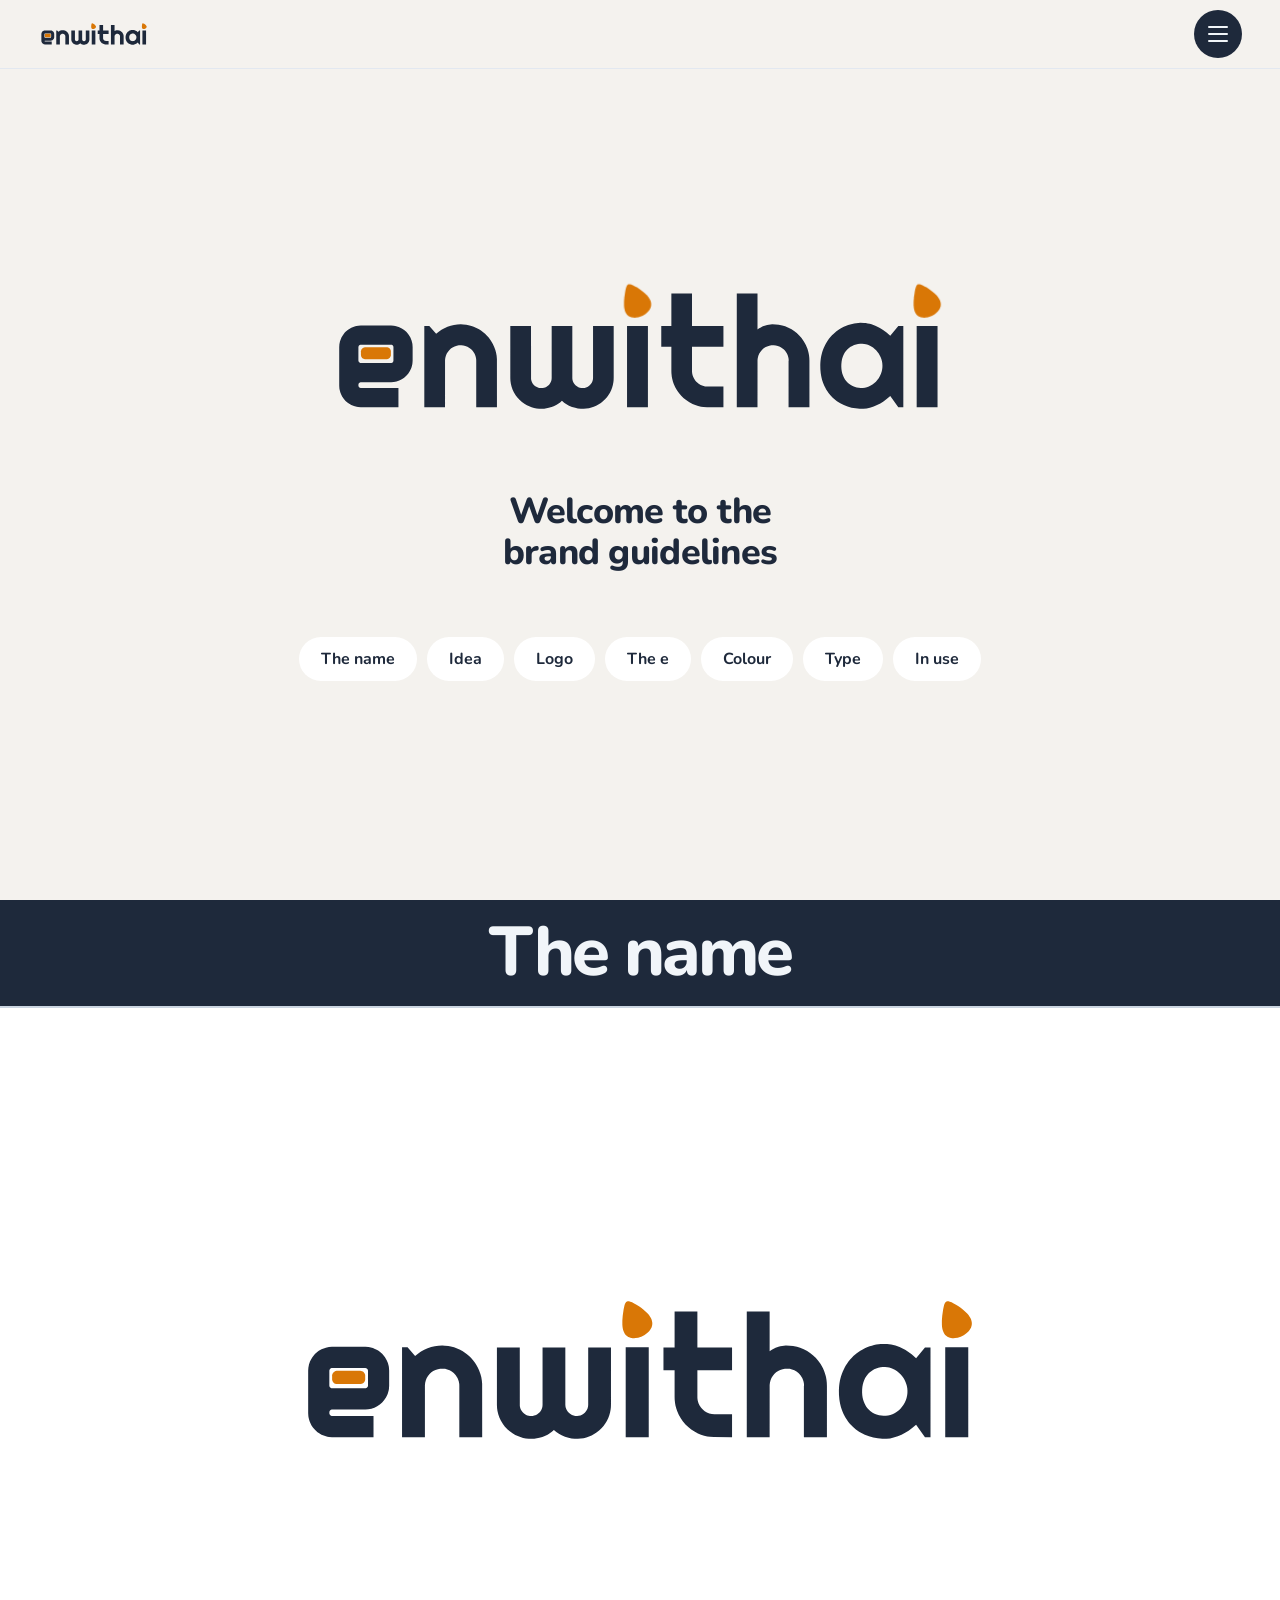
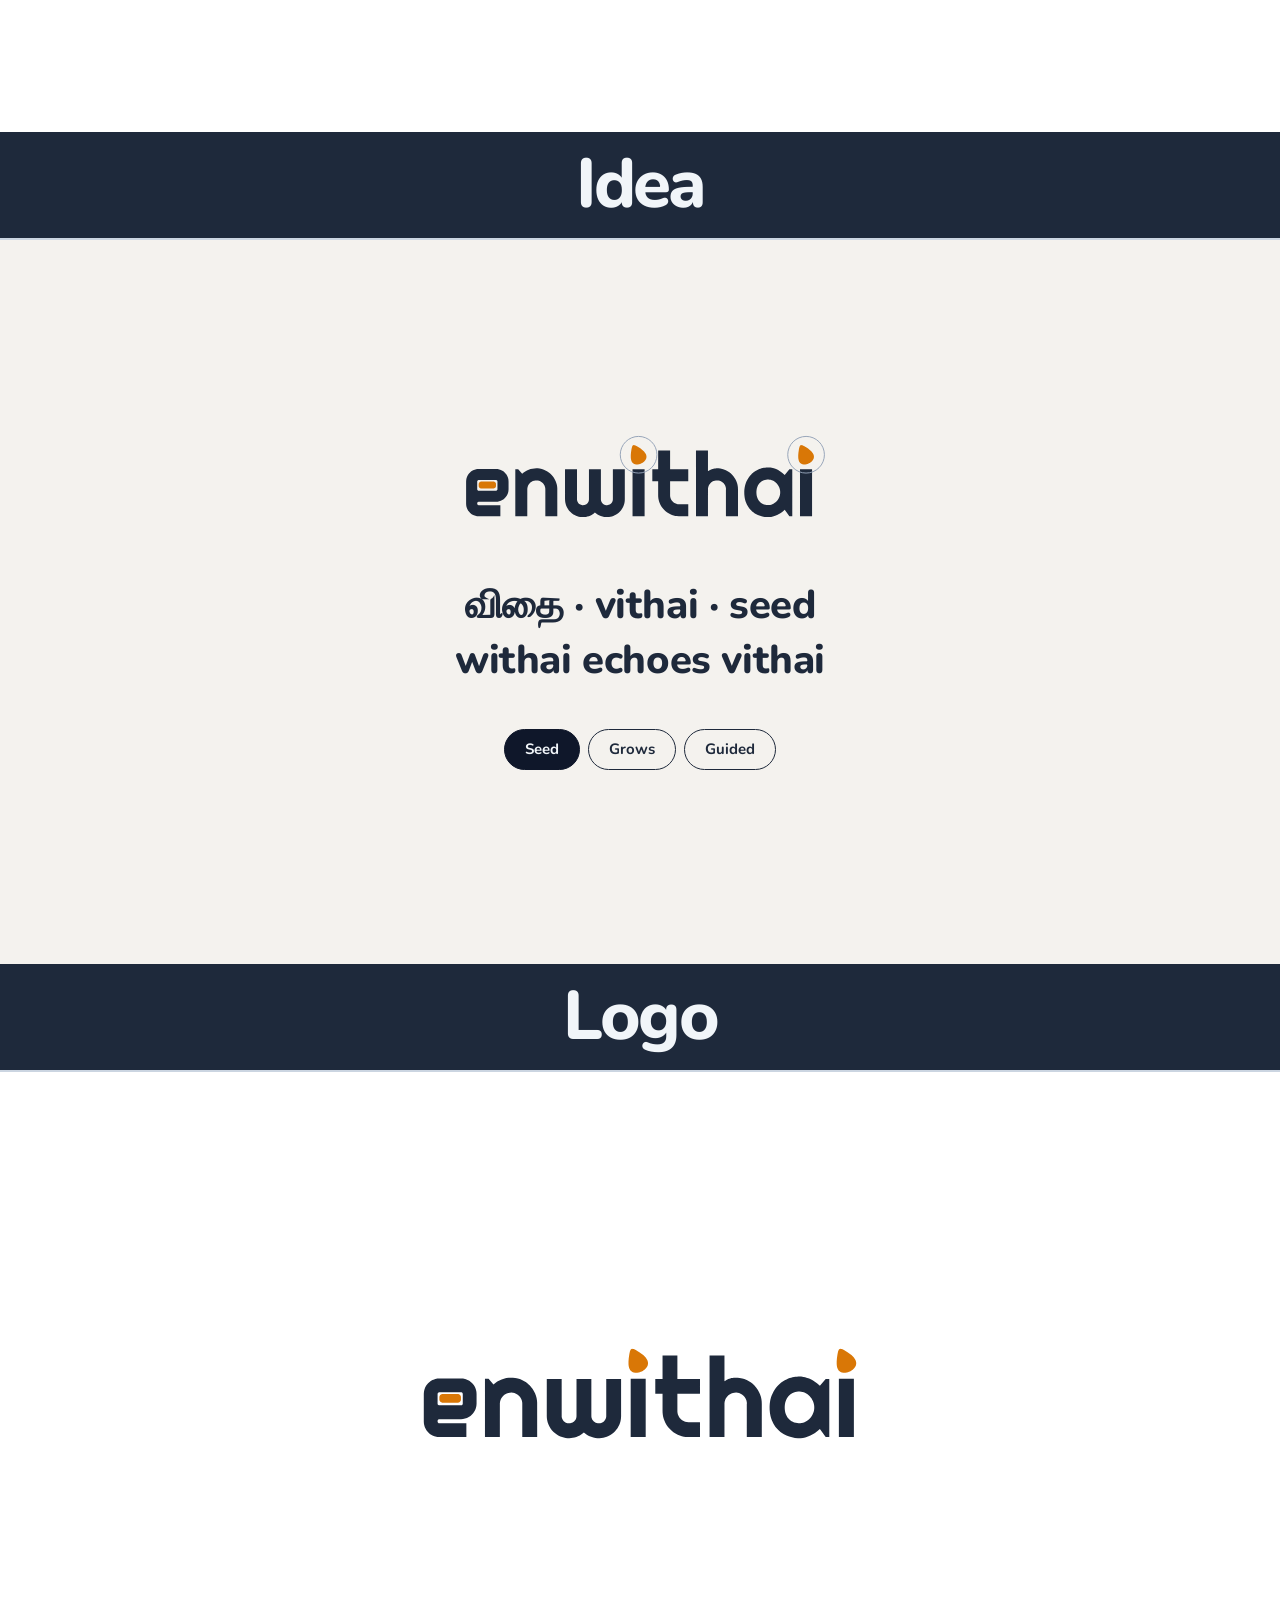
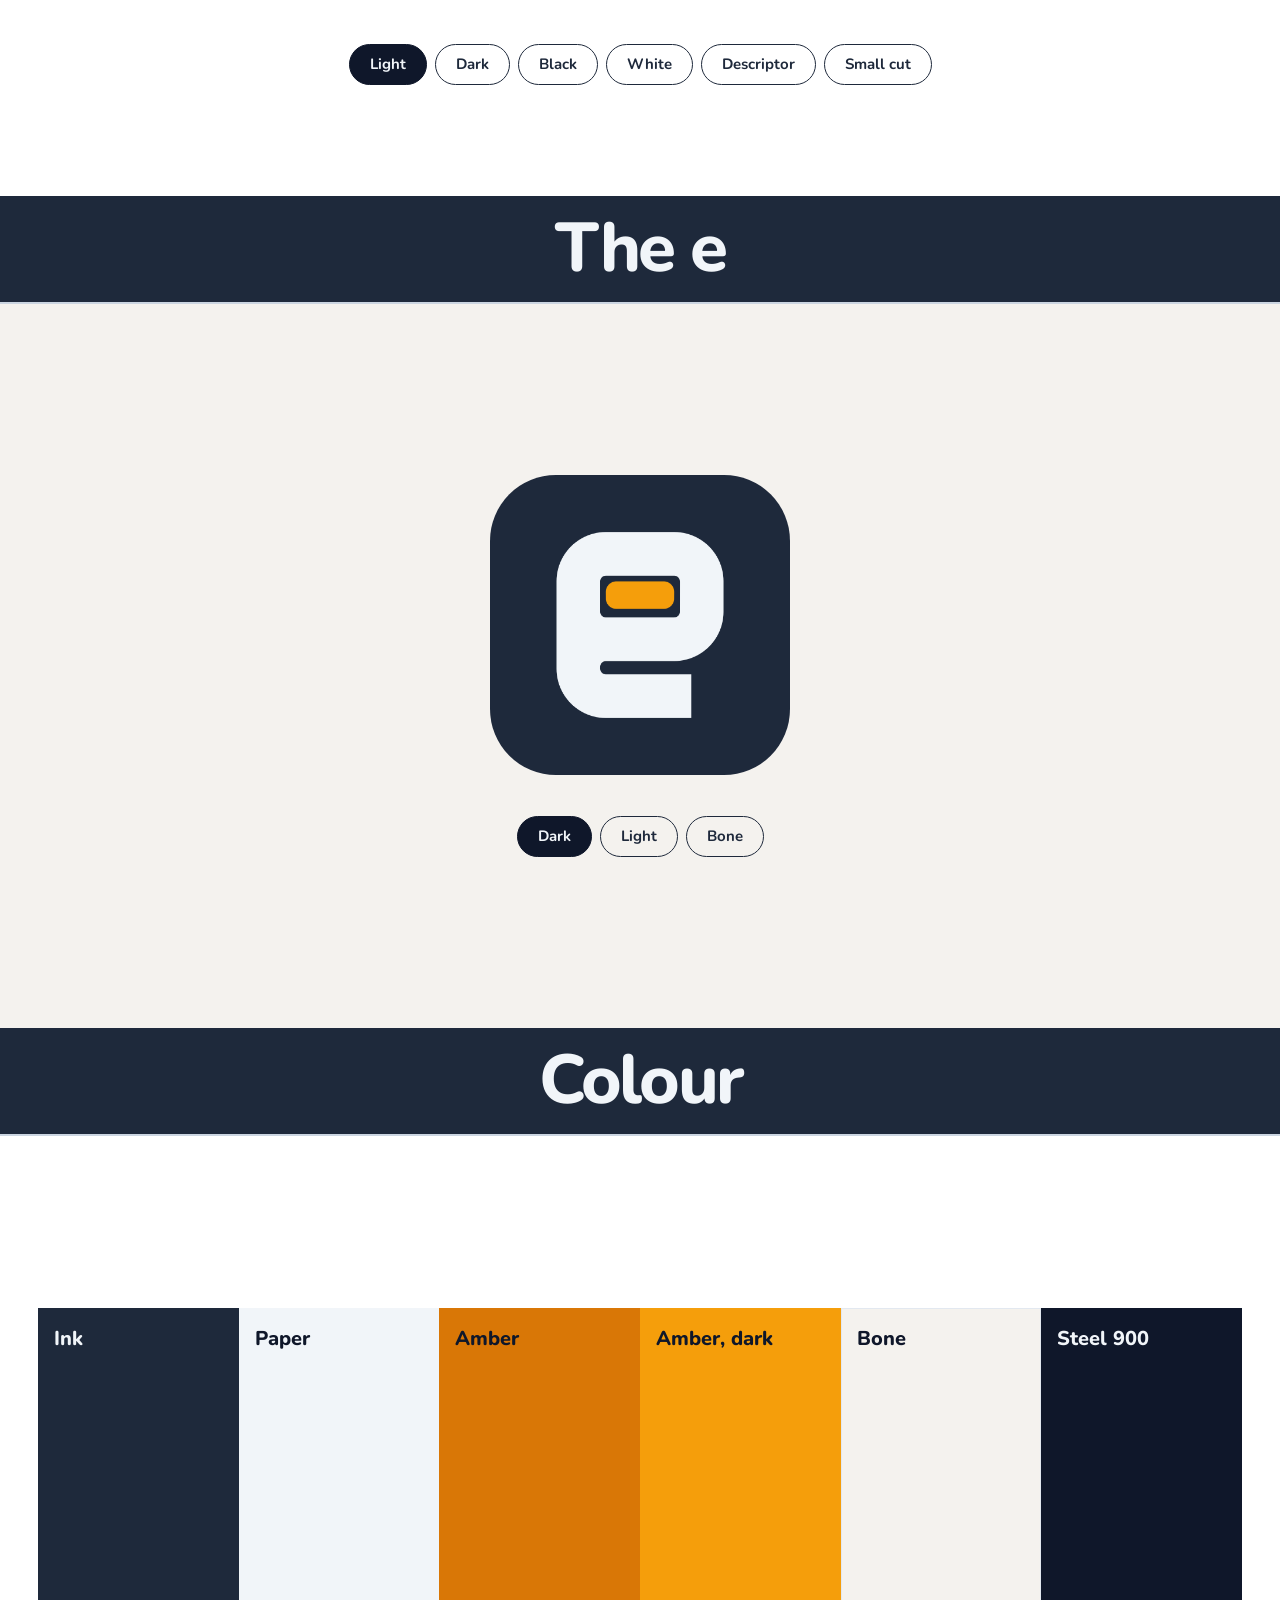
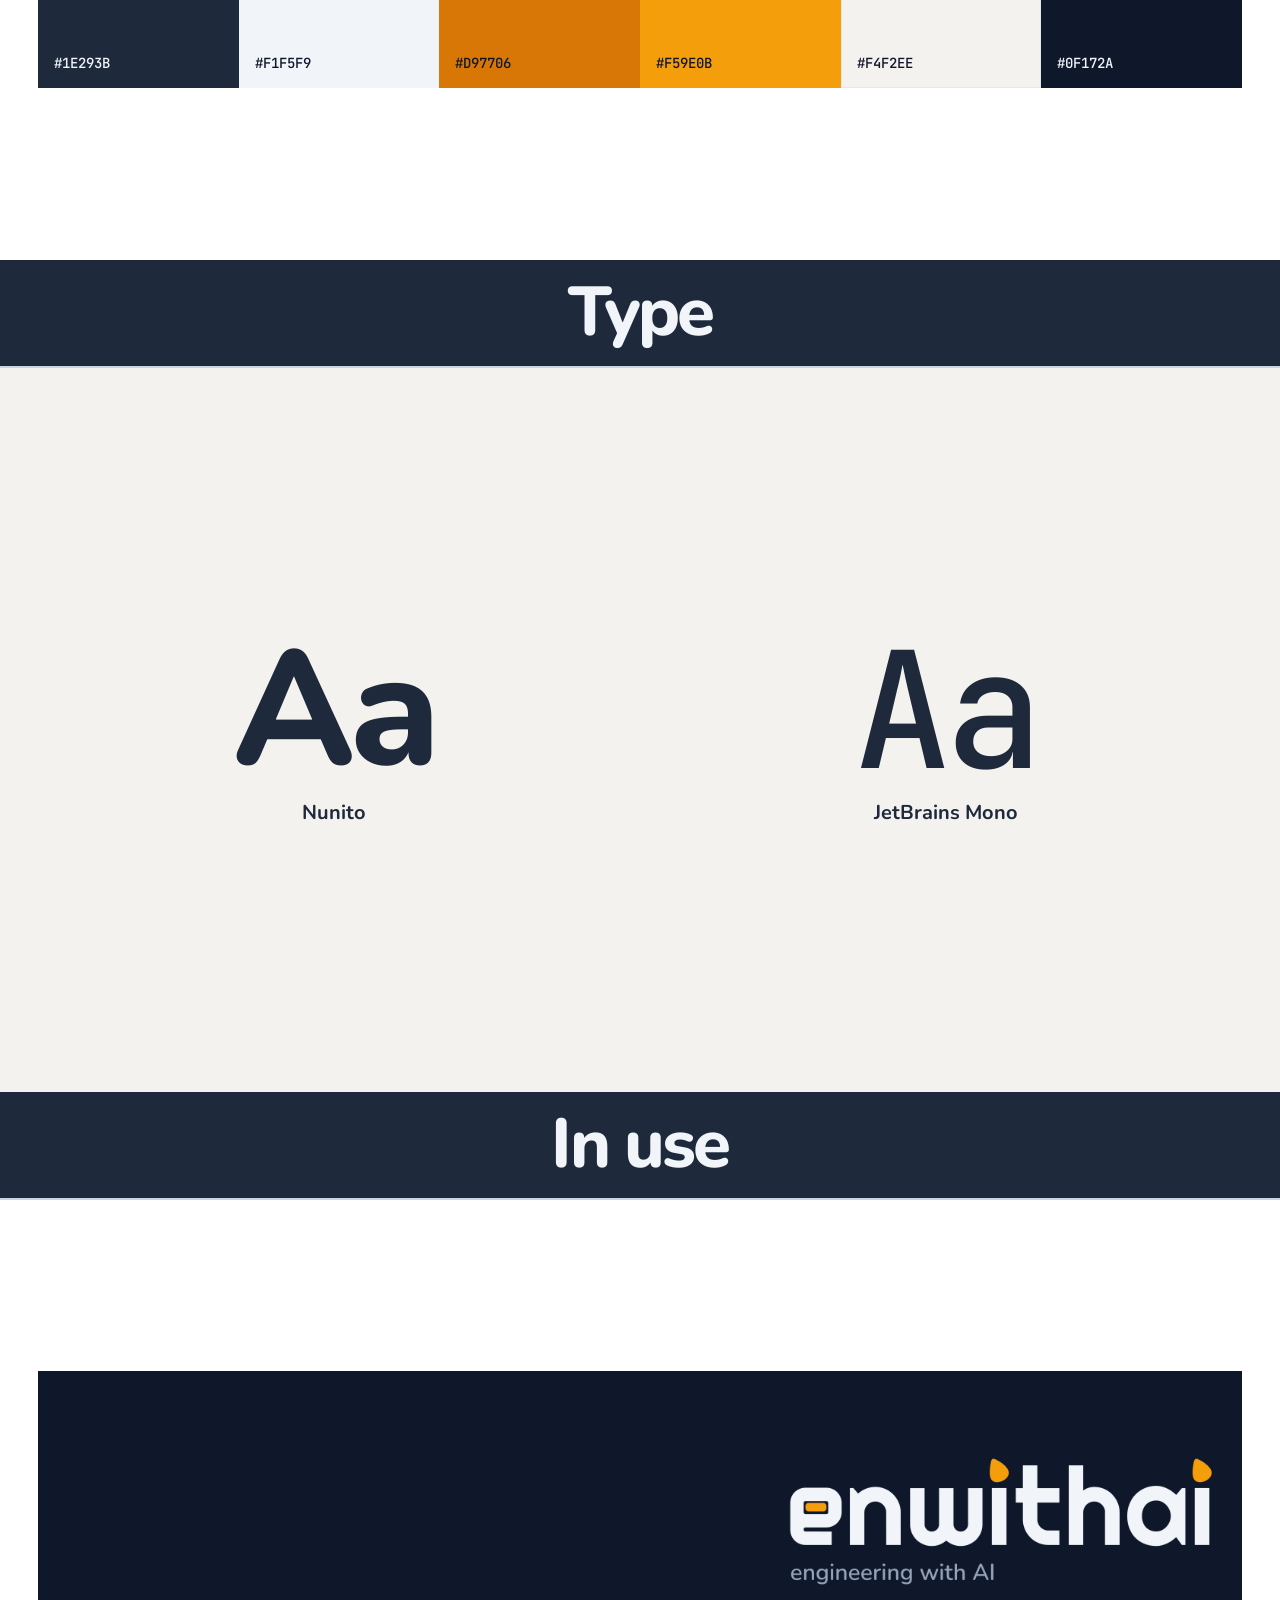
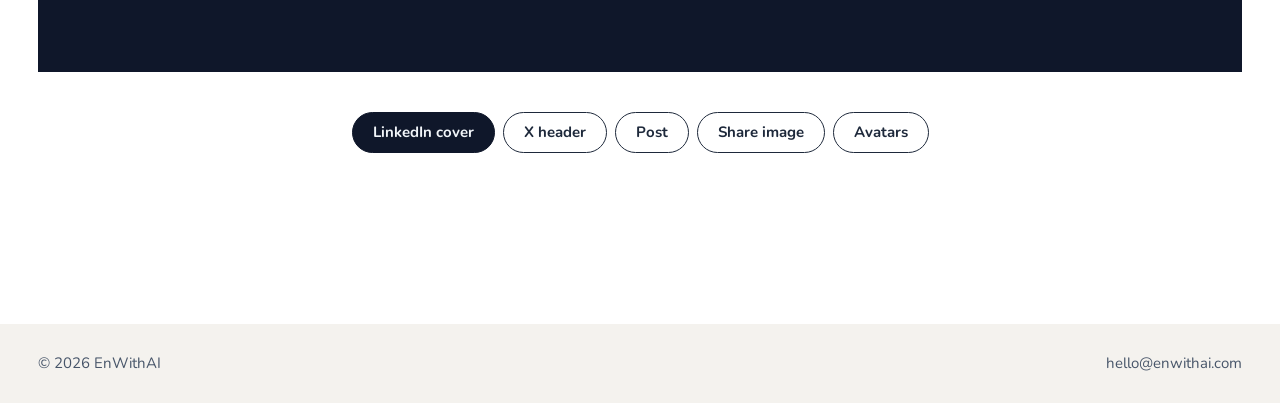
==== commit a8cd77c8: "Seeds in section headers: refill fields that were paused at load; more space in the idea section Co-" ====
--- a/index.html
+++ b/index.html
@@ -20,7 +20,7 @@
 <link rel="manifest" href="site.webmanifest">
 <link rel="preload" href="assets/fonts/Nunito-ExtraBold.woff2" as="font" type="font/woff2" crossorigin>
 <link rel="stylesheet" href="css/fonts.css?v=20">
-<link rel="stylesheet" href="css/brand.css?v=113">
+<link rel="stylesheet" href="css/brand.css?v=121">
 </head>
 <body>
 <header class="top">
@@ -29,9 +29,9 @@
     <nav aria-label="Sections"><a href="#the-name">The name</a><a href="#idea">Idea</a><a href="#logo">Logo</a><a href="#the-e">The e</a><a href="#colour">Colour</a><a href="#type">Type</a><a href="#in-use">In use</a></nav>
   </details>
 </header>
-<main id="top"><section class="landing"><div class="seedfield" data-n="36" aria-hidden="true"></div><a class="logo-link" href="#logo" aria-label="EnWithAI logo, go to the logo section"><svg class="build" viewBox="-23 -72.51 767.09 195.33" role="img" aria-label="enwithai"><defs><clipPath id="reveal"><rect class="reveal-rect" x="-23" y="-80" width="767.09" height="270"/></clipPath></defs><g clip-path="url(#reveal)"><path d="M441.40 73.25L438.54 72.99L435.82 72.31L433.23 71.22L430.88 69.81L428.78 68.12L427.73 67.05L426.77 65.90L425.29 63.66L424.11 61.17L423.62 59.71L423.25 58.20L423.01 56.65L422.90 55.06L422.89 25.48L460.56 25.48L460.56 0.73L422.89 0.73L422.89 -38.22L398.14 -38.22L398.14 0.73L386.04 0.73L386.04 25.48L398.14 25.48L398.14 54.41L398.23 57.39L398.62 61.02L399.14 63.85L400.06 67.31L401.01 70.01L402.76 73.92L404.84 77.60L407.23 81.02L409.95 84.21L412.96 87.13L416.23 89.74L419.74 92.03L423.49 94.00L426.80 95.39L430.20 96.48L433.70 97.28L436.56 97.71L440.98 97.99L460.56 98.00L460.56 73.25ZM501.42 41.36L501.71 38.89L502.41 36.23L503.37 33.96L504.76 31.64L506.44 29.55L508.43 27.72L510.66 26.21L512.87 25.11L515.52 24.23L517.99 23.78L520.87 23.67L523.34 23.91L525.71 24.48L528.26 25.50L530.59 26.84L532.69 28.50L533.96 29.77L535.10 31.15L536.10 32.64L536.83 33.96L537.58 35.65L538.15 37.40L538.55 39.20L538.74 40.74L538.80 42.31L538.62 42.31L538.62 98.00L563.64 98.00L563.64 42.31L563.49 38.60L563.16 35.70L562.64 32.86L562.13 30.77L561.27 28.02L560.51 26.01L559.34 23.38L558.03 20.87L556.59 18.46L554.16 15.07L551.43 11.92L548.41 9.05L545.70 6.90L542.21 4.61L538.47 2.63L534.49 1.00L531.07 -0.03L526.84 -0.89L523.21 -1.27L519.01 -1.34L516.98 -1.21L514.97 -0.95L512.97 -0.57L510.99 -0.07L507.86 1.03L504.78 2.57L502.90 3.75L501.40 4.82L501.40 -38.22L476.56 -38.22L476.56 98.00L501.40 98.00ZM126.86 41.36L127.15 38.89L127.85 36.23L128.81 33.96L130.19 31.64L131.88 29.55L133.86 27.72L135.84 26.36L138.31 25.11L140.96 24.23L143.43 23.78L146.31 23.67L148.78 23.91L151.15 24.48L153.69 25.50L156.03 26.84L158.13 28.50L159.40 29.77L160.54 31.15L161.54 32.64L162.27 33.96L163.02 35.65L163.59 37.40L163.99 39.20L164.18 40.74L164.24 42.31L164.24 98.00L189.08 98.00L189.03 40.08L188.70 36.42L188.08 32.86L187.16 29.39L185.67 25.34L184.14 22.11L182.76 19.65L181.24 17.30L179.14 14.52L176.83 11.92L174.83 9.97L172.18 7.73L169.93 6.10L167.57 4.61L164.46 2.94L161.18 1.50L158.49 0.55L155.04 -0.36L152.22 -0.89L148.62 -1.27L145.68 -1.36L141.58 -1.18L137.57 -0.63L133.64 0.30L129.80 1.59L126.10 3.23L122.60 5.18L119.30 7.44L116.19 10.01L108.01 0.55L102.00 0.55L102.00 98.00L126.84 98.00ZM660.54 12.28L655.70 8.12L651.45 5.04L649.06 3.55L646.95 2.37L642.59 0.28L638.09 -1.35L635.79 -2.00L633.46 -2.52L631.12 -2.89L629.17 -3.08L624.71 -3.16L622.18 -3.02L619.70 -2.77L617.25 -2.39L614.84 -1.90L612.46 -1.29L610.13 -0.56L607.84 0.28L604.85 1.58L601.99 3.05L599.93 4.27L596.02 6.98L592.39 10.08L590.69 11.77L589.07 13.54L587.05 16.04L585.63 18.01L584.31 20.07L583.08 22.21L580.89 26.74L579.93 29.12L579.09 31.57L578.38 34.07L577.79 36.63L577.32 39.25L576.97 41.93L576.75 44.67L576.65 47.46L576.75 52.40L577.19 57.18L577.62 59.94L578.17 62.62L578.84 65.21L579.64 67.73L580.55 70.16L581.58 72.50L582.69 74.75L583.89 76.91L585.18 78.97L586.56 80.94L588.04 82.82L589.60 84.61L591.25 86.31L592.98 87.91L594.78 89.41L596.65 90.81L598.59 92.12L600.61 93.33L604.85 95.45L609.36 97.17L614.04 98.47L618.88 99.33L623.86 99.77L628.38 99.77L632.28 99.36L636.12 98.54L640.65 97.10L644.70 95.41L648.62 93.38L652.37 91.04L656.57 87.95L660.54 84.62L670.18 98.00L676.19 98.00L676.19 0.73L670.18 0.73ZM651.11 50.10L650.83 52.60L650.18 55.47L649.37 57.88L648.14 60.60L646.68 63.14L645.23 65.16L643.32 67.35L641.51 69.04L639.23 70.78L637.12 72.08L634.88 73.18L632.55 74.02L630.15 74.57L627.68 74.85L625.15 74.86L622.68 74.64L620.28 74.21L617.57 73.43L615.35 72.54L613.27 71.43L611.03 69.89L609.27 68.34L607.67 66.59L606.24 64.64L604.80 62.12L603.76 59.74L602.92 57.17L602.41 54.90L602.06 52.50L601.86 49.46L601.90 46.32L602.18 43.35L602.70 40.54L603.31 38.34L604.09 36.26L605.19 33.95L606.24 32.17L607.67 30.23L609.27 28.48L611.03 26.93L612.93 25.59L614.99 24.45L617.19 23.52L619.49 22.80L621.87 22.29L624.32 22.00L626.84 21.93L629.34 22.12L631.36 22.49L633.73 23.18L635.64 23.98L637.84 25.15L639.90 26.51L641.83 28.05L643.60 29.77L645.23 31.66L646.68 33.68L647.95 35.84L649.04 38.14L649.94 40.54L650.50 42.57L650.95 45.05L651.15 47.56ZM68.73 67.12L71.95 66.03L75.00 64.52L77.83 62.63L80.39 60.39L82.63 57.83L84.52 55.00L86.03 51.95L86.63 50.36L87.51 47.07L87.78 45.39L88.00 42.19L88.00 25.81L87.78 22.61L87.51 20.93L86.63 17.64L85.32 14.50L83.62 11.55L82.63 10.17L80.39 7.61L77.83 5.37L76.45 4.38L75.00 3.48L71.95 1.97L70.36 1.37L67.07 0.49L65.39 0.22L62.19 0.00L25.81 0.00L22.61 0.22L19.27 0.88L16.05 1.97L14.50 2.68L11.55 4.38L10.17 5.37L7.61 7.61L6.45 8.85L4.38 11.55L2.68 14.50L1.97 16.05L0.88 19.27L0.22 22.61L0.00 25.81L0.00 72.19L0.22 75.39L0.49 77.07L1.37 80.36L1.97 81.95L3.48 85.00L4.38 86.45L5.37 87.83L7.61 90.39L10.17 92.63L11.55 93.62L14.50 95.32L17.64 96.63L20.93 97.51L22.61 97.78L25.81 98.00L71.00 98.00L71.00 75.00L25.80 74.99L24.68 74.69L23.88 74.12L23.23 73.15L23.01 72.20L23.06 70.41L23.51 69.33L24.33 68.51L24.85 68.23L25.61 68.03L62.19 68.00L65.39 67.78ZM25.22 44.90L24.33 44.49L23.62 43.83L23.16 42.96L23.00 42.00L23.01 25.80L23.17 25.04L23.51 24.34L24.03 23.75L24.68 23.31L25.42 23.06L26.19 23.00L62.20 23.01L62.96 23.17L63.66 23.51L64.25 24.03L64.69 24.68L64.94 25.42L65.00 26.19L64.99 42.20L64.83 42.96L64.49 43.66L63.97 44.25L63.32 44.69L62.58 44.94L61.81 45.00L26.00 45.00ZM370.04 98.00L370.04 0.55L345.01 0.55L345.01 98.00ZM717.21 98.00L717.21 0.55L692.19 0.55L692.19 98.00ZM304.26 63.00L304.09 64.85L303.64 66.62L302.91 68.29L301.86 69.98L300.58 71.48L299.23 72.64L297.54 73.68L295.85 74.41L294.08 74.87L292.22 75.06L290.13 74.96L288.35 74.59L286.65 73.95L284.93 72.98L283.54 71.88L282.18 70.45L281.07 68.82L280.19 67.00L279.67 65.25L279.43 63.21L279.42 0.73L254.67 0.73L254.67 62.79L254.57 64.45L254.30 65.85L253.87 67.19L253.29 68.47L252.45 69.82L251.59 70.90L250.59 71.88L249.33 72.87L248.13 73.59L246.84 74.19L245.48 74.65L244.08 74.94L242.63 75.06L240.95 75.01L239.54 74.79L238.18 74.41L236.88 73.86L235.67 73.19L234.54 72.40L233.38 71.33L232.47 70.29L231.70 69.16L231.04 67.93L230.52 66.62L230.16 65.25L229.96 63.83L229.92 0.73L205.08 0.73L205.09 63.42L205.26 66.55L205.69 69.61L206.54 73.18L207.75 76.64L209.30 79.96L211.44 83.54L213.56 86.38L216.38 89.41L219.04 91.73L222.42 94.12L225.01 95.60L227.74 96.91L230.59 97.99L233.52 98.83L236.55 99.41L239.66 99.74L242.79 99.82L245.67 99.67L248.49 99.31L251.24 98.75L254.48 97.79L257.10 96.77L260.11 95.29L262.50 93.84L264.78 92.19L266.96 90.36L269.62 92.54L272.44 94.44L275.40 96.06L279.04 97.61L282.82 98.75L286.13 99.40L289.51 99.75L293.08 99.80L296.23 99.57L299.29 99.09L302.28 98.36L305.17 97.37L307.98 96.15L311.15 94.43L313.63 92.80L316.41 90.60L318.97 88.15L320.90 85.92L322.98 83.05L324.51 80.49L326.10 77.21L327.19 74.35L328.02 71.41L328.69 67.79L328.93 65.31L329.01 62.79L329.01 0.73L304.26 0.73Z" fill="#1E293B"/><path d="M61.97 35.54L61.94 30.69L61.68 29.65L61.35 28.91L60.75 28.01L60.19 27.42L59.33 26.78L58.60 26.42L57.57 26.11L56.50 26.00L30.96 26.03L29.65 26.32L28.44 26.93L27.42 27.81L26.65 28.91L26.24 29.90L26.03 30.96L26.03 35.54L26.24 36.60L26.53 37.35L27.08 38.28L27.61 38.89L28.22 39.42L29.15 39.97L30.69 40.44L57.04 40.47L58.35 40.18L59.56 39.57L60.58 38.69L61.35 37.59L61.76 36.60Z" fill="#D97706"/></g><path class="seed s1" d="M346.38 -49.28L345.57 -48.75L344.91 -47.95L344.31 -46.76L343.80 -45.26L343.24 -43.06L342.73 -40.44L341.77 -33.68L341.37 -28.48L341.38 -23.84L341.58 -21.62L341.84 -19.98L342.32 -17.98L342.83 -16.52L343.45 -15.20L344.16 -14.03L345.01 -12.95L345.68 -12.27L346.73 -11.41L347.86 -10.73L348.75 -10.31L350.05 -9.86L352.55 -9.43L354.08 -9.37L355.71 -9.47L358.53 -9.96L360.22 -10.43L361.89 -11.04L363.53 -11.77L365.11 -12.62L366.61 -13.57L368.02 -14.61L369.30 -15.74L370.46 -16.94L371.47 -18.20L372.29 -19.48L372.97 -20.83L373.34 -21.80L373.70 -23.16L373.89 -24.57L373.92 -25.57L373.79 -27.00L373.49 -28.42L373.02 -29.84L372.38 -31.23L371.32 -33.03L370.34 -34.40L368.89 -36.11L365.94 -38.99L364.12 -40.52L361.78 -42.30L359.43 -43.93L356.72 -45.66L354.20 -47.11L351.94 -48.25L350.00 -49.04L348.62 -49.42L347.38 -49.51Z" fill="#D97706"/><path class="seed s2" d="M693.56 -49.28L692.74 -48.75L692.09 -47.95L691.49 -46.76L690.97 -45.26L690.41 -43.06L689.90 -40.44L688.94 -33.68L688.54 -28.48L688.56 -23.84L688.75 -21.62L689.01 -19.98L689.50 -17.98L690.01 -16.52L690.62 -15.20L691.33 -14.03L692.18 -12.95L692.85 -12.27L693.91 -11.41L695.04 -10.73L695.92 -10.31L697.23 -9.86L699.72 -9.43L701.26 -9.37L702.89 -9.47L705.71 -9.96L707.39 -10.43L709.07 -11.04L710.70 -11.77L712.28 -12.62L713.79 -13.57L715.19 -14.61L716.48 -15.74L717.64 -16.94L718.64 -18.20L719.47 -19.48L720.15 -20.83L720.51 -21.80L720.87 -23.16L721.07 -24.57L721.09 -25.57L720.97 -27.00L720.67 -28.42L720.19 -29.84L719.56 -31.23L718.49 -33.03L717.51 -34.40L716.06 -36.11L713.11 -38.99L711.29 -40.52L708.96 -42.30L706.61 -43.93L703.89 -45.66L701.37 -47.11L699.11 -48.25L697.18 -49.04L695.79 -49.42L694.56 -49.51Z" fill="#D97706"/></svg></a><h1 class="welcome"><span class="w" style="--i:0">Welcome</span> <span class="w" style="--i:1">to</span> <span class="w" style="--i:2">the</span><br><span class="w" style="--i:3">brand</span> <span class="w" style="--i:4">guidelines</span></h1><nav class="lps" aria-label="Sections"><a class="lp" href="#the-name">The name</a><a class="lp" href="#idea">Idea</a><a class="lp" href="#logo">Logo</a><a class="lp" href="#the-e">The e</a><a class="lp" href="#colour">Colour</a><a class="lp" href="#type">Type</a><a class="lp" href="#in-use">In use</a></nav></section><section class="slide" id="the-name"><header class="title"><div class="seedfield" data-n="18" aria-hidden="true"></div><h1><span class="w" style="--i:0">The</span> <span class="w" style="--i:1">name</span></h1></header><section class="blk "><div class="stage"><div class="test"><img src="assets/logo/enwithai-wordmark-light.svg" alt="enwithai wordmark" loading="lazy"></div></div></section></section><section class="slide" id="idea"><header class="title"><div class="seedfield" data-n="18" aria-hidden="true"></div><h1><span class="w" style="--i:0">Idea</span></h1></header><section class="blk "><div class="tabs" data-group="id"><input class="tab-radio" type="radio" name="id" id="id-0" checked><input class="tab-radio" type="radio" name="id" id="id-1"><input class="tab-radio" type="radio" name="id" id="id-2"><div class="stage"><div class="panel" id="id-p0"><div class="story"><svg viewBox="-23 -72.51 767.09 195.33" role="img" aria-label="enwithai: the two i-dots are seeds"><path d="M441.40 73.25L438.54 72.99L435.82 72.31L433.23 71.22L430.88 69.81L428.78 68.12L427.73 67.05L426.77 65.90L425.29 63.66L424.11 61.17L423.62 59.71L423.25 58.20L423.01 56.65L422.90 55.06L422.89 25.48L460.56 25.48L460.56 0.73L422.89 0.73L422.89 -38.22L398.14 -38.22L398.14 0.73L386.04 0.73L386.04 25.48L398.14 25.48L398.14 54.41L398.23 57.39L398.62 61.02L399.14 63.85L400.06 67.31L401.01 70.01L402.76 73.92L404.84 77.60L407.23 81.02L409.95 84.21L412.96 87.13L416.23 89.74L419.74 92.03L423.49 94.00L426.80 95.39L430.20 96.48L433.70 97.28L436.56 97.71L440.98 97.99L460.56 98.00L460.56 73.25ZM501.42 41.36L501.71 38.89L502.41 36.23L503.37 33.96L504.76 31.64L506.44 29.55L508.43 27.72L510.66 26.21L512.87 25.11L515.52 24.23L517.99 23.78L520.87 23.67L523.34 23.91L525.71 24.48L528.26 25.50L530.59 26.84L532.69 28.50L533.96 29.77L535.10 31.15L536.10 32.64L536.83 33.96L537.58 35.65L538.15 37.40L538.55 39.20L538.74 40.74L538.80 42.31L538.62 42.31L538.62 98.00L563.64 98.00L563.64 42.31L563.49 38.60L563.16 35.70L562.64 32.86L562.13 30.77L561.27 28.02L560.51 26.01L559.34 23.38L558.03 20.87L556.59 18.46L554.16 15.07L551.43 11.92L548.41 9.05L545.70 6.90L542.21 4.61L538.47 2.63L534.49 1.00L531.07 -0.03L526.84 -0.89L523.21 -1.27L519.01 -1.34L516.98 -1.21L514.97 -0.95L512.97 -0.57L510.99 -0.07L507.86 1.03L504.78 2.57L502.90 3.75L501.40 4.82L501.40 -38.22L476.56 -38.22L476.56 98.00L501.40 98.00ZM126.86 41.36L127.15 38.89L127.85 36.23L128.81 33.96L130.19 31.64L131.88 29.55L133.86 27.72L135.84 26.36L138.31 25.11L140.96 24.23L143.43 23.78L146.31 23.67L148.78 23.91L151.15 24.48L153.69 25.50L156.03 26.84L158.13 28.50L159.40 29.77L160.54 31.15L161.54 32.64L162.27 33.96L163.02 35.65L163.59 37.40L163.99 39.20L164.18 40.74L164.24 42.31L164.24 98.00L189.08 98.00L189.03 40.08L188.70 36.42L188.08 32.86L187.16 29.39L185.67 25.34L184.14 22.11L182.76 19.65L181.24 17.30L179.14 14.52L176.83 11.92L174.83 9.97L172.18 7.73L169.93 6.10L167.57 4.61L164.46 2.94L161.18 1.50L158.49 0.55L155.04 -0.36L152.22 -0.89L148.62 -1.27L145.68 -1.36L141.58 -1.18L137.57 -0.63L133.64 0.30L129.80 1.59L126.10 3.23L122.60 5.18L119.30 7.44L116.19 10.01L108.01 0.55L102.00 0.55L102.00 98.00L126.84 98.00ZM660.54 12.28L655.70 8.12L651.45 5.04L649.06 3.55L646.95 2.37L642.59 0.28L638.09 -1.35L635.79 -2.00L633.46 -2.52L631.12 -2.89L629.17 -3.08L624.71 -3.16L622.18 -3.02L619.70 -2.77L617.25 -2.39L614.84 -1.90L612.46 -1.29L610.13 -0.56L607.84 0.28L604.85 1.58L601.99 3.05L599.93 4.27L596.02 6.98L592.39 10.08L590.69 11.77L589.07 13.54L587.05 16.04L585.63 18.01L584.31 20.07L583.08 22.21L580.89 26.74L579.93 29.12L579.09 31.57L578.38 34.07L577.79 36.63L577.32 39.25L576.97 41.93L576.75 44.67L576.65 47.46L576.75 52.40L577.19 57.18L577.62 59.94L578.17 62.62L578.84 65.21L579.64 67.73L580.55 70.16L581.58 72.50L582.69 74.75L583.89 76.91L585.18 78.97L586.56 80.94L588.04 82.82L589.60 84.61L591.25 86.31L592.98 87.91L594.78 89.41L596.65 90.81L598.59 92.12L600.61 93.33L604.85 95.45L609.36 97.17L614.04 98.47L618.88 99.33L623.86 99.77L628.38 99.77L632.28 99.36L636.12 98.54L640.65 97.10L644.70 95.41L648.62 93.38L652.37 91.04L656.57 87.95L660.54 84.62L670.18 98.00L676.19 98.00L676.19 0.73L670.18 0.73ZM651.11 50.10L650.83 52.60L650.18 55.47L649.37 57.88L648.14 60.60L646.68 63.14L645.23 65.16L643.32 67.35L641.51 69.04L639.23 70.78L637.12 72.08L634.88 73.18L632.55 74.02L630.15 74.57L627.68 74.85L625.15 74.86L622.68 74.64L620.28 74.21L617.57 73.43L615.35 72.54L613.27 71.43L611.03 69.89L609.27 68.34L607.67 66.59L606.24 64.64L604.80 62.12L603.76 59.74L602.92 57.17L602.41 54.90L602.06 52.50L601.86 49.46L601.90 46.32L602.18 43.35L602.70 40.54L603.31 38.34L604.09 36.26L605.19 33.95L606.24 32.17L607.67 30.23L609.27 28.48L611.03 26.93L612.93 25.59L614.99 24.45L617.19 23.52L619.49 22.80L621.87 22.29L624.32 22.00L626.84 21.93L629.34 22.12L631.36 22.49L633.73 23.18L635.64 23.98L637.84 25.15L639.90 26.51L641.83 28.05L643.60 29.77L645.23 31.66L646.68 33.68L647.95 35.84L649.04 38.14L649.94 40.54L650.50 42.57L650.95 45.05L651.15 47.56ZM68.73 67.12L71.95 66.03L75.00 64.52L77.83 62.63L80.39 60.39L82.63 57.83L84.52 55.00L86.03 51.95L86.63 50.36L87.51 47.07L87.78 45.39L88.00 42.19L88.00 25.81L87.78 22.61L87.51 20.93L86.63 17.64L85.32 14.50L83.62 11.55L82.63 10.17L80.39 7.61L77.83 5.37L76.45 4.38L75.00 3.48L71.95 1.97L70.36 1.37L67.07 0.49L65.39 0.22L62.19 0.00L25.81 0.00L22.61 0.22L19.27 0.88L16.05 1.97L14.50 2.68L11.55 4.38L10.17 5.37L7.61 7.61L6.45 8.85L4.38 11.55L2.68 14.50L1.97 16.05L0.88 19.27L0.22 22.61L0.00 25.81L0.00 72.19L0.22 75.39L0.49 77.07L1.37 80.36L1.97 81.95L3.48 85.00L4.38 86.45L5.37 87.83L7.61 90.39L10.17 92.63L11.55 93.62L14.50 95.32L17.64 96.63L20.93 97.51L22.61 97.78L25.81 98.00L71.00 98.00L71.00 75.00L25.80 74.99L24.68 74.69L23.88 74.12L23.23 73.15L23.01 72.20L23.06 70.41L23.51 69.33L24.33 68.51L24.85 68.23L25.61 68.03L62.19 68.00L65.39 67.78ZM25.22 44.90L24.33 44.49L23.62 43.83L23.16 42.96L23.00 42.00L23.01 25.80L23.17 25.04L23.51 24.34L24.03 23.75L24.68 23.31L25.42 23.06L26.19 23.00L62.20 23.01L62.96 23.17L63.66 23.51L64.25 24.03L64.69 24.68L64.94 25.42L65.00 26.19L64.99 42.20L64.83 42.96L64.49 43.66L63.97 44.25L63.32 44.69L62.58 44.94L61.81 45.00L26.00 45.00ZM370.04 98.00L370.04 0.55L345.01 0.55L345.01 98.00ZM717.21 98.00L717.21 0.55L692.19 0.55L692.19 98.00ZM304.26 63.00L304.09 64.85L303.64 66.62L302.91 68.29L301.86 69.98L300.58 71.48L299.23 72.64L297.54 73.68L295.85 74.41L294.08 74.87L292.22 75.06L290.13 74.96L288.35 74.59L286.65 73.95L284.93 72.98L283.54 71.88L282.18 70.45L281.07 68.82L280.19 67.00L279.67 65.25L279.43 63.21L279.42 0.73L254.67 0.73L254.67 62.79L254.57 64.45L254.30 65.85L253.87 67.19L253.29 68.47L252.45 69.82L251.59 70.90L250.59 71.88L249.33 72.87L248.13 73.59L246.84 74.19L245.48 74.65L244.08 74.94L242.63 75.06L240.95 75.01L239.54 74.79L238.18 74.41L236.88 73.86L235.67 73.19L234.54 72.40L233.38 71.33L232.47 70.29L231.70 69.16L231.04 67.93L230.52 66.62L230.16 65.25L229.96 63.83L229.92 0.73L205.08 0.73L205.09 63.42L205.26 66.55L205.69 69.61L206.54 73.18L207.75 76.64L209.30 79.96L211.44 83.54L213.56 86.38L216.38 89.41L219.04 91.73L222.42 94.12L225.01 95.60L227.74 96.91L230.59 97.99L233.52 98.83L236.55 99.41L239.66 99.74L242.79 99.82L245.67 99.67L248.49 99.31L251.24 98.75L254.48 97.79L257.10 96.77L260.11 95.29L262.50 93.84L264.78 92.19L266.96 90.36L269.62 92.54L272.44 94.44L275.40 96.06L279.04 97.61L282.82 98.75L286.13 99.40L289.51 99.75L293.08 99.80L296.23 99.57L299.29 99.09L302.28 98.36L305.17 97.37L307.98 96.15L311.15 94.43L313.63 92.80L316.41 90.60L318.97 88.15L320.90 85.92L322.98 83.05L324.51 80.49L326.10 77.21L327.19 74.35L328.02 71.41L328.69 67.79L328.93 65.31L329.01 62.79L329.01 0.73L304.26 0.73Z" fill="#1E293B"/><path d="M61.97 35.54L61.94 30.69L61.68 29.65L61.35 28.91L60.75 28.01L60.19 27.42L59.33 26.78L58.60 26.42L57.57 26.11L56.50 26.00L30.96 26.03L29.65 26.32L28.44 26.93L27.42 27.81L26.65 28.91L26.24 29.90L26.03 30.96L26.03 35.54L26.24 36.60L26.53 37.35L27.08 38.28L27.61 38.89L28.22 39.42L29.15 39.97L30.69 40.44L57.04 40.47L58.35 40.18L59.56 39.57L60.58 38.69L61.35 37.59L61.76 36.60Z" fill="#D97706"/><path d="M346.38 -49.28L345.57 -48.75L344.91 -47.95L344.31 -46.76L343.80 -45.26L343.24 -43.06L342.73 -40.44L341.77 -33.68L341.37 -28.48L341.38 -23.84L341.58 -21.62L341.84 -19.98L342.32 -17.98L342.83 -16.52L343.45 -15.20L344.16 -14.03L345.01 -12.95L345.68 -12.27L346.73 -11.41L347.86 -10.73L348.75 -10.31L350.05 -9.86L352.55 -9.43L354.08 -9.37L355.71 -9.47L358.53 -9.96L360.22 -10.43L361.89 -11.04L363.53 -11.77L365.11 -12.62L366.61 -13.57L368.02 -14.61L369.30 -15.74L370.46 -16.94L371.47 -18.20L372.29 -19.48L372.97 -20.83L373.34 -21.80L373.70 -23.16L373.89 -24.57L373.92 -25.57L373.79 -27.00L373.49 -28.42L373.02 -29.84L372.38 -31.23L371.32 -33.03L370.34 -34.40L368.89 -36.11L365.94 -38.99L364.12 -40.52L361.78 -42.30L359.43 -43.93L356.72 -45.66L354.20 -47.11L351.94 -48.25L350.00 -49.04L348.62 -49.42L347.38 -49.51ZM693.56 -49.28L692.74 -48.75L692.09 -47.95L691.49 -46.76L690.97 -45.26L690.41 -43.06L689.90 -40.44L688.94 -33.68L688.54 -28.48L688.56 -23.84L688.75 -21.62L689.01 -19.98L689.50 -17.98L690.01 -16.52L690.62 -15.20L691.33 -14.03L692.18 -12.95L692.85 -12.27L693.91 -11.41L695.04 -10.73L695.92 -10.31L697.23 -9.86L699.72 -9.43L701.26 -9.37L702.89 -9.47L705.71 -9.96L707.39 -10.43L709.07 -11.04L710.70 -11.77L712.28 -12.62L713.79 -13.57L715.19 -14.61L716.48 -15.74L717.64 -16.94L718.64 -18.20L719.47 -19.48L720.15 -20.83L720.51 -21.80L720.87 -23.16L721.07 -24.57L721.09 -25.57L720.97 -27.00L720.67 -28.42L720.19 -29.84L719.56 -31.23L718.49 -33.03L717.51 -34.40L716.06 -36.11L713.11 -38.99L711.29 -40.52L708.96 -42.30L706.61 -43.93L703.89 -45.66L701.37 -47.11L699.11 -48.25L697.18 -49.04L695.79 -49.42L694.56 -49.51Z" fill="#D97706"/><circle class="ring" cx="357.6" cy="-29.5" r="38"/><circle class="ring r2" cx="704.8" cy="-29.5" r="38"/></svg><p class="lines"><span class="w" style="--i:0">விதை</span> <span class="w" style="--i:1">·</span> <span class="w" style="--i:2">vithai</span> <span class="w" style="--i:3">·</span> <span class="w" style="--i:4">seed</span><br><span class="w" style="--i:5">withai</span> <span class="w" style="--i:6">echoes</span> <span class="w" style="--i:7">vithai</span></p></div></div><div class="panel" id="id-p1"><div class="story"><svg class="sv" viewBox="0 0 400 270" role="img" aria-label="One seed grows into many kinds of tree"><line class="ground" x1="30" y1="205" x2="370" y2="205"/><g class="tree t1"><line x1="78" y1="205" x2="78" y2="158"/><circle cx="78" cy="128" r="34"/></g><g class="tree t2"><line x1="200" y1="205" x2="200" y2="172"/><path d="M200 38 L160 112 L240 112 Z"/><path d="M200 78 L152 160 L248 160 Z"/></g><g class="tree t3"><line x1="322" y1="205" x2="322" y2="150"/><ellipse cx="322" cy="128" rx="52" ry="26"/></g><g transform="translate(200 238) scale(1.5) translate(-357.6 29.5)"><path d="M346.38 -49.28L345.57 -48.75L344.91 -47.95L344.31 -46.76L343.80 -45.26L343.24 -43.06L342.73 -40.44L341.77 -33.68L341.37 -28.48L341.38 -23.84L341.58 -21.62L341.84 -19.98L342.32 -17.98L342.83 -16.52L343.45 -15.20L344.16 -14.03L345.01 -12.95L345.68 -12.27L346.73 -11.41L347.86 -10.73L348.75 -10.31L350.05 -9.86L352.55 -9.43L354.08 -9.37L355.71 -9.47L358.53 -9.96L360.22 -10.43L361.89 -11.04L363.53 -11.77L365.11 -12.62L366.61 -13.57L368.02 -14.61L369.30 -15.74L370.46 -16.94L371.47 -18.20L372.29 -19.48L372.97 -20.83L373.34 -21.80L373.70 -23.16L373.89 -24.57L373.92 -25.57L373.79 -27.00L373.49 -28.42L373.02 -29.84L372.38 -31.23L371.32 -33.03L370.34 -34.40L368.89 -36.11L365.94 -38.99L364.12 -40.52L361.78 -42.30L359.43 -43.93L356.72 -45.66L354.20 -47.11L351.94 -48.25L350.00 -49.04L348.62 -49.42L347.38 -49.51Z" fill="#D97706"/></g></svg><p class="lines"><span class="w" style="--i:0">One</span> <span class="w" style="--i:1">seed.</span><br><span class="w" style="--i:2">Many</span> <span class="w" style="--i:3">trees.</span></p></div></div><div class="panel" id="id-p2"><div class="story"><svg class="sv" viewBox="0 0 460 290" role="img" aria-label="What it becomes depends on what surrounds it"><circle class="orbit" cx="230" cy="150" r="70"/><g transform="translate(230 150) scale(1.7) translate(-357.6 29.5)"><path d="M346.38 -49.28L345.57 -48.75L344.91 -47.95L344.31 -46.76L343.80 -45.26L343.24 -43.06L342.73 -40.44L341.77 -33.68L341.37 -28.48L341.38 -23.84L341.58 -21.62L341.84 -19.98L342.32 -17.98L342.83 -16.52L343.45 -15.20L344.16 -14.03L345.01 -12.95L345.68 -12.27L346.73 -11.41L347.86 -10.73L348.75 -10.31L350.05 -9.86L352.55 -9.43L354.08 -9.37L355.71 -9.47L358.53 -9.96L360.22 -10.43L361.89 -11.04L363.53 -11.77L365.11 -12.62L366.61 -13.57L368.02 -14.61L369.30 -15.74L370.46 -16.94L371.47 -18.20L372.29 -19.48L372.97 -20.83L373.34 -21.80L373.70 -23.16L373.89 -24.57L373.92 -25.57L373.79 -27.00L373.49 -28.42L373.02 -29.84L372.38 -31.23L371.32 -33.03L370.34 -34.40L368.89 -36.11L365.94 -38.99L364.12 -40.52L361.78 -42.30L359.43 -43.93L356.72 -45.66L354.20 -47.11L351.94 -48.25L350.00 -49.04L348.62 -49.42L347.38 -49.51Z" fill="#D97706"/></g><text class="lab l1" x="230" y="34" text-anchor="middle">Policy</text><text class="lab l2" x="332" y="157" text-anchor="start">Guardrails</text><text class="lab l3" x="230" y="274" text-anchor="middle">Oversight</text><text class="lab l4" x="128" y="157" text-anchor="end">Context</text></svg><p class="lines"><span class="w" style="--i:0">Shaped</span> <span class="w" style="--i:1">by</span> <span class="w" style="--i:2">what</span> <span class="w" style="--i:3">surrounds</span> <span class="w" style="--i:4">it.</span></p></div></div></div><div class="pills" role="group"><label class="pill" for="id-0">Seed</label><label class="pill" for="id-1">Grows</label><label class="pill" for="id-2">Guided</label></div></div></section></section><section class="slide" id="logo"><header class="title"><div class="seedfield" data-n="18" aria-hidden="true"></div><h1><span class="w" style="--i:0">Logo</span></h1></header><section class="blk "><div class="tabs" data-group="lg"><input class="tab-radio" type="radio" name="lg" id="lg-0" checked><input class="tab-radio" type="radio" name="lg" id="lg-1"><input class="tab-radio" type="radio" name="lg" id="lg-2"><input class="tab-radio" type="radio" name="lg" id="lg-3"><input class="tab-radio" type="radio" name="lg" id="lg-4"><input class="tab-radio" type="radio" name="lg" id="lg-5"><div class="stage"><div class="panel" id="lg-p0"><div class="ground g-white"><img src="assets/logo/enwithai-wordmark-light.svg" alt="Wordmark, light" loading="lazy"></div></div><div class="panel" id="lg-p1"><div class="ground g-steel"><img src="assets/logo/enwithai-wordmark-descriptor-dark.svg" alt="Wordmark, dark" loading="lazy"></div></div><div class="panel" id="lg-p2"><div class="ground g-white"><img src="assets/logo/enwithai-wordmark-mono-black.svg" alt="Wordmark, black" loading="lazy"></div></div><div class="panel" id="lg-p3"><div class="ground g-black"><img src="assets/logo/enwithai-wordmark-mono-white.svg" alt="Wordmark, white" loading="lazy"></div></div><div class="panel" id="lg-p4"><div class="ground g-white"><img src="assets/logo/enwithai-wordmark-descriptor-light.svg" alt="Wordmark with descriptor" loading="lazy"></div></div><div class="panel" id="lg-p5"><div class="ground g-white"><img src="assets/logo/enwithai-wordmark-small-light.svg" alt="Small cut at 147 px" width="147" loading="lazy"></div></div></div><div class="pills" role="group"><label class="pill" for="lg-0">Light</label><label class="pill" for="lg-1">Dark</label><label class="pill" for="lg-2">Black</label><label class="pill" for="lg-3">White</label><label class="pill" for="lg-4">Descriptor</label><label class="pill" for="lg-5">Small cut</label></div></div></section></section><section class="slide" id="the-e"><header class="title"><div class="seedfield" data-n="18" aria-hidden="true"></div><h1><span class="w" style="--i:0">The</span> <span class="w" style="--i:1">e</span></h1></header><section class="blk "><div class="tabs" data-group="ic"><input class="tab-radio" type="radio" name="ic" id="ic-0" checked><input class="tab-radio" type="radio" name="ic" id="ic-1"><input class="tab-radio" type="radio" name="ic" id="ic-2"><div class="stage"><div class="panel" id="ic-p0"><div class="icon"><img src="assets/mark/enwithai-app-icon-dark-512.png" alt="App icon on ink" loading="lazy"></div></div><div class="panel" id="ic-p1"><div class="icon"><img src="assets/mark/enwithai-app-icon-light-512.png" alt="App icon on white" loading="lazy"></div></div><div class="panel" id="ic-p2"><div class="icon"><img src="assets/mark/enwithai-app-icon-bone-512.png" alt="App icon on bone" loading="lazy"></div></div></div><div class="pills" role="group"><label class="pill" for="ic-0">Dark</label><label class="pill" for="ic-1">Light</label><label class="pill" for="ic-2">Bone</label></div></div></section></section><section class="slide" id="colour"><header class="title"><div class="seedfield" data-n="18" aria-hidden="true"></div><h1><span class="w" style="--i:0">Colour</span></h1></header><section class="blk "><div class="swatches"><button type="button" class="sw l" style="background:#1E293B" data-hex="#1E293B" aria-label="Ink, copy #1E293B"><b>Ink</b><code>#1E293B</code></button><button type="button" class="sw d" style="background:#F1F5F9" data-hex="#F1F5F9" aria-label="Paper, copy #F1F5F9"><b>Paper</b><code>#F1F5F9</code></button><button type="button" class="sw d" style="background:#D97706" data-hex="#D97706" aria-label="Amber, copy #D97706"><b>Amber</b><code>#D97706</code></button><button type="button" class="sw d" style="background:#F59E0B" data-hex="#F59E0B" aria-label="Amber, dark, copy #F59E0B"><b>Amber, dark</b><code>#F59E0B</code></button><button type="button" class="sw d" style="background:#F4F2EE;box-shadow:inset 0 0 0 1px #E2E8F0" data-hex="#F4F2EE" aria-label="Bone, copy #F4F2EE"><b>Bone</b><code>#F4F2EE</code></button><button type="button" class="sw l" style="background:#0F172A" data-hex="#0F172A" aria-label="Steel 900, copy #0F172A"><b>Steel 900</b><code>#0F172A</code></button></div></section></section><section class="slide" id="type"><header class="title"><div class="seedfield" data-n="18" aria-hidden="true"></div><h1><span class="w" style="--i:0">Type</span></h1></header><section class="blk "><div class="faces"><div class="face"><div class="aa">Aa</div><h3>Nunito</h3></div><div class="face mono"><div class="aa">Aa</div><h3>JetBrains Mono</h3></div></div></section></section><section class="slide" id="in-use"><header class="title"><div class="seedfield" data-n="18" aria-hidden="true"></div><h1><span class="w" style="--i:0">In</span> <span class="w" style="--i:1">use</span></h1></header><section class="blk "><div class="tabs" data-group="iu"><input class="tab-radio" type="radio" name="iu" id="iu-0" checked><input class="tab-radio" type="radio" name="iu" id="iu-1"><input class="tab-radio" type="radio" name="iu" id="iu-2"><input class="tab-radio" type="radio" name="iu" id="iu-3"><input class="tab-radio" type="radio" name="iu" id="iu-4"><div class="stage"><div class="panel" id="iu-p0"><img src="assets/inuse/linkedin-cover.png" alt="LinkedIn cover" loading="lazy"></div><div class="panel" id="iu-p1"><img src="assets/inuse/x-header.png" alt="X header" loading="lazy"></div><div class="panel" id="iu-p2"><img src="assets/inuse/post-brand-card.png" alt="Brand card post" loading="lazy"></div><div class="panel" id="iu-p3"><img src="og-image.png" alt="Share image" loading="lazy"></div><div class="panel" id="iu-p4"><div class="avatars"><img src="assets/inuse/avatar-dark.png" alt="Dark avatar" loading="lazy"><img src="assets/inuse/avatar-light.png" alt="Light avatar" loading="lazy"></div></div></div><div class="pills" role="group"><label class="pill" for="iu-0">LinkedIn cover</label><label class="pill" for="iu-1">X header</label><label class="pill" for="iu-2">Post</label><label class="pill" for="iu-3">Share image</label><label class="pill" for="iu-4">Avatars</label></div></div></section></section></main>
+<main id="top"><section class="landing"><div class="seedfield" data-n="36" aria-hidden="true"></div><a class="logo-link" href="#logo" aria-label="EnWithAI logo, go to the logo section"><svg class="build" viewBox="-23 -72.51 767.09 195.33" role="img" aria-label="enwithai"><defs><clipPath id="reveal"><rect class="reveal-rect" x="-23" y="-80" width="767.09" height="270"/></clipPath></defs><g clip-path="url(#reveal)"><path d="M441.40 73.25L438.54 72.99L435.82 72.31L433.23 71.22L430.88 69.81L428.78 68.12L427.73 67.05L426.77 65.90L425.29 63.66L424.11 61.17L423.62 59.71L423.25 58.20L423.01 56.65L422.90 55.06L422.89 25.48L460.56 25.48L460.56 0.73L422.89 0.73L422.89 -38.22L398.14 -38.22L398.14 0.73L386.04 0.73L386.04 25.48L398.14 25.48L398.14 54.41L398.23 57.39L398.62 61.02L399.14 63.85L400.06 67.31L401.01 70.01L402.76 73.92L404.84 77.60L407.23 81.02L409.95 84.21L412.96 87.13L416.23 89.74L419.74 92.03L423.49 94.00L426.80 95.39L430.20 96.48L433.70 97.28L436.56 97.71L440.98 97.99L460.56 98.00L460.56 73.25ZM501.42 41.36L501.71 38.89L502.41 36.23L503.37 33.96L504.76 31.64L506.44 29.55L508.43 27.72L510.66 26.21L512.87 25.11L515.52 24.23L517.99 23.78L520.87 23.67L523.34 23.91L525.71 24.48L528.26 25.50L530.59 26.84L532.69 28.50L533.96 29.77L535.10 31.15L536.10 32.64L536.83 33.96L537.58 35.65L538.15 37.40L538.55 39.20L538.74 40.74L538.80 42.31L538.62 42.31L538.62 98.00L563.64 98.00L563.64 42.31L563.49 38.60L563.16 35.70L562.64 32.86L562.13 30.77L561.27 28.02L560.51 26.01L559.34 23.38L558.03 20.87L556.59 18.46L554.16 15.07L551.43 11.92L548.41 9.05L545.70 6.90L542.21 4.61L538.47 2.63L534.49 1.00L531.07 -0.03L526.84 -0.89L523.21 -1.27L519.01 -1.34L516.98 -1.21L514.97 -0.95L512.97 -0.57L510.99 -0.07L507.86 1.03L504.78 2.57L502.90 3.75L501.40 4.82L501.40 -38.22L476.56 -38.22L476.56 98.00L501.40 98.00ZM126.86 41.36L127.15 38.89L127.85 36.23L128.81 33.96L130.19 31.64L131.88 29.55L133.86 27.72L135.84 26.36L138.31 25.11L140.96 24.23L143.43 23.78L146.31 23.67L148.78 23.91L151.15 24.48L153.69 25.50L156.03 26.84L158.13 28.50L159.40 29.77L160.54 31.15L161.54 32.64L162.27 33.96L163.02 35.65L163.59 37.40L163.99 39.20L164.18 40.74L164.24 42.31L164.24 98.00L189.08 98.00L189.03 40.08L188.70 36.42L188.08 32.86L187.16 29.39L185.67 25.34L184.14 22.11L182.76 19.65L181.24 17.30L179.14 14.52L176.83 11.92L174.83 9.97L172.18 7.73L169.93 6.10L167.57 4.61L164.46 2.94L161.18 1.50L158.49 0.55L155.04 -0.36L152.22 -0.89L148.62 -1.27L145.68 -1.36L141.58 -1.18L137.57 -0.63L133.64 0.30L129.80 1.59L126.10 3.23L122.60 5.18L119.30 7.44L116.19 10.01L108.01 0.55L102.00 0.55L102.00 98.00L126.84 98.00ZM660.54 12.28L655.70 8.12L651.45 5.04L649.06 3.55L646.95 2.37L642.59 0.28L638.09 -1.35L635.79 -2.00L633.46 -2.52L631.12 -2.89L629.17 -3.08L624.71 -3.16L622.18 -3.02L619.70 -2.77L617.25 -2.39L614.84 -1.90L612.46 -1.29L610.13 -0.56L607.84 0.28L604.85 1.58L601.99 3.05L599.93 4.27L596.02 6.98L592.39 10.08L590.69 11.77L589.07 13.54L587.05 16.04L585.63 18.01L584.31 20.07L583.08 22.21L580.89 26.74L579.93 29.12L579.09 31.57L578.38 34.07L577.79 36.63L577.32 39.25L576.97 41.93L576.75 44.67L576.65 47.46L576.75 52.40L577.19 57.18L577.62 59.94L578.17 62.62L578.84 65.21L579.64 67.73L580.55 70.16L581.58 72.50L582.69 74.75L583.89 76.91L585.18 78.97L586.56 80.94L588.04 82.82L589.60 84.61L591.25 86.31L592.98 87.91L594.78 89.41L596.65 90.81L598.59 92.12L600.61 93.33L604.85 95.45L609.36 97.17L614.04 98.47L618.88 99.33L623.86 99.77L628.38 99.77L632.28 99.36L636.12 98.54L640.65 97.10L644.70 95.41L648.62 93.38L652.37 91.04L656.57 87.95L660.54 84.62L670.18 98.00L676.19 98.00L676.19 0.73L670.18 0.73ZM651.11 50.10L650.83 52.60L650.18 55.47L649.37 57.88L648.14 60.60L646.68 63.14L645.23 65.16L643.32 67.35L641.51 69.04L639.23 70.78L637.12 72.08L634.88 73.18L632.55 74.02L630.15 74.57L627.68 74.85L625.15 74.86L622.68 74.64L620.28 74.21L617.57 73.43L615.35 72.54L613.27 71.43L611.03 69.89L609.27 68.34L607.67 66.59L606.24 64.64L604.80 62.12L603.76 59.74L602.92 57.17L602.41 54.90L602.06 52.50L601.86 49.46L601.90 46.32L602.18 43.35L602.70 40.54L603.31 38.34L604.09 36.26L605.19 33.95L606.24 32.17L607.67 30.23L609.27 28.48L611.03 26.93L612.93 25.59L614.99 24.45L617.19 23.52L619.49 22.80L621.87 22.29L624.32 22.00L626.84 21.93L629.34 22.12L631.36 22.49L633.73 23.18L635.64 23.98L637.84 25.15L639.90 26.51L641.83 28.05L643.60 29.77L645.23 31.66L646.68 33.68L647.95 35.84L649.04 38.14L649.94 40.54L650.50 42.57L650.95 45.05L651.15 47.56ZM68.73 67.12L71.95 66.03L75.00 64.52L77.83 62.63L80.39 60.39L82.63 57.83L84.52 55.00L86.03 51.95L86.63 50.36L87.51 47.07L87.78 45.39L88.00 42.19L88.00 25.81L87.78 22.61L87.51 20.93L86.63 17.64L85.32 14.50L83.62 11.55L82.63 10.17L80.39 7.61L77.83 5.37L76.45 4.38L75.00 3.48L71.95 1.97L70.36 1.37L67.07 0.49L65.39 0.22L62.19 0.00L25.81 0.00L22.61 0.22L19.27 0.88L16.05 1.97L14.50 2.68L11.55 4.38L10.17 5.37L7.61 7.61L6.45 8.85L4.38 11.55L2.68 14.50L1.97 16.05L0.88 19.27L0.22 22.61L0.00 25.81L0.00 72.19L0.22 75.39L0.49 77.07L1.37 80.36L1.97 81.95L3.48 85.00L4.38 86.45L5.37 87.83L7.61 90.39L10.17 92.63L11.55 93.62L14.50 95.32L17.64 96.63L20.93 97.51L22.61 97.78L25.81 98.00L71.00 98.00L71.00 75.00L25.80 74.99L24.68 74.69L23.88 74.12L23.23 73.15L23.01 72.20L23.06 70.41L23.51 69.33L24.33 68.51L24.85 68.23L25.61 68.03L62.19 68.00L65.39 67.78ZM25.22 44.90L24.33 44.49L23.62 43.83L23.16 42.96L23.00 42.00L23.01 25.80L23.17 25.04L23.51 24.34L24.03 23.75L24.68 23.31L25.42 23.06L26.19 23.00L62.20 23.01L62.96 23.17L63.66 23.51L64.25 24.03L64.69 24.68L64.94 25.42L65.00 26.19L64.99 42.20L64.83 42.96L64.49 43.66L63.97 44.25L63.32 44.69L62.58 44.94L61.81 45.00L26.00 45.00ZM370.04 98.00L370.04 0.55L345.01 0.55L345.01 98.00ZM717.21 98.00L717.21 0.55L692.19 0.55L692.19 98.00ZM304.26 63.00L304.09 64.85L303.64 66.62L302.91 68.29L301.86 69.98L300.58 71.48L299.23 72.64L297.54 73.68L295.85 74.41L294.08 74.87L292.22 75.06L290.13 74.96L288.35 74.59L286.65 73.95L284.93 72.98L283.54 71.88L282.18 70.45L281.07 68.82L280.19 67.00L279.67 65.25L279.43 63.21L279.42 0.73L254.67 0.73L254.67 62.79L254.57 64.45L254.30 65.85L253.87 67.19L253.29 68.47L252.45 69.82L251.59 70.90L250.59 71.88L249.33 72.87L248.13 73.59L246.84 74.19L245.48 74.65L244.08 74.94L242.63 75.06L240.95 75.01L239.54 74.79L238.18 74.41L236.88 73.86L235.67 73.19L234.54 72.40L233.38 71.33L232.47 70.29L231.70 69.16L231.04 67.93L230.52 66.62L230.16 65.25L229.96 63.83L229.92 0.73L205.08 0.73L205.09 63.42L205.26 66.55L205.69 69.61L206.54 73.18L207.75 76.64L209.30 79.96L211.44 83.54L213.56 86.38L216.38 89.41L219.04 91.73L222.42 94.12L225.01 95.60L227.74 96.91L230.59 97.99L233.52 98.83L236.55 99.41L239.66 99.74L242.79 99.82L245.67 99.67L248.49 99.31L251.24 98.75L254.48 97.79L257.10 96.77L260.11 95.29L262.50 93.84L264.78 92.19L266.96 90.36L269.62 92.54L272.44 94.44L275.40 96.06L279.04 97.61L282.82 98.75L286.13 99.40L289.51 99.75L293.08 99.80L296.23 99.57L299.29 99.09L302.28 98.36L305.17 97.37L307.98 96.15L311.15 94.43L313.63 92.80L316.41 90.60L318.97 88.15L320.90 85.92L322.98 83.05L324.51 80.49L326.10 77.21L327.19 74.35L328.02 71.41L328.69 67.79L328.93 65.31L329.01 62.79L329.01 0.73L304.26 0.73Z" fill="#1E293B"/><path d="M61.97 35.54L61.94 30.69L61.68 29.65L61.35 28.91L60.75 28.01L60.19 27.42L59.33 26.78L58.60 26.42L57.57 26.11L56.50 26.00L30.96 26.03L29.65 26.32L28.44 26.93L27.42 27.81L26.65 28.91L26.24 29.90L26.03 30.96L26.03 35.54L26.24 36.60L26.53 37.35L27.08 38.28L27.61 38.89L28.22 39.42L29.15 39.97L30.69 40.44L57.04 40.47L58.35 40.18L59.56 39.57L60.58 38.69L61.35 37.59L61.76 36.60Z" fill="#D97706"/></g><path class="seed s1" d="M346.38 -49.28L345.57 -48.75L344.91 -47.95L344.31 -46.76L343.80 -45.26L343.24 -43.06L342.73 -40.44L341.77 -33.68L341.37 -28.48L341.38 -23.84L341.58 -21.62L341.84 -19.98L342.32 -17.98L342.83 -16.52L343.45 -15.20L344.16 -14.03L345.01 -12.95L345.68 -12.27L346.73 -11.41L347.86 -10.73L348.75 -10.31L350.05 -9.86L352.55 -9.43L354.08 -9.37L355.71 -9.47L358.53 -9.96L360.22 -10.43L361.89 -11.04L363.53 -11.77L365.11 -12.62L366.61 -13.57L368.02 -14.61L369.30 -15.74L370.46 -16.94L371.47 -18.20L372.29 -19.48L372.97 -20.83L373.34 -21.80L373.70 -23.16L373.89 -24.57L373.92 -25.57L373.79 -27.00L373.49 -28.42L373.02 -29.84L372.38 -31.23L371.32 -33.03L370.34 -34.40L368.89 -36.11L365.94 -38.99L364.12 -40.52L361.78 -42.30L359.43 -43.93L356.72 -45.66L354.20 -47.11L351.94 -48.25L350.00 -49.04L348.62 -49.42L347.38 -49.51Z" fill="#D97706"/><path class="seed s2" d="M693.56 -49.28L692.74 -48.75L692.09 -47.95L691.49 -46.76L690.97 -45.26L690.41 -43.06L689.90 -40.44L688.94 -33.68L688.54 -28.48L688.56 -23.84L688.75 -21.62L689.01 -19.98L689.50 -17.98L690.01 -16.52L690.62 -15.20L691.33 -14.03L692.18 -12.95L692.85 -12.27L693.91 -11.41L695.04 -10.73L695.92 -10.31L697.23 -9.86L699.72 -9.43L701.26 -9.37L702.89 -9.47L705.71 -9.96L707.39 -10.43L709.07 -11.04L710.70 -11.77L712.28 -12.62L713.79 -13.57L715.19 -14.61L716.48 -15.74L717.64 -16.94L718.64 -18.20L719.47 -19.48L720.15 -20.83L720.51 -21.80L720.87 -23.16L721.07 -24.57L721.09 -25.57L720.97 -27.00L720.67 -28.42L720.19 -29.84L719.56 -31.23L718.49 -33.03L717.51 -34.40L716.06 -36.11L713.11 -38.99L711.29 -40.52L708.96 -42.30L706.61 -43.93L703.89 -45.66L701.37 -47.11L699.11 -48.25L697.18 -49.04L695.79 -49.42L694.56 -49.51Z" fill="#D97706"/></svg></a><h1 class="welcome"><span class="w" style="--i:0">Welcome</span> <span class="w" style="--i:1">to</span> <span class="w" style="--i:2">the</span><br><span class="w" style="--i:3">brand</span> <span class="w" style="--i:4">guidelines</span></h1><nav class="lps" aria-label="Sections"><a class="lp" href="#the-name">The name</a><a class="lp" href="#idea">Idea</a><a class="lp" href="#logo">Logo</a><a class="lp" href="#the-e">The e</a><a class="lp" href="#colour">Colour</a><a class="lp" href="#type">Type</a><a class="lp" href="#in-use">In use</a></nav></section><section class="slide" id="the-name"><header class="title"><div class="seedfield" data-n="18" aria-hidden="true"></div><h1><span class="w" style="--i:0">The</span> <span class="w" style="--i:1">name</span></h1></header><section class="blk "><div class="stage"><div class="test"><img src="assets/logo/enwithai-wordmark-light.svg" alt="enwithai wordmark" loading="lazy"></div></div></section></section><section class="slide" id="idea"><header class="title"><div class="seedfield" data-n="18" aria-hidden="true"></div><h1><span class="w" style="--i:0">Idea</span></h1></header><section class="blk "><div class="tabs" data-group="id"><input class="tab-radio" type="radio" name="id" id="id-0" checked><input class="tab-radio" type="radio" name="id" id="id-1"><input class="tab-radio" type="radio" name="id" id="id-2"><div class="stage"><div class="panel" id="id-p0"><div class="story"><svg viewBox="-23 -72.51 767.09 195.33" role="img" aria-label="enwithai: the two i-dots are seeds"><path d="M441.40 73.25L438.54 72.99L435.82 72.31L433.23 71.22L430.88 69.81L428.78 68.12L427.73 67.05L426.77 65.90L425.29 63.66L424.11 61.17L423.62 59.71L423.25 58.20L423.01 56.65L422.90 55.06L422.89 25.48L460.56 25.48L460.56 0.73L422.89 0.73L422.89 -38.22L398.14 -38.22L398.14 0.73L386.04 0.73L386.04 25.48L398.14 25.48L398.14 54.41L398.23 57.39L398.62 61.02L399.14 63.85L400.06 67.31L401.01 70.01L402.76 73.92L404.84 77.60L407.23 81.02L409.95 84.21L412.96 87.13L416.23 89.74L419.74 92.03L423.49 94.00L426.80 95.39L430.20 96.48L433.70 97.28L436.56 97.71L440.98 97.99L460.56 98.00L460.56 73.25ZM501.42 41.36L501.71 38.89L502.41 36.23L503.37 33.96L504.76 31.64L506.44 29.55L508.43 27.72L510.66 26.21L512.87 25.11L515.52 24.23L517.99 23.78L520.87 23.67L523.34 23.91L525.71 24.48L528.26 25.50L530.59 26.84L532.69 28.50L533.96 29.77L535.10 31.15L536.10 32.64L536.83 33.96L537.58 35.65L538.15 37.40L538.55 39.20L538.74 40.74L538.80 42.31L538.62 42.31L538.62 98.00L563.64 98.00L563.64 42.31L563.49 38.60L563.16 35.70L562.64 32.86L562.13 30.77L561.27 28.02L560.51 26.01L559.34 23.38L558.03 20.87L556.59 18.46L554.16 15.07L551.43 11.92L548.41 9.05L545.70 6.90L542.21 4.61L538.47 2.63L534.49 1.00L531.07 -0.03L526.84 -0.89L523.21 -1.27L519.01 -1.34L516.98 -1.21L514.97 -0.95L512.97 -0.57L510.99 -0.07L507.86 1.03L504.78 2.57L502.90 3.75L501.40 4.82L501.40 -38.22L476.56 -38.22L476.56 98.00L501.40 98.00ZM126.86 41.36L127.15 38.89L127.85 36.23L128.81 33.96L130.19 31.64L131.88 29.55L133.86 27.72L135.84 26.36L138.31 25.11L140.96 24.23L143.43 23.78L146.31 23.67L148.78 23.91L151.15 24.48L153.69 25.50L156.03 26.84L158.13 28.50L159.40 29.77L160.54 31.15L161.54 32.64L162.27 33.96L163.02 35.65L163.59 37.40L163.99 39.20L164.18 40.74L164.24 42.31L164.24 98.00L189.08 98.00L189.03 40.08L188.70 36.42L188.08 32.86L187.16 29.39L185.67 25.34L184.14 22.11L182.76 19.65L181.24 17.30L179.14 14.52L176.83 11.92L174.83 9.97L172.18 7.73L169.93 6.10L167.57 4.61L164.46 2.94L161.18 1.50L158.49 0.55L155.04 -0.36L152.22 -0.89L148.62 -1.27L145.68 -1.36L141.58 -1.18L137.57 -0.63L133.64 0.30L129.80 1.59L126.10 3.23L122.60 5.18L119.30 7.44L116.19 10.01L108.01 0.55L102.00 0.55L102.00 98.00L126.84 98.00ZM660.54 12.28L655.70 8.12L651.45 5.04L649.06 3.55L646.95 2.37L642.59 0.28L638.09 -1.35L635.79 -2.00L633.46 -2.52L631.12 -2.89L629.17 -3.08L624.71 -3.16L622.18 -3.02L619.70 -2.77L617.25 -2.39L614.84 -1.90L612.46 -1.29L610.13 -0.56L607.84 0.28L604.85 1.58L601.99 3.05L599.93 4.27L596.02 6.98L592.39 10.08L590.69 11.77L589.07 13.54L587.05 16.04L585.63 18.01L584.31 20.07L583.08 22.21L580.89 26.74L579.93 29.12L579.09 31.57L578.38 34.07L577.79 36.63L577.32 39.25L576.97 41.93L576.75 44.67L576.65 47.46L576.75 52.40L577.19 57.18L577.62 59.94L578.17 62.62L578.84 65.21L579.64 67.73L580.55 70.16L581.58 72.50L582.69 74.75L583.89 76.91L585.18 78.97L586.56 80.94L588.04 82.82L589.60 84.61L591.25 86.31L592.98 87.91L594.78 89.41L596.65 90.81L598.59 92.12L600.61 93.33L604.85 95.45L609.36 97.17L614.04 98.47L618.88 99.33L623.86 99.77L628.38 99.77L632.28 99.36L636.12 98.54L640.65 97.10L644.70 95.41L648.62 93.38L652.37 91.04L656.57 87.95L660.54 84.62L670.18 98.00L676.19 98.00L676.19 0.73L670.18 0.73ZM651.11 50.10L650.83 52.60L650.18 55.47L649.37 57.88L648.14 60.60L646.68 63.14L645.23 65.16L643.32 67.35L641.51 69.04L639.23 70.78L637.12 72.08L634.88 73.18L632.55 74.02L630.15 74.57L627.68 74.85L625.15 74.86L622.68 74.64L620.28 74.21L617.57 73.43L615.35 72.54L613.27 71.43L611.03 69.89L609.27 68.34L607.67 66.59L606.24 64.64L604.80 62.12L603.76 59.74L602.92 57.17L602.41 54.90L602.06 52.50L601.86 49.46L601.90 46.32L602.18 43.35L602.70 40.54L603.31 38.34L604.09 36.26L605.19 33.95L606.24 32.17L607.67 30.23L609.27 28.48L611.03 26.93L612.93 25.59L614.99 24.45L617.19 23.52L619.49 22.80L621.87 22.29L624.32 22.00L626.84 21.93L629.34 22.12L631.36 22.49L633.73 23.18L635.64 23.98L637.84 25.15L639.90 26.51L641.83 28.05L643.60 29.77L645.23 31.66L646.68 33.68L647.95 35.84L649.04 38.14L649.94 40.54L650.50 42.57L650.95 45.05L651.15 47.56ZM68.73 67.12L71.95 66.03L75.00 64.52L77.83 62.63L80.39 60.39L82.63 57.83L84.52 55.00L86.03 51.95L86.63 50.36L87.51 47.07L87.78 45.39L88.00 42.19L88.00 25.81L87.78 22.61L87.51 20.93L86.63 17.64L85.32 14.50L83.62 11.55L82.63 10.17L80.39 7.61L77.83 5.37L76.45 4.38L75.00 3.48L71.95 1.97L70.36 1.37L67.07 0.49L65.39 0.22L62.19 0.00L25.81 0.00L22.61 0.22L19.27 0.88L16.05 1.97L14.50 2.68L11.55 4.38L10.17 5.37L7.61 7.61L6.45 8.85L4.38 11.55L2.68 14.50L1.97 16.05L0.88 19.27L0.22 22.61L0.00 25.81L0.00 72.19L0.22 75.39L0.49 77.07L1.37 80.36L1.97 81.95L3.48 85.00L4.38 86.45L5.37 87.83L7.61 90.39L10.17 92.63L11.55 93.62L14.50 95.32L17.64 96.63L20.93 97.51L22.61 97.78L25.81 98.00L71.00 98.00L71.00 75.00L25.80 74.99L24.68 74.69L23.88 74.12L23.23 73.15L23.01 72.20L23.06 70.41L23.51 69.33L24.33 68.51L24.85 68.23L25.61 68.03L62.19 68.00L65.39 67.78ZM25.22 44.90L24.33 44.49L23.62 43.83L23.16 42.96L23.00 42.00L23.01 25.80L23.17 25.04L23.51 24.34L24.03 23.75L24.68 23.31L25.42 23.06L26.19 23.00L62.20 23.01L62.96 23.17L63.66 23.51L64.25 24.03L64.69 24.68L64.94 25.42L65.00 26.19L64.99 42.20L64.83 42.96L64.49 43.66L63.97 44.25L63.32 44.69L62.58 44.94L61.81 45.00L26.00 45.00ZM370.04 98.00L370.04 0.55L345.01 0.55L345.01 98.00ZM717.21 98.00L717.21 0.55L692.19 0.55L692.19 98.00ZM304.26 63.00L304.09 64.85L303.64 66.62L302.91 68.29L301.86 69.98L300.58 71.48L299.23 72.64L297.54 73.68L295.85 74.41L294.08 74.87L292.22 75.06L290.13 74.96L288.35 74.59L286.65 73.95L284.93 72.98L283.54 71.88L282.18 70.45L281.07 68.82L280.19 67.00L279.67 65.25L279.43 63.21L279.42 0.73L254.67 0.73L254.67 62.79L254.57 64.45L254.30 65.85L253.87 67.19L253.29 68.47L252.45 69.82L251.59 70.90L250.59 71.88L249.33 72.87L248.13 73.59L246.84 74.19L245.48 74.65L244.08 74.94L242.63 75.06L240.95 75.01L239.54 74.79L238.18 74.41L236.88 73.86L235.67 73.19L234.54 72.40L233.38 71.33L232.47 70.29L231.70 69.16L231.04 67.93L230.52 66.62L230.16 65.25L229.96 63.83L229.92 0.73L205.08 0.73L205.09 63.42L205.26 66.55L205.69 69.61L206.54 73.18L207.75 76.64L209.30 79.96L211.44 83.54L213.56 86.38L216.38 89.41L219.04 91.73L222.42 94.12L225.01 95.60L227.74 96.91L230.59 97.99L233.52 98.83L236.55 99.41L239.66 99.74L242.79 99.82L245.67 99.67L248.49 99.31L251.24 98.75L254.48 97.79L257.10 96.77L260.11 95.29L262.50 93.84L264.78 92.19L266.96 90.36L269.62 92.54L272.44 94.44L275.40 96.06L279.04 97.61L282.82 98.75L286.13 99.40L289.51 99.75L293.08 99.80L296.23 99.57L299.29 99.09L302.28 98.36L305.17 97.37L307.98 96.15L311.15 94.43L313.63 92.80L316.41 90.60L318.97 88.15L320.90 85.92L322.98 83.05L324.51 80.49L326.10 77.21L327.19 74.35L328.02 71.41L328.69 67.79L328.93 65.31L329.01 62.79L329.01 0.73L304.26 0.73Z" fill="#1E293B"/><path d="M61.97 35.54L61.94 30.69L61.68 29.65L61.35 28.91L60.75 28.01L60.19 27.42L59.33 26.78L58.60 26.42L57.57 26.11L56.50 26.00L30.96 26.03L29.65 26.32L28.44 26.93L27.42 27.81L26.65 28.91L26.24 29.90L26.03 30.96L26.03 35.54L26.24 36.60L26.53 37.35L27.08 38.28L27.61 38.89L28.22 39.42L29.15 39.97L30.69 40.44L57.04 40.47L58.35 40.18L59.56 39.57L60.58 38.69L61.35 37.59L61.76 36.60Z" fill="#D97706"/><path d="M346.38 -49.28L345.57 -48.75L344.91 -47.95L344.31 -46.76L343.80 -45.26L343.24 -43.06L342.73 -40.44L341.77 -33.68L341.37 -28.48L341.38 -23.84L341.58 -21.62L341.84 -19.98L342.32 -17.98L342.83 -16.52L343.45 -15.20L344.16 -14.03L345.01 -12.95L345.68 -12.27L346.73 -11.41L347.86 -10.73L348.75 -10.31L350.05 -9.86L352.55 -9.43L354.08 -9.37L355.71 -9.47L358.53 -9.96L360.22 -10.43L361.89 -11.04L363.53 -11.77L365.11 -12.62L366.61 -13.57L368.02 -14.61L369.30 -15.74L370.46 -16.94L371.47 -18.20L372.29 -19.48L372.97 -20.83L373.34 -21.80L373.70 -23.16L373.89 -24.57L373.92 -25.57L373.79 -27.00L373.49 -28.42L373.02 -29.84L372.38 -31.23L371.32 -33.03L370.34 -34.40L368.89 -36.11L365.94 -38.99L364.12 -40.52L361.78 -42.30L359.43 -43.93L356.72 -45.66L354.20 -47.11L351.94 -48.25L350.00 -49.04L348.62 -49.42L347.38 -49.51ZM693.56 -49.28L692.74 -48.75L692.09 -47.95L691.49 -46.76L690.97 -45.26L690.41 -43.06L689.90 -40.44L688.94 -33.68L688.54 -28.48L688.56 -23.84L688.75 -21.62L689.01 -19.98L689.50 -17.98L690.01 -16.52L690.62 -15.20L691.33 -14.03L692.18 -12.95L692.85 -12.27L693.91 -11.41L695.04 -10.73L695.92 -10.31L697.23 -9.86L699.72 -9.43L701.26 -9.37L702.89 -9.47L705.71 -9.96L707.39 -10.43L709.07 -11.04L710.70 -11.77L712.28 -12.62L713.79 -13.57L715.19 -14.61L716.48 -15.74L717.64 -16.94L718.64 -18.20L719.47 -19.48L720.15 -20.83L720.51 -21.80L720.87 -23.16L721.07 -24.57L721.09 -25.57L720.97 -27.00L720.67 -28.42L720.19 -29.84L719.56 -31.23L718.49 -33.03L717.51 -34.40L716.06 -36.11L713.11 -38.99L711.29 -40.52L708.96 -42.30L706.61 -43.93L703.89 -45.66L701.37 -47.11L699.11 -48.25L697.18 -49.04L695.79 -49.42L694.56 -49.51Z" fill="#D97706"/><circle class="ring" cx="357.6" cy="-29.5" r="38"/><circle class="ring r2" cx="704.8" cy="-29.5" r="38"/></svg><p class="lines"><span class="w" style="--i:0">விதை</span> <span class="w" style="--i:1">·</span> <span class="w" style="--i:2">vithai</span> <span class="w" style="--i:3">·</span> <span class="w" style="--i:4">seed</span><br><span class="w" style="--i:5">withai</span> <span class="w" style="--i:6">echoes</span> <span class="w" style="--i:7">vithai</span></p></div></div><div class="panel" id="id-p1"><div class="story"><svg class="sv" viewBox="0 0 400 270" role="img" aria-label="Your seeds and ideas grow into many kinds of tree"><line class="ground" x1="30" y1="205" x2="370" y2="205"/><g class="tree t1"><line x1="78" y1="205" x2="78" y2="158"/><circle cx="78" cy="128" r="34"/></g><g class="tree t2"><line x1="200" y1="205" x2="200" y2="172"/><path d="M200 38 L160 112 L240 112 Z"/><path d="M200 78 L152 160 L248 160 Z"/></g><g class="tree t3"><line x1="322" y1="205" x2="322" y2="150"/><ellipse cx="322" cy="128" rx="52" ry="26"/></g><g transform="translate(200 238) scale(1.5) translate(-357.6 29.5)"><path d="M346.38 -49.28L345.57 -48.75L344.91 -47.95L344.31 -46.76L343.80 -45.26L343.24 -43.06L342.73 -40.44L341.77 -33.68L341.37 -28.48L341.38 -23.84L341.58 -21.62L341.84 -19.98L342.32 -17.98L342.83 -16.52L343.45 -15.20L344.16 -14.03L345.01 -12.95L345.68 -12.27L346.73 -11.41L347.86 -10.73L348.75 -10.31L350.05 -9.86L352.55 -9.43L354.08 -9.37L355.71 -9.47L358.53 -9.96L360.22 -10.43L361.89 -11.04L363.53 -11.77L365.11 -12.62L366.61 -13.57L368.02 -14.61L369.30 -15.74L370.46 -16.94L371.47 -18.20L372.29 -19.48L372.97 -20.83L373.34 -21.80L373.70 -23.16L373.89 -24.57L373.92 -25.57L373.79 -27.00L373.49 -28.42L373.02 -29.84L372.38 -31.23L371.32 -33.03L370.34 -34.40L368.89 -36.11L365.94 -38.99L364.12 -40.52L361.78 -42.30L359.43 -43.93L356.72 -45.66L354.20 -47.11L351.94 -48.25L350.00 -49.04L348.62 -49.42L347.38 -49.51Z" fill="#D97706"/></g></svg><p class="lines"><span class="w" style="--i:0">Your</span> <span class="w" style="--i:1">seeds.</span><br><span class="w" style="--i:2">Your</span> <span class="w" style="--i:3">ideas.</span></p></div></div><div class="panel" id="id-p2"><div class="story"><svg class="sv" viewBox="0 0 460 290" role="img" aria-label="Policy, guardrails, context and oversight surround the seed"><circle class="orbit" cx="230" cy="150" r="70"/><g transform="translate(230 150) scale(1.7) translate(-357.6 29.5)"><path d="M346.38 -49.28L345.57 -48.75L344.91 -47.95L344.31 -46.76L343.80 -45.26L343.24 -43.06L342.73 -40.44L341.77 -33.68L341.37 -28.48L341.38 -23.84L341.58 -21.62L341.84 -19.98L342.32 -17.98L342.83 -16.52L343.45 -15.20L344.16 -14.03L345.01 -12.95L345.68 -12.27L346.73 -11.41L347.86 -10.73L348.75 -10.31L350.05 -9.86L352.55 -9.43L354.08 -9.37L355.71 -9.47L358.53 -9.96L360.22 -10.43L361.89 -11.04L363.53 -11.77L365.11 -12.62L366.61 -13.57L368.02 -14.61L369.30 -15.74L370.46 -16.94L371.47 -18.20L372.29 -19.48L372.97 -20.83L373.34 -21.80L373.70 -23.16L373.89 -24.57L373.92 -25.57L373.79 -27.00L373.49 -28.42L373.02 -29.84L372.38 -31.23L371.32 -33.03L370.34 -34.40L368.89 -36.11L365.94 -38.99L364.12 -40.52L361.78 -42.30L359.43 -43.93L356.72 -45.66L354.20 -47.11L351.94 -48.25L350.00 -49.04L348.62 -49.42L347.38 -49.51Z" fill="#D97706"/></g><text class="lab l1" x="230" y="34" text-anchor="middle">Policy</text><text class="lab l2" x="332" y="157" text-anchor="start">Guardrails</text><text class="lab l3" x="230" y="274" text-anchor="middle">Oversight</text><text class="lab l4" x="128" y="157" text-anchor="end">Context</text></svg><p class="lines"><span class="w" style="--i:0">We</span> <span class="w" style="--i:1">make</span> <span class="w" style="--i:2">it</span> <span class="w" style="--i:3">grow.</span></p></div></div></div><div class="pills" role="group"><label class="pill" for="id-0">Seed</label><label class="pill" for="id-1">Grows</label><label class="pill" for="id-2">Guided</label></div></div></section></section><section class="slide" id="logo"><header class="title"><div class="seedfield" data-n="18" aria-hidden="true"></div><h1><span class="w" style="--i:0">Logo</span></h1></header><section class="blk "><div class="tabs" data-group="lg"><input class="tab-radio" type="radio" name="lg" id="lg-0" checked><input class="tab-radio" type="radio" name="lg" id="lg-1"><input class="tab-radio" type="radio" name="lg" id="lg-2"><input class="tab-radio" type="radio" name="lg" id="lg-3"><input class="tab-radio" type="radio" name="lg" id="lg-4"><input class="tab-radio" type="radio" name="lg" id="lg-5"><div class="stage"><div class="panel" id="lg-p0"><div class="ground g-white"><img src="assets/logo/enwithai-wordmark-light.svg" alt="Wordmark, light" loading="lazy"></div></div><div class="panel" id="lg-p1"><div class="ground g-steel"><img src="assets/logo/enwithai-wordmark-descriptor-dark.svg" alt="Wordmark, dark" loading="lazy"></div></div><div class="panel" id="lg-p2"><div class="ground g-white"><img src="assets/logo/enwithai-wordmark-mono-black.svg" alt="Wordmark, black" loading="lazy"></div></div><div class="panel" id="lg-p3"><div class="ground g-black"><img src="assets/logo/enwithai-wordmark-mono-white.svg" alt="Wordmark, white" loading="lazy"></div></div><div class="panel" id="lg-p4"><div class="ground g-white"><img src="assets/logo/enwithai-wordmark-descriptor-light.svg" alt="Wordmark with descriptor" loading="lazy"></div></div><div class="panel" id="lg-p5"><div class="ground g-white"><img src="assets/logo/enwithai-wordmark-small-light.svg" alt="Small cut at 147 px" width="147" loading="lazy"></div></div></div><div class="pills" role="group"><label class="pill" for="lg-0">Light</label><label class="pill" for="lg-1">Dark</label><label class="pill" for="lg-2">Black</label><label class="pill" for="lg-3">White</label><label class="pill" for="lg-4">Descriptor</label><label class="pill" for="lg-5">Small cut</label></div></div></section></section><section class="slide" id="the-e"><header class="title"><div class="seedfield" data-n="18" aria-hidden="true"></div><h1><span class="w" style="--i:0">The</span> <span class="w" style="--i:1">e</span></h1></header><section class="blk "><div class="tabs" data-group="ic"><input class="tab-radio" type="radio" name="ic" id="ic-0" checked><input class="tab-radio" type="radio" name="ic" id="ic-1"><input class="tab-radio" type="radio" name="ic" id="ic-2"><div class="stage"><div class="panel" id="ic-p0"><div class="icon"><img src="assets/mark/enwithai-app-icon-dark-512.png" alt="App icon on ink" loading="lazy"></div></div><div class="panel" id="ic-p1"><div class="icon"><img src="assets/mark/enwithai-app-icon-light-512.png" alt="App icon on white" loading="lazy"></div></div><div class="panel" id="ic-p2"><div class="icon"><img src="assets/mark/enwithai-app-icon-bone-512.png" alt="App icon on bone" loading="lazy"></div></div></div><div class="pills" role="group"><label class="pill" for="ic-0">Dark</label><label class="pill" for="ic-1">Light</label><label class="pill" for="ic-2">Bone</label></div></div></section></section><section class="slide" id="colour"><header class="title"><div class="seedfield" data-n="18" aria-hidden="true"></div><h1><span class="w" style="--i:0">Colour</span></h1></header><section class="blk "><div class="swatches"><button type="button" class="sw l" style="background:#1E293B" data-hex="#1E293B" aria-label="Ink, copy #1E293B"><b>Ink</b><code>#1E293B</code></button><button type="button" class="sw d" style="background:#F1F5F9" data-hex="#F1F5F9" aria-label="Paper, copy #F1F5F9"><b>Paper</b><code>#F1F5F9</code></button><button type="button" class="sw d" style="background:#D97706" data-hex="#D97706" aria-label="Amber, copy #D97706"><b>Amber</b><code>#D97706</code></button><button type="button" class="sw d" style="background:#F59E0B" data-hex="#F59E0B" aria-label="Amber, dark, copy #F59E0B"><b>Amber, dark</b><code>#F59E0B</code></button><button type="button" class="sw d" style="background:#F4F2EE;box-shadow:inset 0 0 0 1px #E2E8F0" data-hex="#F4F2EE" aria-label="Bone, copy #F4F2EE"><b>Bone</b><code>#F4F2EE</code></button><button type="button" class="sw l" style="background:#0F172A" data-hex="#0F172A" aria-label="Steel 900, copy #0F172A"><b>Steel 900</b><code>#0F172A</code></button></div></section></section><section class="slide" id="type"><header class="title"><div class="seedfield" data-n="18" aria-hidden="true"></div><h1><span class="w" style="--i:0">Type</span></h1></header><section class="blk "><div class="faces"><div class="face"><div class="aa">Aa</div><h3>Nunito</h3></div><div class="face mono"><div class="aa">Aa</div><h3>JetBrains Mono</h3></div></div></section></section><section class="slide" id="in-use"><header class="title"><div class="seedfield" data-n="18" aria-hidden="true"></div><h1><span class="w" style="--i:0">In</span> <span class="w" style="--i:1">use</span></h1></header><section class="blk "><div class="tabs" data-group="iu"><input class="tab-radio" type="radio" name="iu" id="iu-0" checked><input class="tab-radio" type="radio" name="iu" id="iu-1"><input class="tab-radio" type="radio" name="iu" id="iu-2"><input class="tab-radio" type="radio" name="iu" id="iu-3"><input class="tab-radio" type="radio" name="iu" id="iu-4"><div class="stage"><div class="panel" id="iu-p0"><img src="assets/inuse/linkedin-cover.png" alt="LinkedIn cover" loading="lazy"></div><div class="panel" id="iu-p1"><img src="assets/inuse/x-header.png" alt="X header" loading="lazy"></div><div class="panel" id="iu-p2"><img src="assets/inuse/post-brand-card.png" alt="Brand card post" loading="lazy"></div><div class="panel" id="iu-p3"><img src="og-image.png" alt="Share image" loading="lazy"></div><div class="panel" id="iu-p4"><div class="avatars"><img src="assets/inuse/avatar-dark.png" alt="Dark avatar" loading="lazy"><img src="assets/inuse/avatar-light.png" alt="Light avatar" loading="lazy"></div></div></div><div class="pills" role="group"><label class="pill" for="iu-0">LinkedIn cover</label><label class="pill" for="iu-1">X header</label><label class="pill" for="iu-2">Post</label><label class="pill" for="iu-3">Share image</label><label class="pill" for="iu-4">Avatars</label></div></div></section></section></main>
 <footer class="foot"><span>© 2026 EnWithAI</span><a href="mailto:hello@enwithai.com">hello@enwithai.com</a></footer>
 <div class="toast" id="toast" role="status" aria-live="polite"></div>
-<script src="js/brand.js?v=113" defer></script>
+<script src="js/brand.js?v=121" defer></script>
 </body>
 </html>
--- a/css/brand.css
+++ b/css/brand.css
@@ -460,3 +460,9 @@
 .tabs:has(#iu-4:checked) label[for="iu-4"]{background:var(--steel);border-color:var(--steel);color:var(--paper)}
 /* section header strips: more seeds, clearly visible on the dark ground */
 .title .sd{fill:rgba(241,245,249,.38)!important}
+/* idea: more air between the drawing and its words */
+.story{gap:clamp(26px,5.5vh,56px)}
+.story .lines{line-height:1.38;letter-spacing:-.01em}
+.story .seedwrap{gap:clamp(26px,5.5vh,56px)}
+.story .seedwrap .lines{margin-top:0}
+.story .sv{margin-bottom:clamp(0px,1vh,10px)}
